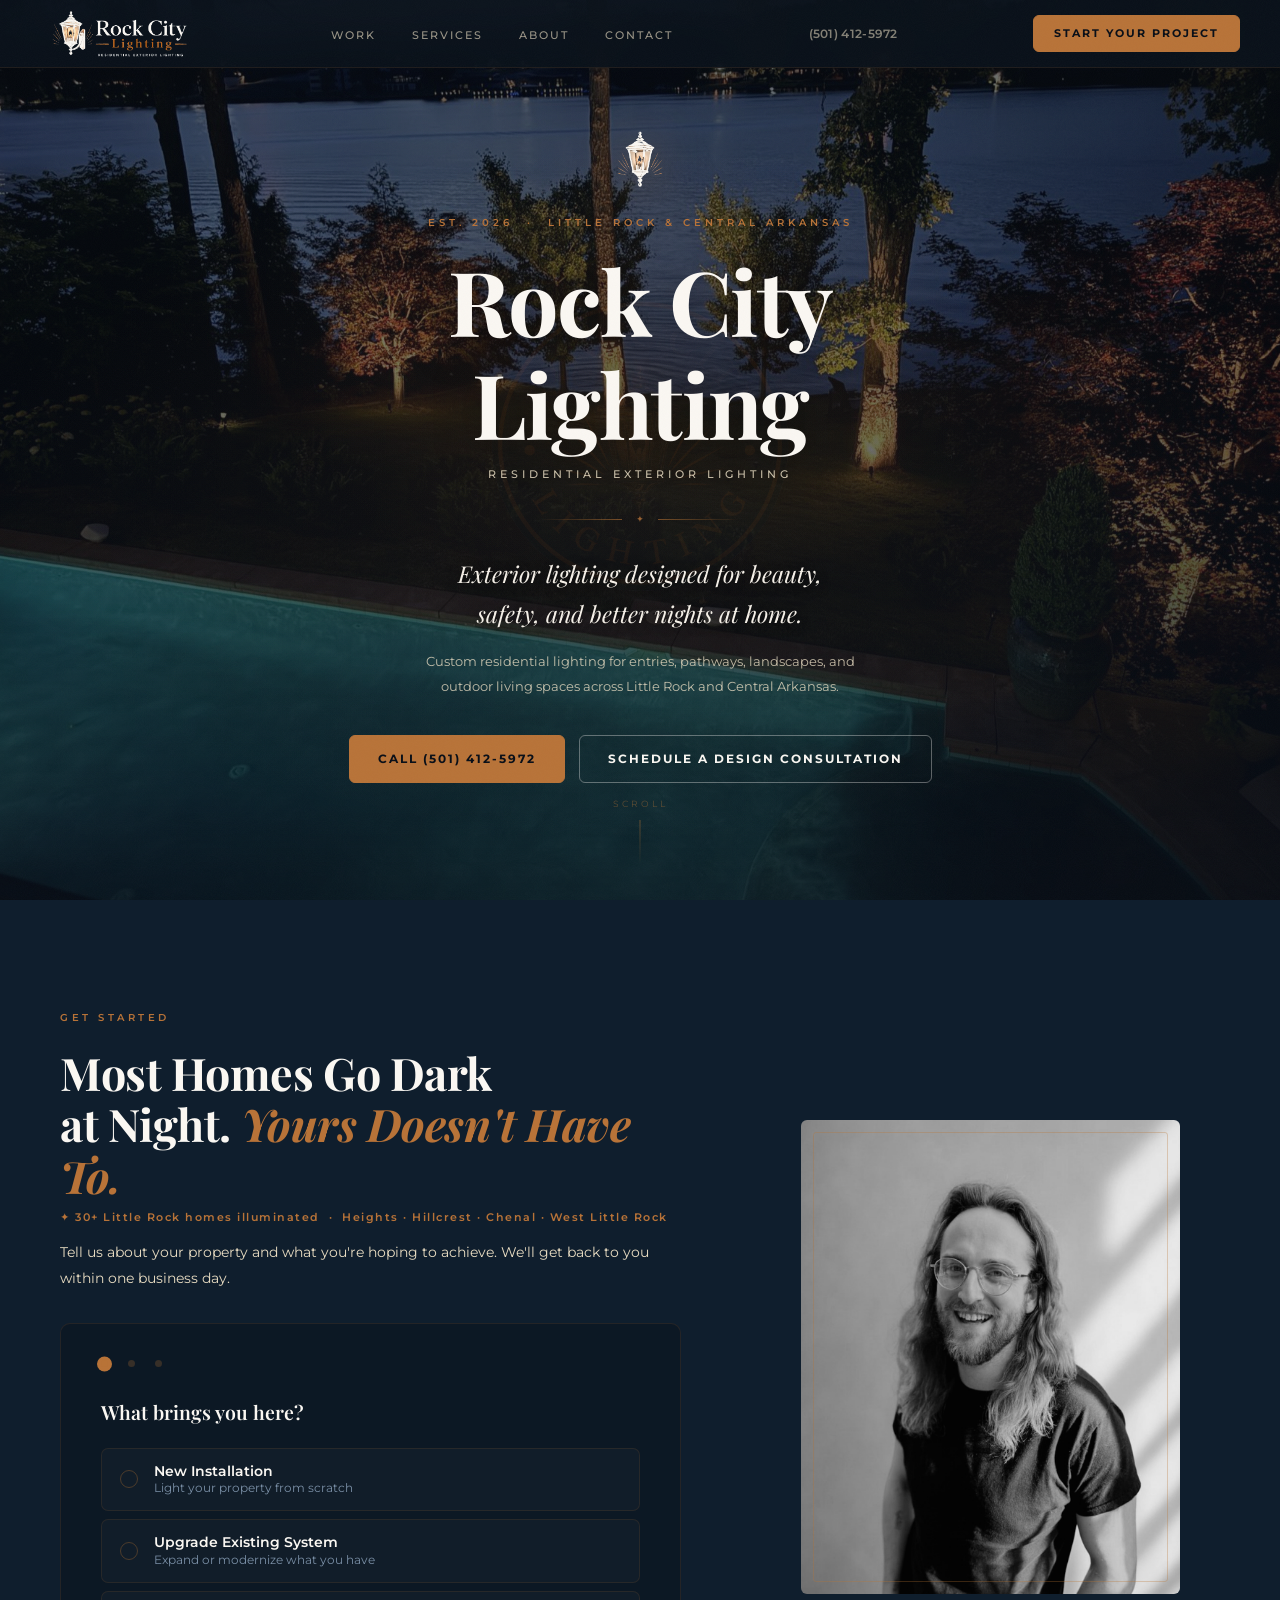
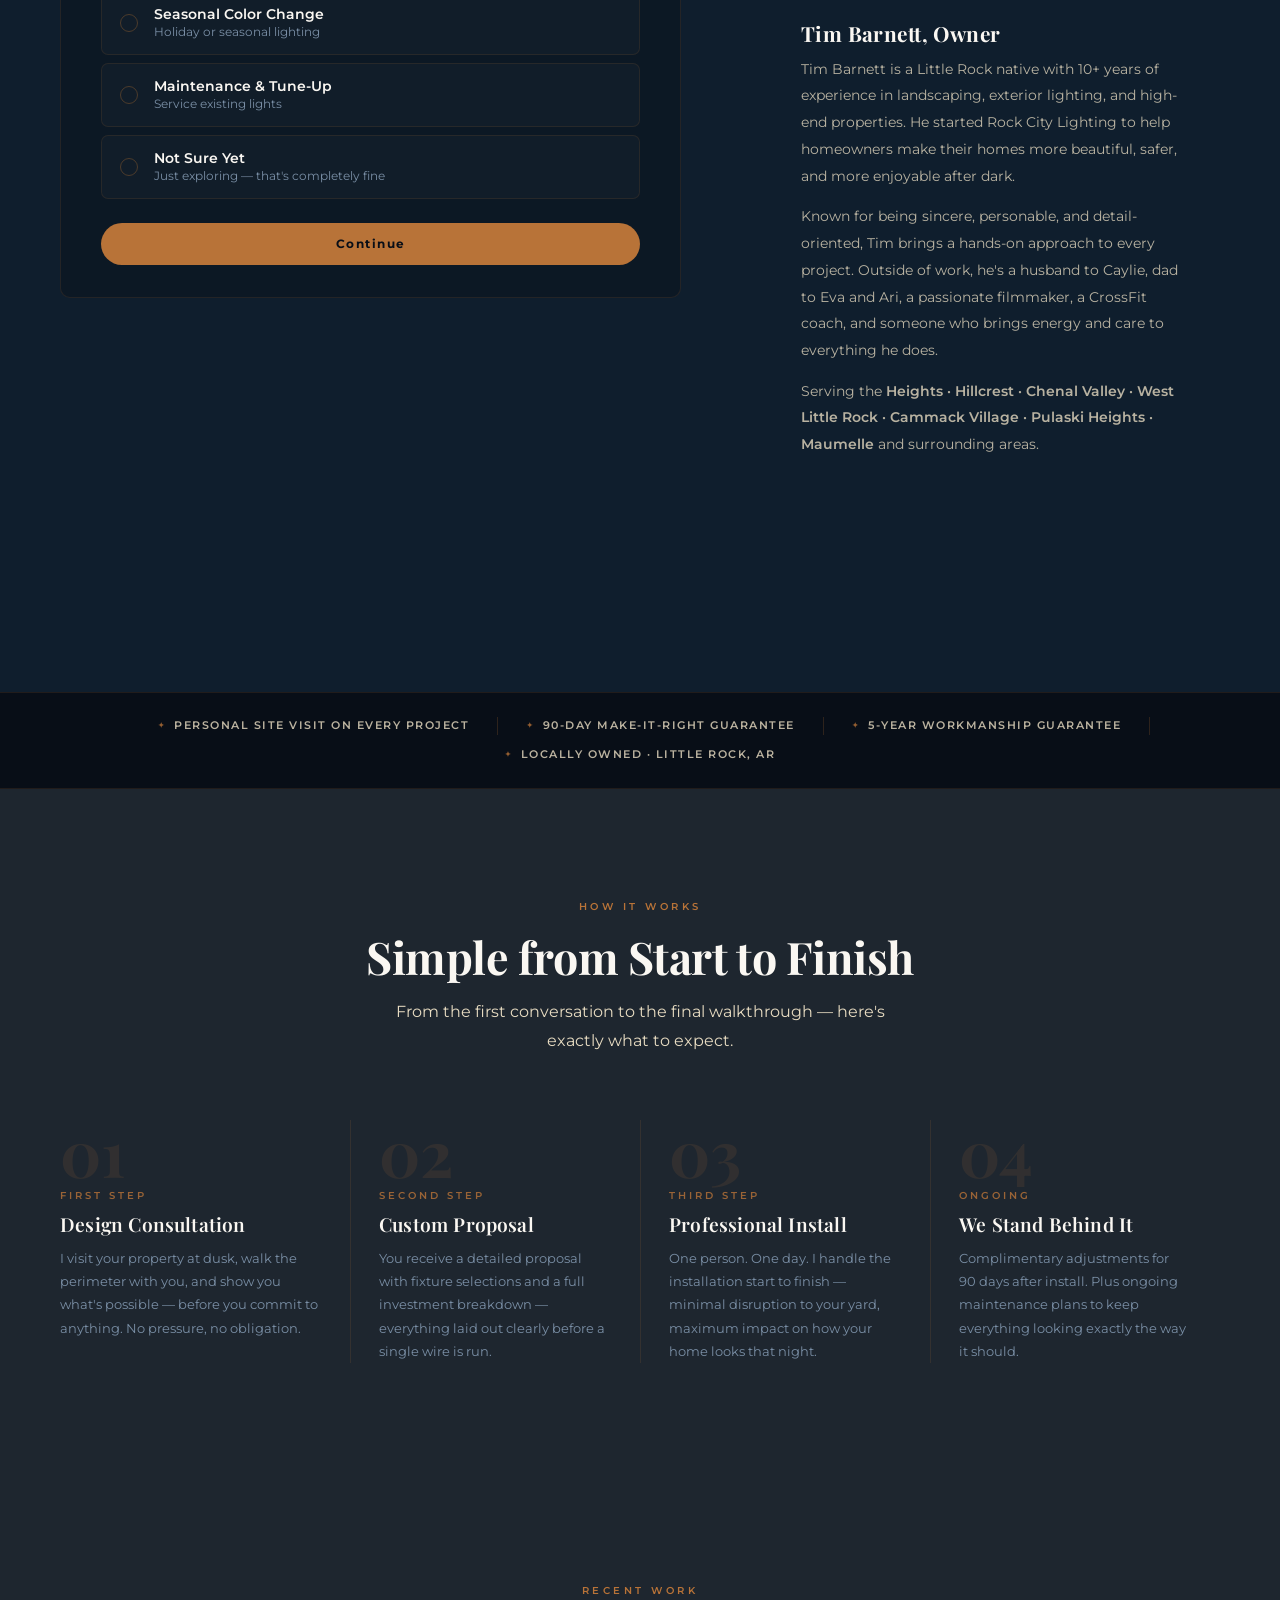
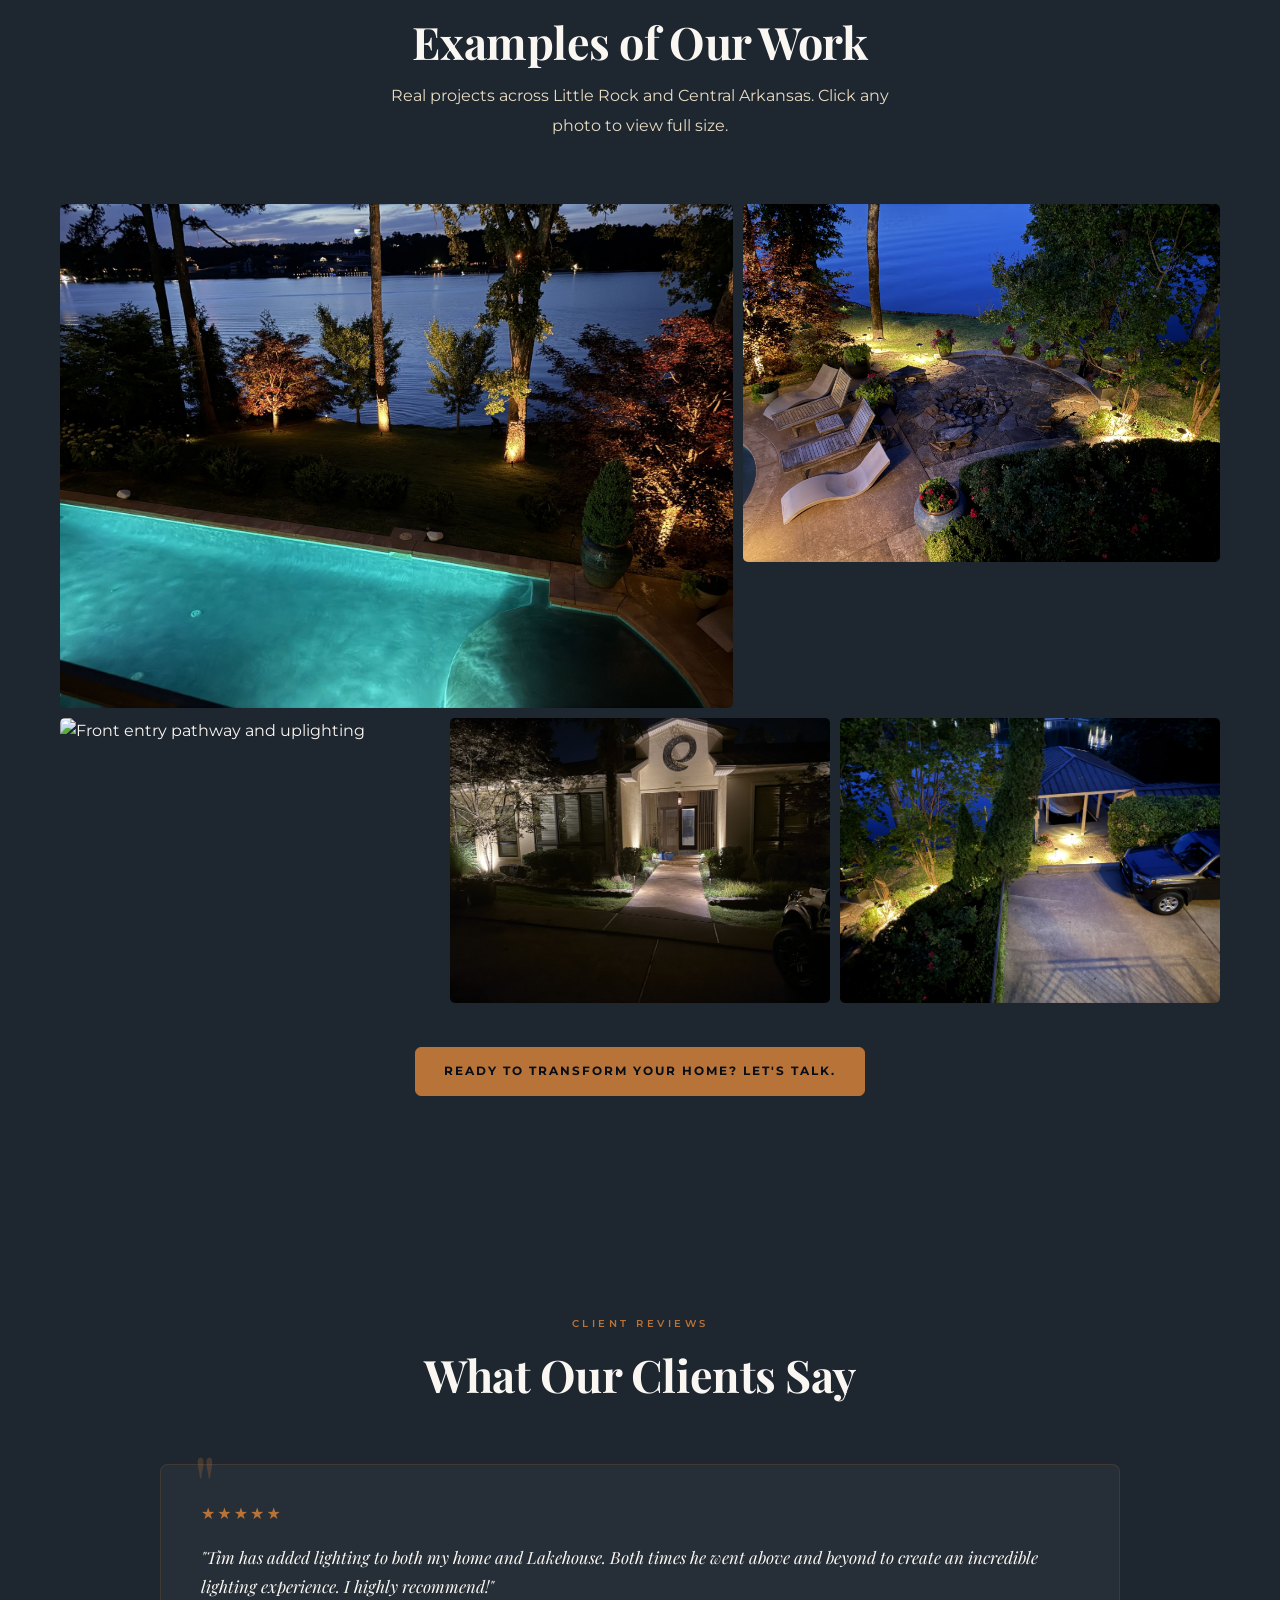
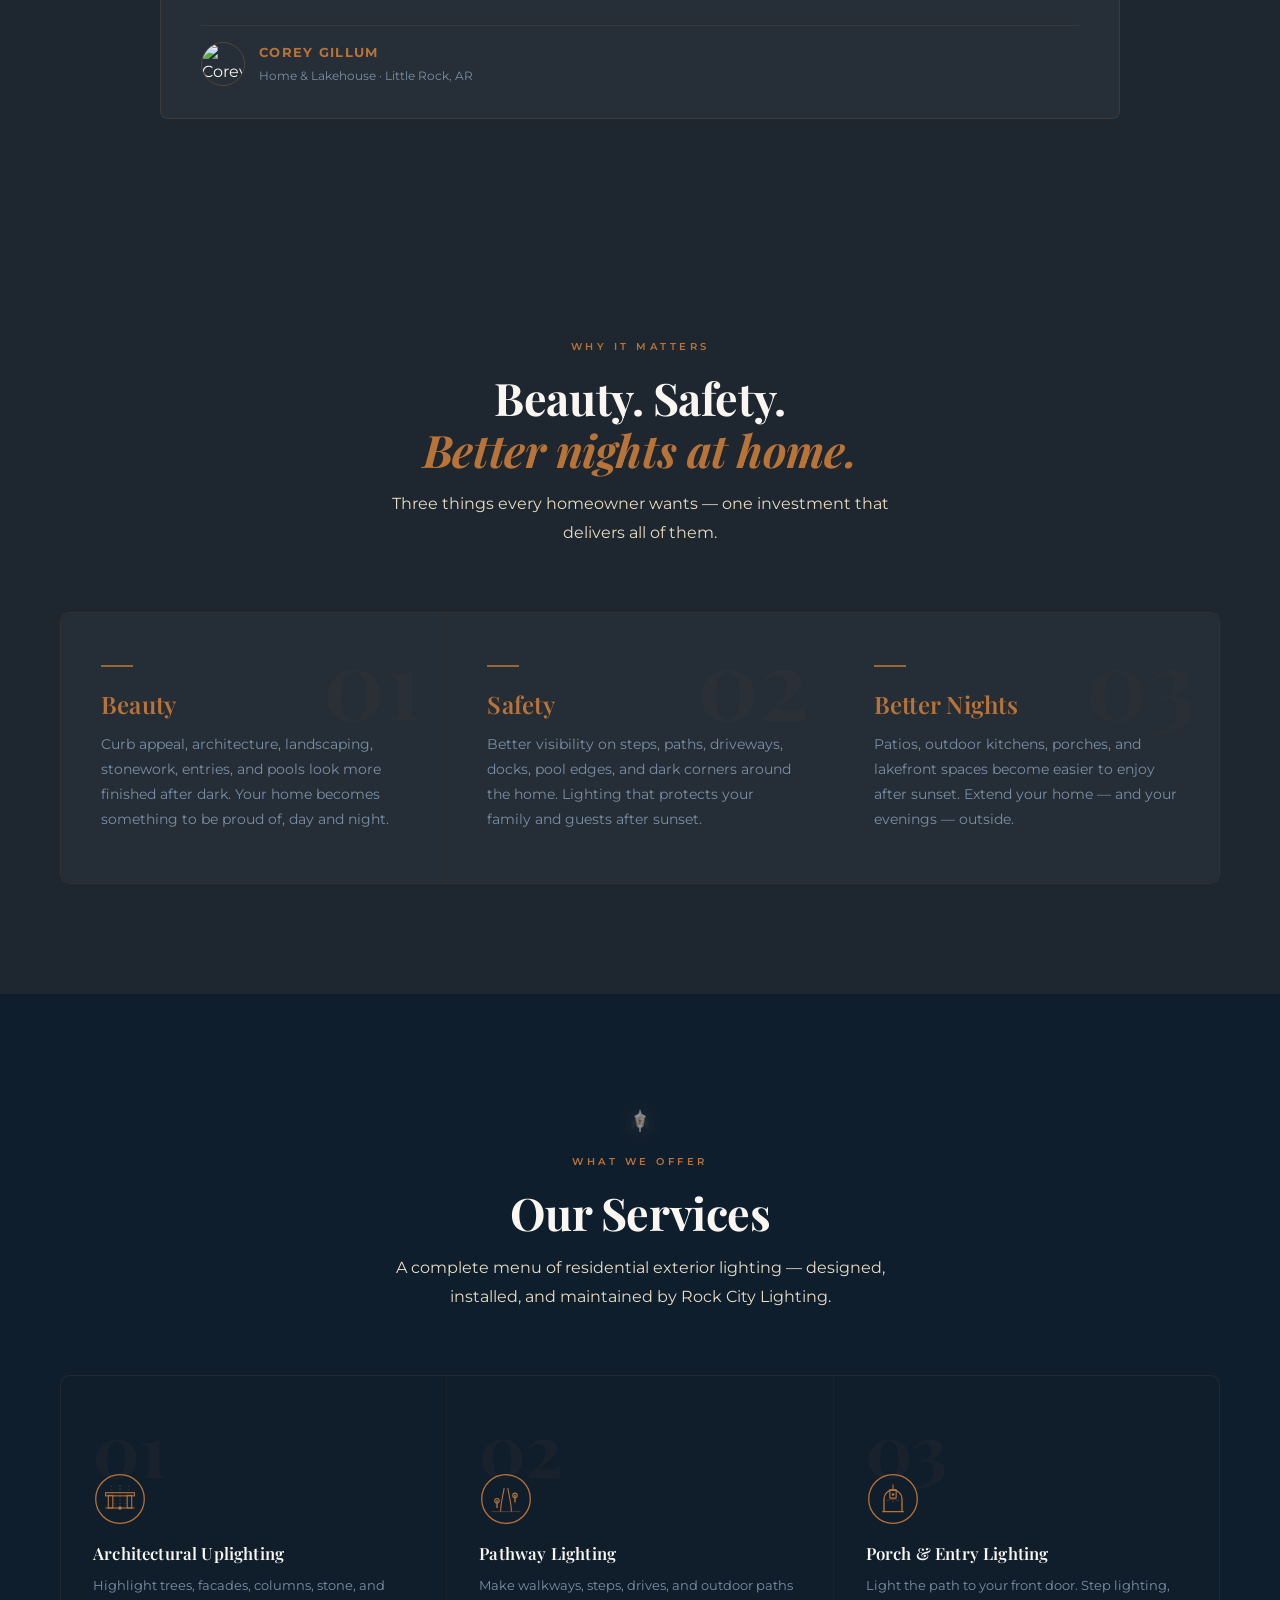
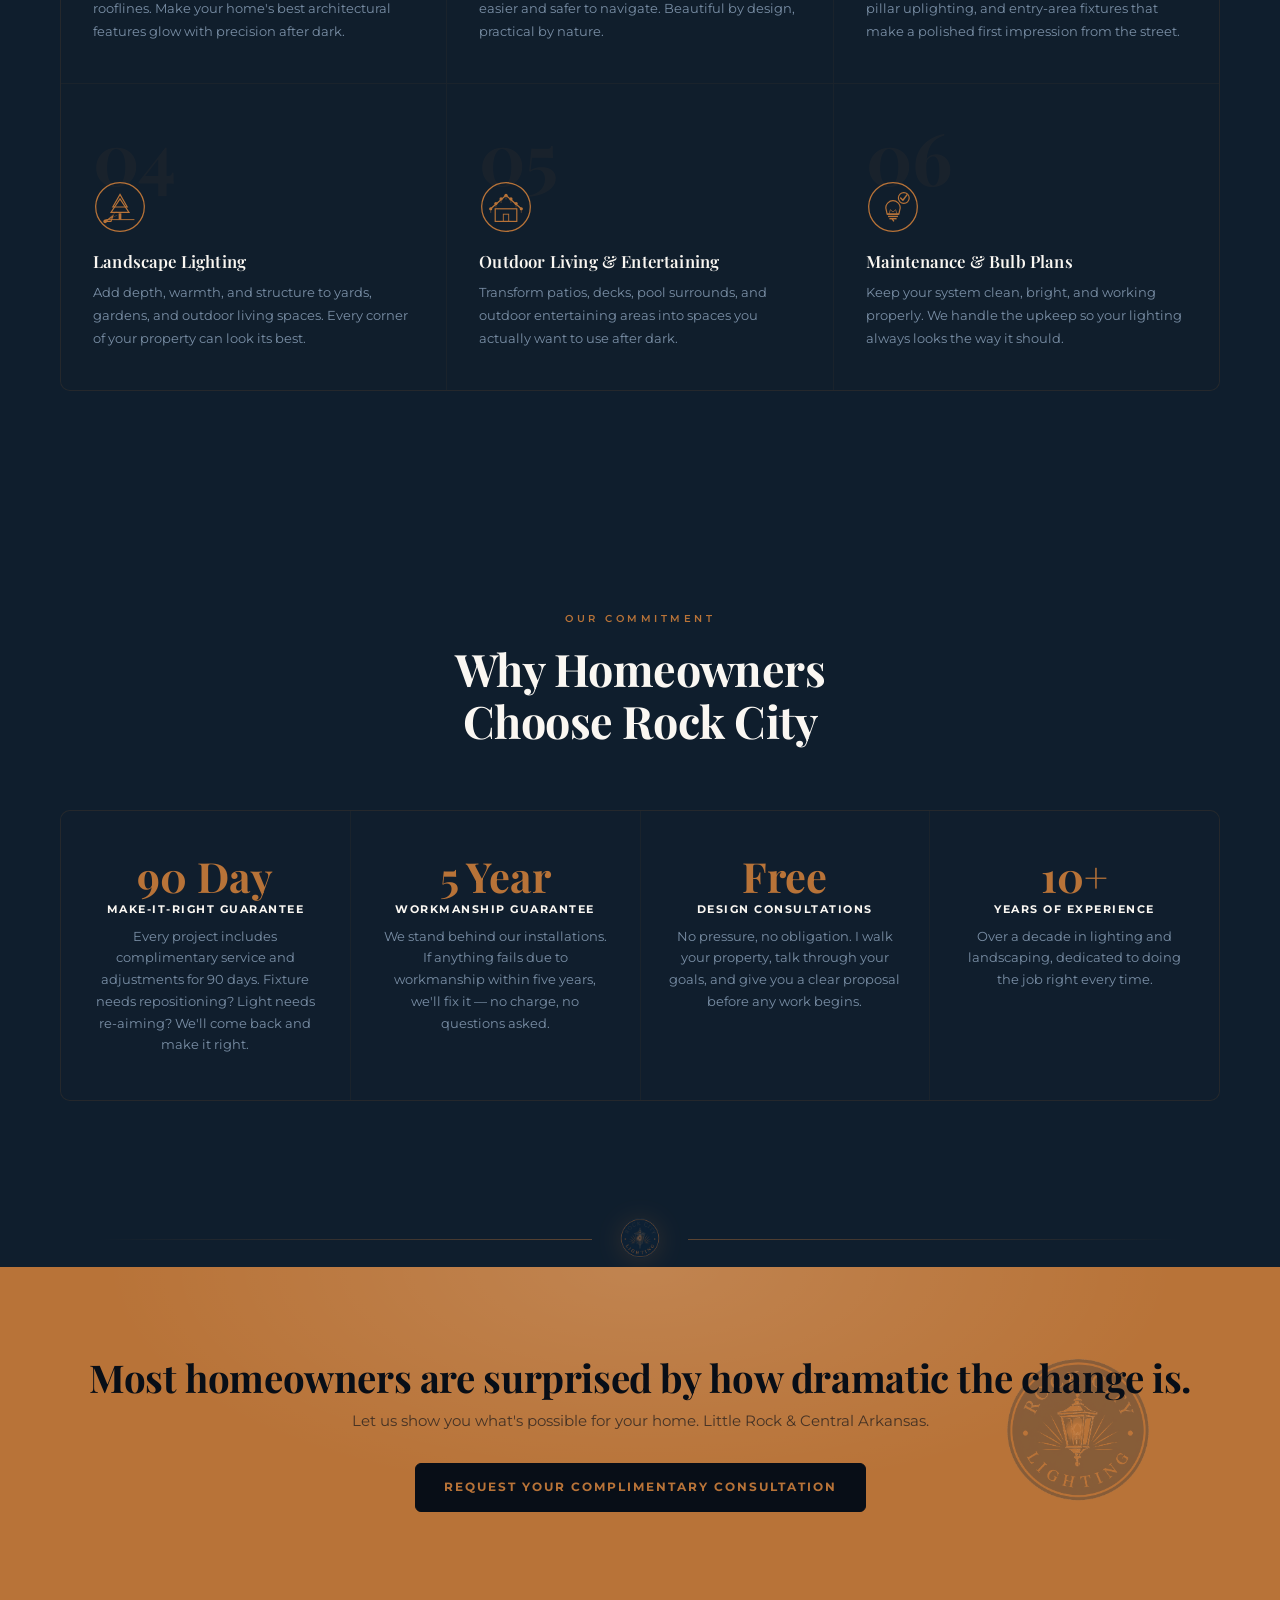
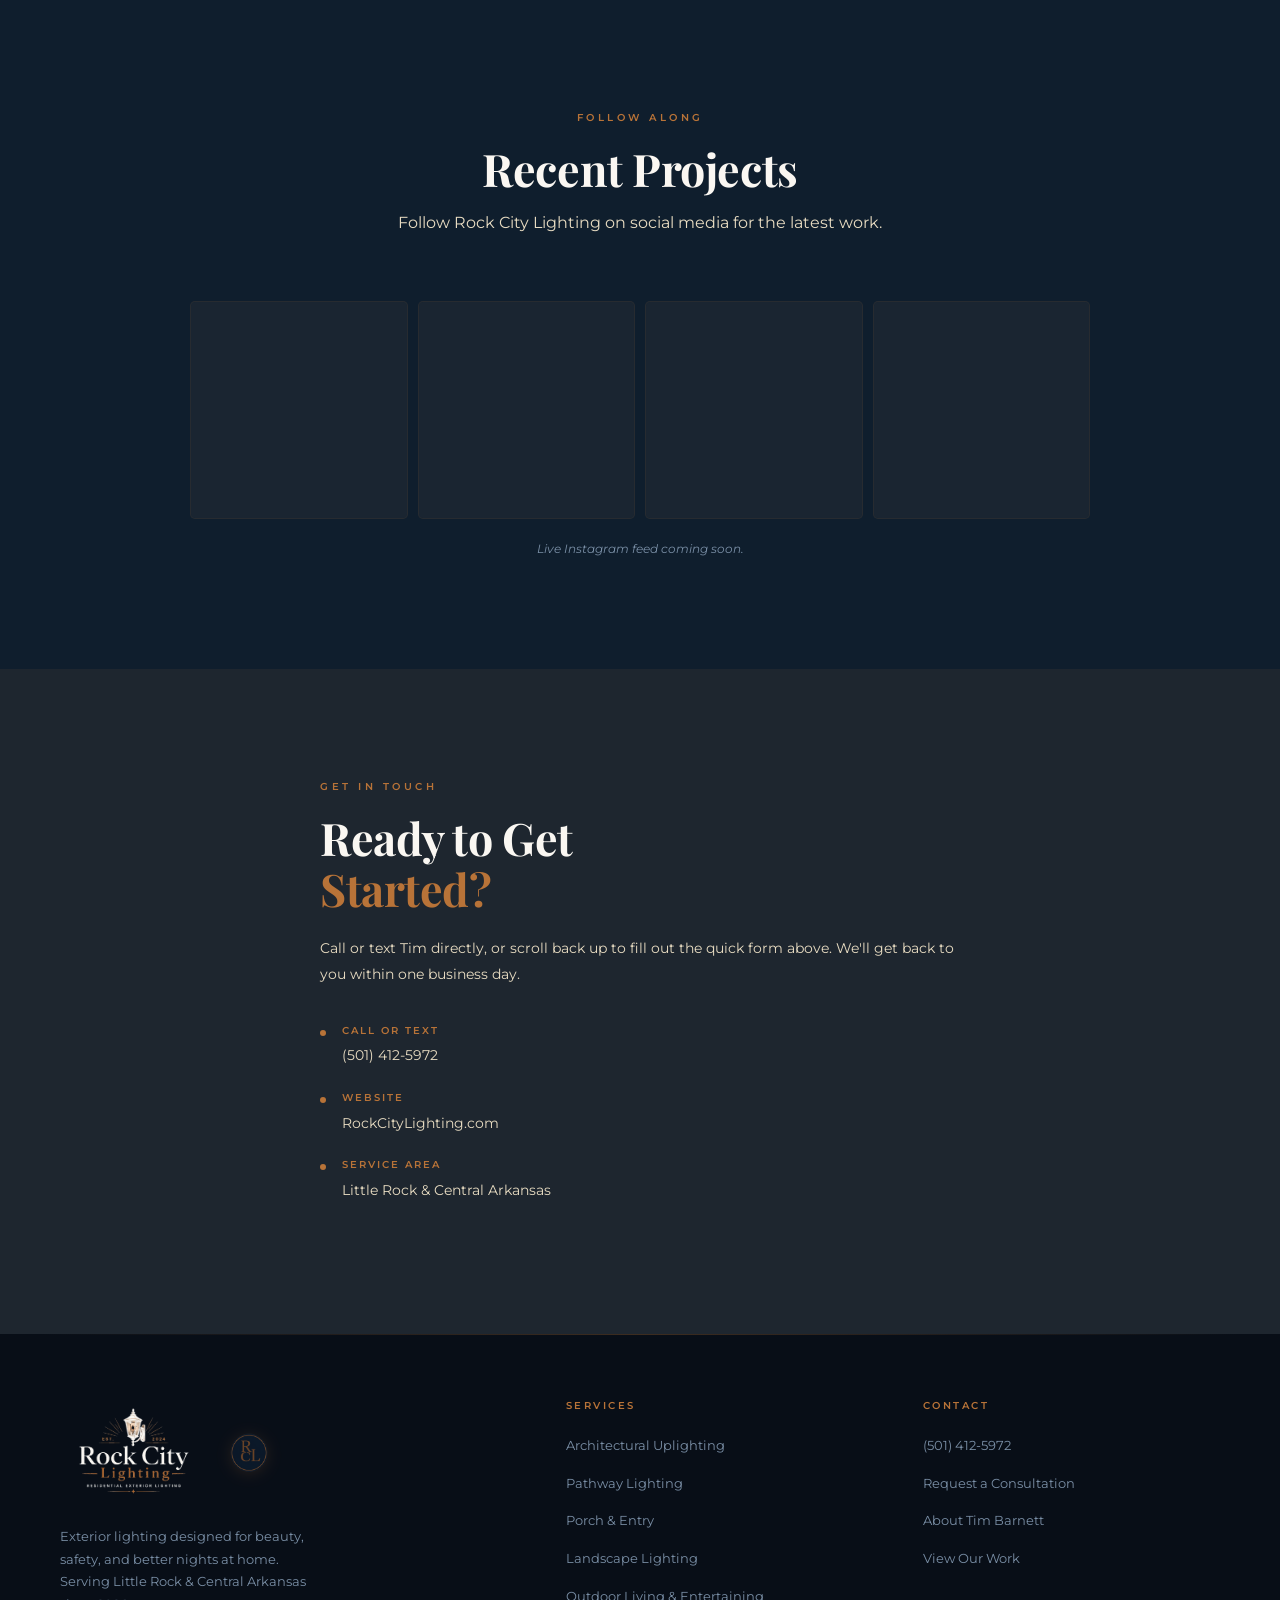
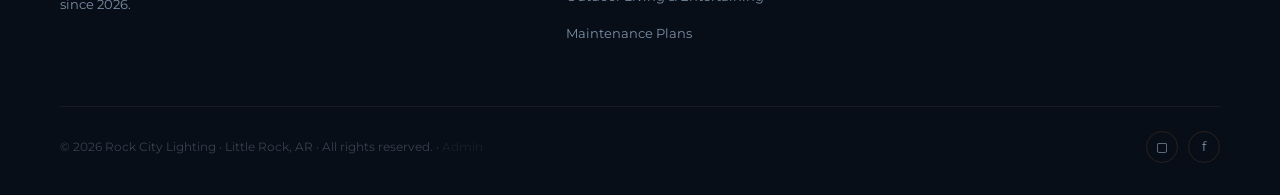
==== index.html @ 1ec51881 "Update Tim's bio with real personal details Co-Authored-By: Claude Sonnet 4.6 <noreply@anthropic.com" ====
<!DOCTYPE html>
<html lang="en">
<head>
  <meta charset="UTF-8" />
  <meta name="viewport" content="width=device-width, initial-scale=1.0" />
  <title>Rock City Lighting — Residential Exterior Lighting · Little Rock, AR</title>
  <meta name="description" content="Exterior lighting designed for beauty, safety, and better nights at home. Rock City Lighting serves Little Rock and Central Arkansas with custom residential landscape and architectural lighting." />
  <link rel="preconnect" href="https://fonts.googleapis.com" />
  <link rel="preconnect" href="https://fonts.gstatic.com" crossorigin />
  <link href="https://fonts.googleapis.com/css2?family=Playfair+Display:ital,wght@0,400;0,600;0,700;1,400;1,600&family=Montserrat:wght@400;500;600;700&display=swap" rel="stylesheet" />
  <link rel="stylesheet" href="css/style.css" />
  <link rel="icon" href="assets/brand/favicon.png" type="image/png" />
  <!-- Open Graph / iMessage preview -->
  <meta property="og:type" content="website" />
  <meta property="og:url" content="https://rockcitylighting.com" />
  <meta property="og:title" content="Rock City Lighting — Residential Exterior Lighting" />
  <meta property="og:description" content="Custom exterior lighting for your home. Serving Little Rock & Central Arkansas." />
  <meta property="og:image" content="https://rockcitylighting.com/assets/brand/og-image.png" />
  <meta name="twitter:card" content="summary_large_image" />
  <meta name="twitter:image" content="https://rockcitylighting.com/assets/brand/og-image.png" />
</head>
<body>

<!-- ===== LIGHTBOX ===== -->
<div class="lightbox" id="lightbox">
  <span class="lightbox-close" id="lightbox-close">&times;</span>
  <img id="lightbox-img" src="" alt="Project photo" />
</div>

<!-- ===== MOBILE NAV ===== -->
<nav class="nav-mobile-menu" aria-label="Mobile navigation">
  <span class="nav-mobile-close">&times;</span>
  <a href="#portfolio">Work</a>
  <a href="#services">Services</a>
  <a href="#about">About</a>
  <a href="#contact">Contact</a>
  <a href="tel:5014125972" style="color:var(--copper);font-family:var(--font-sans);font-size:1.1rem;">(501) 412-5972</a>
</nav>

<!-- ===== NAV ===== -->
<header id="nav" role="banner">
  <a class="nav-logo" href="#" aria-label="Rock City Lighting — back to top">
    <img src="assets/brand/logo-primary.png" alt="Rock City Lighting" />
  </a>

  <ul class="nav-links" role="list">
    <li><a href="#portfolio">Work</a></li>
    <li><a href="#services">Services</a></li>
    <li><a href="#about">About</a></li>
    <li><a href="#contact">Contact</a></li>
  </ul>
  <a href="tel:5014125972" class="nav-phone">(501) 412-5972</a>
  <a href="#hero-intro" class="btn btn-primary nav-cta">Start Your Project</a>
  <button class="nav-hamburger" aria-label="Open menu">
    <span></span><span></span><span></span>
  </button>
</header>

<!-- ===== HERO ===== -->
<section id="hero" aria-label="Hero">
  <div class="hero-bg"></div>
  <div class="hero-overlay"></div>
  <div class="hero-glow"></div>
  <img src="assets/brand/logo-badge.png" alt="" aria-hidden="true" class="hero-badge-watermark" />
  <div class="hero-content">
    <img src="assets/brand/logo-lantern.png" alt="" aria-hidden="true" class="hero-lantern reveal" />
    <p class="hero-est reveal reveal-delay-1">Est. 2026 &nbsp;·&nbsp; Little Rock &amp; Central Arkansas</p>
    <h1 class="reveal reveal-delay-2">Rock City<br>Lighting</h1>
    <p class="hero-subtitle-line reveal reveal-delay-2">Residential Exterior Lighting</p>
    <div class="hero-rule reveal reveal-delay-3"><span>✦</span></div>
    <p class="hero-tagline reveal reveal-delay-3">Exterior lighting designed for beauty,<br>safety, and better nights at home.</p>
    <p class="hero-body reveal reveal-delay-4">Custom residential lighting for entries, pathways, landscapes, and outdoor living spaces across Little Rock and Central Arkansas.</p>
    <div class="hero-ctas reveal reveal-delay-5">
      <a href="tel:5014125972" class="btn btn-primary">Call (501) 412-5972</a>
      <a href="#hero-intro" class="btn btn-outline">Schedule a Design Consultation</a>
    </div>
  </div>
  <div class="hero-scroll">
    <span>Scroll</span>
    <div class="hero-scroll-line"></div>
  </div>
</section>

<!-- ===== HERO INTRO ===== -->
<section id="hero-intro">
  <div class="hero-intro-inner">

    <div class="hero-intro-form reveal">
      <div class="section-label" style="justify-content:flex-start;margin-bottom:20px;"><span>Get started</span></div>
      <h2 class="reveal reveal-delay-1">Most Homes Go Dark<br>at Night. <em class="quote-word">Yours Doesn't Have To.</em></h2>
      <p class="hero-intro-trust reveal reveal-delay-2">
        ✦ 30+ Little Rock homes illuminated &nbsp;·&nbsp; Heights · Hillcrest · Chenal · West Little Rock
      </p>
      <p class="hero-intro-sub reveal reveal-delay-2">Tell us about your property and what you're hoping to achieve. We'll get back to you within one business day.</p>

      <div class="lf-wrap" style="margin-top:32px;">
        <form id="lead-form" novalidate>

          <!-- Step dot progress indicator -->
          <div class="lf-dots" aria-hidden="true" id="lf-dots">
            <div class="lf-dot-pip"></div>
            <div class="lf-dot-pip"></div>
            <div class="lf-dot-pip"></div>
            <div class="lf-dot-pill" id="lf-dot-pill"></div>
          </div>

          <!-- Step 1: Project type -->
          <div class="lf-panel active" id="step-1">
            <p class="lf-question">What brings you here?</p>
            <div class="lf-options" id="project-type-grid">
              <label class="lf-option">
                <input type="radio" name="project" value="New Install" />
                <span class="lf-option-inner">
                  <span class="lf-option-check"></span>
                  <span class="lf-option-body">
                    <span class="lf-option-title">New Installation</span>
                    <span class="lf-option-sub">Light your property from scratch</span>
                  </span>
                </span>
              </label>
              <label class="lf-option">
                <input type="radio" name="project" value="Upgrade Existing System" />
                <span class="lf-option-inner">
                  <span class="lf-option-check"></span>
                  <span class="lf-option-body">
                    <span class="lf-option-title">Upgrade Existing System</span>
                    <span class="lf-option-sub">Expand or modernize what you have</span>
                  </span>
                </span>
              </label>
              <label class="lf-option">
                <input type="radio" name="project" value="Seasonal Color Change" />
                <span class="lf-option-inner">
                  <span class="lf-option-check"></span>
                  <span class="lf-option-body">
                    <span class="lf-option-title">Seasonal Color Change</span>
                    <span class="lf-option-sub">Holiday or seasonal lighting</span>
                  </span>
                </span>
              </label>
              <label class="lf-option">
                <input type="radio" name="project" value="Maintenance / Tune-Up" />
                <span class="lf-option-inner">
                  <span class="lf-option-check"></span>
                  <span class="lf-option-body">
                    <span class="lf-option-title">Maintenance &amp; Tune-Up</span>
                    <span class="lf-option-sub">Service existing lights</span>
                  </span>
                </span>
              </label>
              <label class="lf-option">
                <input type="radio" name="project" value="Not Sure Yet" />
                <span class="lf-option-inner">
                  <span class="lf-option-check"></span>
                  <span class="lf-option-body">
                    <span class="lf-option-title">Not Sure Yet</span>
                    <span class="lf-option-sub">Just exploring — that's completely fine</span>
                  </span>
                </span>
              </label>
            </div>
            <div class="lf-btn-row" id="lf-btn-row-1">
              <button type="button" class="lf-continue" onclick="formNext(1)">Continue</button>
            </div>
          </div>

          <!-- Step 2: Optional description -->
          <div class="lf-panel" id="step-2">
            <p class="lf-question">Tell us about the property <span class="lf-optional">— optional</span></p>
            <div class="form-group">
              <textarea id="hi-desc" name="description" placeholder="Front entry, backyard, pool, trees, driveway — whatever you're thinking..."></textarea>
            </div>
            <div class="lf-btn-row lf-btn-row--split" id="lf-btn-row-2">
              <button type="button" class="lf-back" onclick="formBack(2)">Back</button>
              <button type="button" class="lf-continue" onclick="formNext(2)">Continue</button>
            </div>
          </div>

          <!-- Step 3: Contact info -->
          <div class="lf-panel" id="step-3">
            <p class="lf-question">How do we reach you?</p>
            <div class="form-group">
              <label for="hi-name">Name</label>
              <input type="text" id="hi-name" name="name" autocomplete="name" autocorrect="off" autocapitalize="words" placeholder="Your name" required />
            </div>
            <div class="form-group">
              <label for="hi-phone">Phone</label>
              <input type="text" inputmode="tel" id="hi-phone" name="phone" autocomplete="tel" placeholder="(501) 555-0000" required oninput="formatPhone(this)" />
            </div>
            <div class="form-group">
              <label for="hi-email">Email</label>
              <input type="email" id="hi-email" name="email" autocomplete="email" placeholder="you@email.com" required />
            </div>
            <div class="lf-btn-row lf-btn-row--split" id="lf-btn-row-3">
              <button type="button" class="lf-back" onclick="formBack(3)">Back</button>
              <button type="submit" class="lf-continue form-submit">
                <span class="lf-check-icon" aria-hidden="true">
                  <svg width="15" height="15" viewBox="0 0 24 24" fill="none" stroke="currentColor" stroke-width="2.5" stroke-linecap="round" stroke-linejoin="round"><path d="M22 11.08V12a10 10 0 1 1-5.93-9.14"/><polyline points="22 4 12 14.01 9 11.01"/></svg>
                </span>
                Request a Consultation
              </button>
            </div>
            <p class="lf-microcopy">We'll be in touch within one business day. No pressure, no obligation.</p>
          </div>

        </form>
      </div>
    </div>

    <div id="about" class="hero-intro-about reveal reveal-delay-2">
      <div class="about-image">
        <img src="assets/bw pic of tim.png" alt="Tim Barnett — Rock City Lighting" />
      </div>
      <div class="hero-intro-bio">
        <h3>Tim Barnett, Owner</h3>
        <p>Tim Barnett is a Little Rock native with 10+ years of experience in landscaping, exterior lighting, and high-end properties. He started Rock City Lighting to help homeowners make their homes more beautiful, safer, and more enjoyable after dark.</p>
        <p>Known for being sincere, personable, and detail-oriented, Tim brings a hands-on approach to every project. Outside of work, he's a husband to Caylie, dad to Eva and Ari, a passionate filmmaker, a CrossFit coach, and someone who brings energy and care to everything he does.</p>
        <p class="hero-intro-neighborhoods">Serving the <strong>Heights · Hillcrest · Chenal Valley · West Little Rock · Cammack Village · Pulaski Heights · Maumelle</strong> and surrounding areas.</p>
      </div>
    </div>

  </div>
</section>

<!-- ===== TRUST BAR ===== -->
<div class="trust-bar" role="complementary">
  <div class="trust-bar-inner">
    <div class="trust-item">
      <span class="trust-icon">✦</span>
      <span>Personal Site Visit on Every Project</span>
    </div>
    <div class="trust-divider"></div>
    <div class="trust-item">
      <span class="trust-icon">✦</span>
      <span>90-Day Make-It-Right Guarantee</span>
    </div>
    <div class="trust-divider"></div>
    <div class="trust-item">
      <span class="trust-icon">✦</span>
      <span>5-Year Workmanship Guarantee</span>
    </div>
    <div class="trust-divider"></div>
    <div class="trust-item">
      <span class="trust-icon">✦</span>
      <span>Locally Owned · Little Rock, AR</span>
    </div>
  </div>
</div>

<!-- ===== PROCESS ===== -->
<section id="process" aria-labelledby="process-heading">
  <div class="section-header">
    <div class="section-label reveal"><span>How it works</span></div>
    <h2 id="process-heading" class="reveal reveal-delay-1">Simple from Start to Finish</h2>
    <p class="subtitle reveal reveal-delay-2">From the first conversation to the final walkthrough — here's exactly what to expect.</p>
  </div>
  <div class="process-steps">
    <div class="process-step reveal">
      <div class="process-step-num">01</div>
      <div class="process-step-label">First step</div>
      <h3>Design Consultation</h3>
      <p>I visit your property at dusk, walk the perimeter with you, and show you what's possible — before you commit to anything. No pressure, no obligation.</p>
    </div>
    <div class="process-step reveal reveal-delay-1">
      <div class="process-step-num">02</div>
      <div class="process-step-label">Second step</div>
      <h3>Custom Proposal</h3>
      <p>You receive a detailed proposal with fixture selections and a full investment breakdown — everything laid out clearly before a single wire is run.</p>
    </div>
    <div class="process-step reveal reveal-delay-2">
      <div class="process-step-num">03</div>
      <div class="process-step-label">Third step</div>
      <h3>Professional Install</h3>
      <p>One person. One day. I handle the installation start to finish — minimal disruption to your yard, maximum impact on how your home looks that night.</p>
    </div>
    <div class="process-step reveal reveal-delay-3">
      <div class="process-step-num">04</div>
      <div class="process-step-label">Ongoing</div>
      <h3>We Stand Behind It</h3>
      <p>Complimentary adjustments for 90 days after install. Plus ongoing maintenance plans to keep everything looking exactly the way it should.</p>
    </div>
  </div>
</section>

<!-- ===== PORTFOLIO ===== -->
<section id="portfolio" aria-labelledby="portfolio-heading">
  <div class="section-header">
    <div class="section-label reveal"><span>Recent work</span></div>
    <h2 id="portfolio-heading" class="reveal reveal-delay-1">Examples of Our Work</h2>
    <p class="subtitle reveal reveal-delay-2">Real projects across Little Rock and Central Arkansas. Click any photo to view full size.</p>
  </div>
  <div class="portfolio-grid reveal">
    <div class="portfolio-item">
      <img src="pics/IMG_3418.jpeg" alt="Pool and landscape lighting, lakeside property" loading="lazy" />
      <div class="portfolio-overlay"><div class="portfolio-overlay-inner"><span>View Project</span></div></div>
    </div>
    <div class="portfolio-item">
      <img src="pics/IMG_3417.jpeg" alt="Fire pit patio and lakeside landscape lighting" loading="lazy" />
      <div class="portfolio-overlay"><div class="portfolio-overlay-inner"><span>View Project</span></div></div>
    </div>
    <div class="portfolio-item">
      <img src="pics/IMG_3415.jpeg" alt="Front entry pathway and uplighting" loading="lazy" />
      <div class="portfolio-overlay"><div class="portfolio-overlay-inner"><span>View Project</span></div></div>
    </div>
    <div class="portfolio-item">
      <img src="pics/IMG_3420.jpeg" alt="Residential front facade with landscape lighting" loading="lazy" />
      <div class="portfolio-overlay"><div class="portfolio-overlay-inner"><span>View Project</span></div></div>
    </div>
    <div class="portfolio-item">
      <img src="pics/IMG_3416.jpeg" alt="Aerial driveway and tree lighting on lakeside property" loading="lazy" />
      <div class="portfolio-overlay"><div class="portfolio-overlay-inner"><span>View Project</span></div></div>
    </div>
    <div class="portfolio-item">
      <img src="pics/IMG_3422.jpeg" alt="Outdoor fireplace and living area lighting" loading="lazy" />
      <div class="portfolio-overlay"><div class="portfolio-overlay-inner"><span>View Project</span></div></div>
    </div>
  </div>
  <div class="portfolio-cta reveal">
    <a href="#hero-intro" class="btn btn-primary">Ready to Transform Your Home? Let's Talk.</a>
  </div>
</section>

<!-- ===== TESTIMONIALS ===== -->
<section id="testimonials" aria-labelledby="testimonials-heading">
  <div class="section-header">
    <div class="section-label reveal"><span>Client reviews</span></div>
    <h2 id="testimonials-heading" class="reveal reveal-delay-1">What Our Clients Say</h2>
  </div>
  <div class="testimonials-grid">
    <div class="testimonial-card reveal reveal-delay-2">
      <div class="testimonial-stars">★★★★★</div>
      <blockquote class="testimonial-quote">"Tim has added lighting to both my home and Lakehouse. Both times he went above and beyond to create an incredible lighting experience. I highly recommend!"</blockquote>
      <div class="testimonial-author">
        <img src="pics/Corey Gillum.png" alt="Corey Gillum" class="testimonial-avatar" />
        <div>
          <div class="testimonial-name">Corey Gillum</div>
          <div class="testimonial-detail">Home &amp; Lakehouse · Little Rock, AR</div>
        </div>
      </div>
    </div>
  </div>
</section>

<!-- ===== BENEFITS ===== -->
<section id="benefits" aria-labelledby="benefits-heading">
  <div class="section-header">
    <div class="section-label reveal"><span>Why it matters</span></div>
    <h2 id="benefits-heading" class="reveal reveal-delay-1">Beauty. Safety.<br><em style="color:var(--copper);font-style:italic;">Better nights at home.</em></h2>
    <p class="subtitle reveal reveal-delay-2">Three things every homeowner wants — one investment that delivers all of them.</p>
  </div>
  <div class="benefits-grid">
    <div class="benefit-card reveal" data-num="01">
      <div class="benefit-icon-line"></div>
      <h3><span>Beauty</span></h3>
      <p>Curb appeal, architecture, landscaping, stonework, entries, and pools look more finished after dark. Your home becomes something to be proud of, day and night.</p>
    </div>
    <div class="benefit-card reveal reveal-delay-2" data-num="02">
      <div class="benefit-icon-line"></div>
      <h3><span>Safety</span></h3>
      <p>Better visibility on steps, paths, driveways, docks, pool edges, and dark corners around the home. Lighting that protects your family and guests after sunset.</p>
    </div>
    <div class="benefit-card reveal reveal-delay-4" data-num="03">
      <div class="benefit-icon-line"></div>
      <h3><span>Better Nights</span></h3>
      <p>Patios, outdoor kitchens, porches, and lakefront spaces become easier to enjoy after sunset. Extend your home — and your evenings — outside.</p>
    </div>
  </div>
</section>

<!-- ===== SERVICES ===== -->
<section id="services" aria-labelledby="services-heading">
  <div class="section-header">
    <img src="assets/brand/logo-lantern.png" alt="" aria-hidden="true" class="services-lantern" />
    <div class="section-label reveal reveal-delay-1"><span>What we offer</span></div>
    <h2 id="services-heading" class="reveal reveal-delay-2">Our Services</h2>
    <p class="subtitle reveal reveal-delay-2">A complete menu of residential exterior lighting — designed, installed, and maintained by Rock City Lighting.</p>
  </div>
  <div class="services-grid">
    <div class="service-card reveal">
      <span class="service-num">01</span>
      <div class="service-icon">
        <svg viewBox="0 0 60 60" xmlns="http://www.w3.org/2000/svg" aria-hidden="true">
          <circle cx="30" cy="30" r="27" fill="none" stroke="#B87338" stroke-width="1.4"/>
          <rect x="17" y="26" width="5" height="14" fill="none" stroke="#B87338" stroke-width="1.2"/>
          <rect x="38" y="26" width="5" height="14" fill="none" stroke="#B87338" stroke-width="1.2"/>
          <rect x="14" y="23" width="32" height="3.5" fill="none" stroke="#B87338" stroke-width="1.2"/>
          <line x1="14" y1="40" x2="46" y2="40" stroke="#B87338" stroke-width="1.2"/>
          <line x1="30" y1="40" x2="30" y2="13" stroke="#B87338" stroke-width="0.9" opacity="0.65" stroke-dasharray="1.5,2.5"/>
          <line x1="25" y1="40" x2="20" y2="15" stroke="#B87338" stroke-width="0.7" opacity="0.45" stroke-dasharray="1.5,2.5"/>
          <line x1="35" y1="40" x2="40" y2="15" stroke="#B87338" stroke-width="0.7" opacity="0.45" stroke-dasharray="1.5,2.5"/>
          <circle cx="30" cy="40" r="2" fill="#B87338"/>
        </svg>
      </div>
      <h3>Architectural Uplighting</h3>
      <p>Highlight trees, facades, columns, stone, and rooflines. Make your home's best architectural features glow with precision after dark.</p>
    </div>
    <div class="service-card reveal reveal-delay-1">
      <span class="service-num">02</span>
      <div class="service-icon">
        <svg viewBox="0 0 60 60" xmlns="http://www.w3.org/2000/svg" aria-hidden="true">
          <circle cx="30" cy="30" r="27" fill="none" stroke="#B87338" stroke-width="1.4"/>
          <path d="M 24,44 C 24,36 26,29 28,18" fill="none" stroke="#B87338" stroke-width="1.2"/>
          <path d="M 36,44 C 36,36 34,29 32,18" fill="none" stroke="#B87338" stroke-width="1.2"/>
          <line x1="20" y1="40" x2="20" y2="33" stroke="#B87338" stroke-width="1.5"/>
          <circle cx="20" cy="32" r="2.5" fill="none" stroke="#B87338" stroke-width="1.2"/>
          <circle cx="20" cy="32" r="1" fill="#B87338"/>
          <line x1="40" y1="34" x2="40" y2="27" stroke="#B87338" stroke-width="1.5"/>
          <circle cx="40" cy="26" r="2.5" fill="none" stroke="#B87338" stroke-width="1.2"/>
          <circle cx="40" cy="26" r="1" fill="#B87338"/>
          <line x1="14" y1="44" x2="46" y2="44" stroke="#B87338" stroke-width="1" opacity="0.4"/>
        </svg>
      </div>
      <h3>Pathway Lighting</h3>
      <p>Make walkways, steps, drives, and outdoor paths easier and safer to navigate. Beautiful by design, practical by nature.</p>
    </div>
    <div class="service-card reveal reveal-delay-2">
      <span class="service-num">03</span>
      <div class="service-icon">
        <svg viewBox="0 0 60 60" xmlns="http://www.w3.org/2000/svg" aria-hidden="true">
          <circle cx="30" cy="30" r="27" fill="none" stroke="#B87338" stroke-width="1.4"/>
          <path d="M 20,44 L 20,30 A 10,10 0 0,1 40,30 L 40,44" fill="none" stroke="#B87338" stroke-width="1.5"/>
          <line x1="18" y1="44" x2="42" y2="44" stroke="#B87338" stroke-width="1.5"/>
          <line x1="30" y1="14" x2="30" y2="20" stroke="#B87338" stroke-width="1.2"/>
          <rect x="26.5" y="20" width="7" height="9" rx="0.8" fill="none" stroke="#B87338" stroke-width="1.2"/>
          <rect x="26" y="19" width="8" height="2" rx="0.5" fill="#B87338" opacity="0.8"/>
          <circle cx="30" cy="25" r="1.5" fill="#B87338"/>
          <line x1="30" y1="29.5" x2="23" y2="32" stroke="#B87338" stroke-width="0.7" opacity="0.5"/>
          <line x1="30" y1="29.5" x2="37" y2="32" stroke="#B87338" stroke-width="0.7" opacity="0.5"/>
          <line x1="30" y1="29.5" x2="30" y2="34" stroke="#B87338" stroke-width="0.7" opacity="0.5"/>
        </svg>
      </div>
      <h3>Porch &amp; Entry Lighting</h3>
      <p>Light the path to your front door. Step lighting, pillar uplighting, and entry-area fixtures that make a polished first impression from the street.</p>
    </div>
    <div class="service-card reveal reveal-delay-3">
      <span class="service-num">04</span>
      <div class="service-icon">
        <svg viewBox="0 0 60 60" xmlns="http://www.w3.org/2000/svg" aria-hidden="true">
          <circle cx="30" cy="30" r="27" fill="none" stroke="#B87338" stroke-width="1.4"/>
          <rect x="28.5" y="37" width="3" height="7" fill="#B87338"/>
          <polygon points="30,16 38,30 22,30" fill="none" stroke="#B87338" stroke-width="1.3"/>
          <polygon points="30,21 40,36 20,36" fill="none" stroke="#B87338" stroke-width="1.3"/>
          <line x1="14" y1="44" x2="46" y2="44" stroke="#B87338" stroke-width="1"/>
          <path d="M 14,46 L 22,40 L 20,46 Z" fill="none" stroke="#B87338" stroke-width="1.2"/>
          <circle cx="13.5" cy="46" r="2" fill="#B87338"/>
          <line x1="15" y1="45" x2="26" y2="35" stroke="#B87338" stroke-width="0.6" opacity="0.55"/>
          <line x1="15" y1="45" x2="27" y2="39" stroke="#B87338" stroke-width="0.6" opacity="0.55"/>
        </svg>
      </div>
      <h3>Landscape Lighting</h3>
      <p>Add depth, warmth, and structure to yards, gardens, and outdoor living spaces. Every corner of your property can look its best.</p>
    </div>
    <div class="service-card reveal reveal-delay-4">
      <span class="service-num">05</span>
      <div class="service-icon">
        <svg viewBox="0 0 60 60" xmlns="http://www.w3.org/2000/svg" aria-hidden="true">
          <circle cx="30" cy="30" r="27" fill="none" stroke="#B87338" stroke-width="1.4"/>
          <polyline points="13,32 30,17 47,32" fill="none" stroke="#B87338" stroke-width="1.5"/>
          <rect x="18" y="32" width="24" height="14" fill="none" stroke="#B87338" stroke-width="1.3"/>
          <rect x="27" y="38" width="6" height="8" fill="none" stroke="#B87338" stroke-width="1"/>
          <circle cx="13" cy="32" r="1.8" fill="#B87338"/>
          <circle cx="18.8" cy="26.2" r="1.8" fill="#B87338"/>
          <circle cx="24.5" cy="21" r="1.8" fill="#B87338"/>
          <circle cx="30" cy="17" r="1.8" fill="#B87338"/>
          <circle cx="35.5" cy="21" r="1.8" fill="#B87338"/>
          <circle cx="41.2" cy="26.2" r="1.8" fill="#B87338"/>
          <circle cx="47" cy="32" r="1.8" fill="#B87338"/>
          <line x1="13" y1="33.8" x2="13" y2="36.5" stroke="#B87338" stroke-width="0.8" opacity="0.6"/>
          <line x1="18.8" y1="28" x2="18.8" y2="30.5" stroke="#B87338" stroke-width="0.8" opacity="0.6"/>
          <line x1="24.5" y1="22.8" x2="24.5" y2="25.5" stroke="#B87338" stroke-width="0.8" opacity="0.6"/>
          <line x1="30" y1="18.8" x2="30" y2="21.5" stroke="#B87338" stroke-width="0.8" opacity="0.6"/>
          <line x1="35.5" y1="22.8" x2="35.5" y2="25.5" stroke="#B87338" stroke-width="0.8" opacity="0.6"/>
          <line x1="41.2" y1="28" x2="41.2" y2="30.5" stroke="#B87338" stroke-width="0.8" opacity="0.6"/>
          <line x1="47" y1="33.8" x2="47" y2="36.5" stroke="#B87338" stroke-width="0.8" opacity="0.6"/>
        </svg>
      </div>
      <h3>Outdoor Living &amp; Entertaining</h3>
      <p>Transform patios, decks, pool surrounds, and outdoor entertaining areas into spaces you actually want to use after dark.</p>
    </div>
    <div class="service-card reveal reveal-delay-5">
      <span class="service-num">06</span>
      <div class="service-icon">
        <svg viewBox="0 0 60 60" xmlns="http://www.w3.org/2000/svg" aria-hidden="true">
          <circle cx="30" cy="30" r="27" fill="none" stroke="#B87338" stroke-width="1.4"/>
          <path d="M 22,31 A 8,8 0 1,1 38,31 L 36.5,38 L 23.5,38 Z" fill="none" stroke="#B87338" stroke-width="1.3"/>
          <polyline points="25.5,38 27,33 30,35.5 33,33 34.5,38" fill="none" stroke="#B87338" stroke-width="1" opacity="0.7"/>
          <line x1="23.5" y1="38" x2="36.5" y2="38" stroke="#B87338" stroke-width="1.5"/>
          <line x1="24.5" y1="40.5" x2="35.5" y2="40.5" stroke="#B87338" stroke-width="1.5"/>
          <line x1="26" y1="43" x2="34" y2="43" stroke="#B87338" stroke-width="1.5"/>
          <line x1="29" y1="43" x2="31" y2="46" stroke="#B87338" stroke-width="1.5"/>
          <circle cx="42" cy="20" r="6" fill="#0F1E2D" stroke="#B87338" stroke-width="1.3"/>
          <polyline points="38.5,20 41,22.5 45.5,16.5" fill="none" stroke="#B87338" stroke-width="1.6" stroke-linecap="round" stroke-linejoin="round"/>
        </svg>
      </div>
      <h3>Maintenance &amp; Bulb Plans</h3>
      <p>Keep your system clean, bright, and working properly. We handle the upkeep so your lighting always looks the way it should.</p>
    </div>
  </div>
</section>

<!-- ===== GUARANTEES ===== -->
<section id="guarantees" aria-labelledby="guarantees-heading">
  <div class="section-header">
    <div class="section-label reveal"><span>Our commitment</span></div>
    <h2 id="guarantees-heading" class="reveal reveal-delay-1">Why Homeowners<br>Choose Rock City</h2>
  </div>
  <div class="guarantees-grid">
    <div class="guarantee-card reveal">
      <div class="guarantee-stat">90 Day</div>
      <h3>Make-It-Right Guarantee</h3>
      <p>Every project includes complimentary service and adjustments for 90 days. Fixture needs repositioning? Light needs re-aiming? We'll come back and make it right.</p>
    </div>
    <div class="guarantee-card reveal reveal-delay-1">
      <div class="guarantee-stat">5 Year</div>
      <h3>Workmanship Guarantee</h3>
      <p>We stand behind our installations. If anything fails due to workmanship within five years, we'll fix it — no charge, no questions asked.</p>
    </div>
    <div class="guarantee-card reveal reveal-delay-2">
      <div class="guarantee-stat">Free</div>
      <h3>Design Consultations</h3>
      <p>No pressure, no obligation. I walk your property, talk through your goals, and give you a clear proposal before any work begins.</p>
    </div>
    <div class="guarantee-card reveal reveal-delay-3">
      <div class="guarantee-stat">10+</div>
      <h3>Years of Experience</h3>
      <p>Over a decade in lighting and landscaping, dedicated to doing the job right every time.</p>
    </div>
  </div>
</section>

<!-- Brand divider -->
<div class="brand-divider">
  <img src="assets/brand/logo-badge.png" alt="" aria-hidden="true" />
</div>

<!-- ===== CTA BANNER ===== -->
<div class="cta-banner" role="complementary">
  <img src="assets/brand/logo-badge.png" alt="" aria-hidden="true" class="cta-badge-watermark" />
  <h2 class="reveal">Most homeowners are surprised by how dramatic the change is.</h2>
  <p class="reveal reveal-delay-1">Let us show you what's possible for your home. Little Rock &amp; Central Arkansas.</p>
  <a href="#hero-intro" class="btn btn-dark reveal reveal-delay-2">Request Your Complimentary Consultation</a>
</div>

<!-- ===== SOCIAL ===== -->
<section id="social" aria-labelledby="social-heading">
  <div class="section-header">
    <div class="section-label reveal"><span>Follow along</span></div>
    <h2 id="social-heading" class="reveal reveal-delay-1">Recent Projects</h2>
    <p class="subtitle reveal reveal-delay-2">Follow Rock City Lighting on social media for the latest work.</p>
  </div>
  <div class="reveal reveal-delay-3">
    <div class="social-grid">
      <div class="social-tile"></div>
      <div class="social-tile"></div>
      <div class="social-tile"></div>
      <div class="social-tile"></div>
    </div>
    <p class="social-note" style="margin-top:18px;">Live Instagram feed coming soon.</p>
  </div>
</section>

<!-- ===== CONTACT ===== -->
<section id="contact" aria-labelledby="contact-heading">
  <div class="contact-inner">
    <div class="contact-info">
      <div class="section-label reveal" style="justify-content:flex-start;"><span>Get in touch</span></div>
      <h2 id="contact-heading" class="reveal reveal-delay-1">Ready to Get<br><span class="quote-word">Started?</span></h2>
      <p class="reveal reveal-delay-2" style="margin-top:16px;">Call or text Tim directly, or scroll back up to fill out the quick form above. We'll get back to you within one business day.</p>
      <div class="contact-detail reveal reveal-delay-3">
        <div class="contact-detail-dot"></div>
        <div class="contact-detail-text">
          <strong>Call or Text</strong>
          <span><a href="tel:5014125972">(501) 412-5972</a></span>
        </div>
      </div>
      <div class="contact-detail reveal reveal-delay-4">
        <div class="contact-detail-dot"></div>
        <div class="contact-detail-text">
          <strong>Website</strong>
          <span>RockCityLighting.com</span>
        </div>
      </div>
      <div class="contact-detail reveal reveal-delay-5">
        <div class="contact-detail-dot"></div>
        <div class="contact-detail-text">
          <strong>Service Area</strong>
          <span>Little Rock &amp; Central Arkansas</span>
        </div>
      </div>
    </div>
  </div>
</section>

<!-- ===== FOOTER ===== -->
<footer role="contentinfo">
  <div class="footer-inner">
    <div>
      <div class="footer-logo">
        <img src="assets/brand/logo-stacked.png" alt="Rock City Lighting" class="footer-logo-img" />
        <img src="assets/brand/logo-monogram.png" alt="" aria-hidden="true" class="footer-monogram" />
      </div>
      <p class="footer-tagline">Exterior lighting designed for beauty, safety, and better nights at home. Serving Little Rock &amp; Central Arkansas since 2026.</p>
    </div>
    <div class="footer-col">
      <h4>Services</h4>
      <ul>
        <li><a href="#services">Architectural Uplighting</a></li>
        <li><a href="#services">Pathway Lighting</a></li>
        <li><a href="#services">Porch &amp; Entry</a></li>
        <li><a href="#services">Landscape Lighting</a></li>
        <li><a href="#services">Outdoor Living &amp; Entertaining</a></li>
        <li><a href="#services">Maintenance Plans</a></li>
      </ul>
    </div>
    <div class="footer-col">
      <h4>Contact</h4>
      <ul>
        <li><a href="tel:5014125972">(501) 412-5972</a></li>
        <li><a href="#hero-intro">Request a Consultation</a></li>
        <li><a href="#about">About Tim Barnett</a></li>
        <li><a href="#portfolio">View Our Work</a></li>
      </ul>
    </div>
  </div>
  <div class="footer-bottom">
    <p>© 2026 Rock City Lighting · Little Rock, AR · All rights reserved. · <a href="/admin" style="color:inherit;opacity:0.35;text-decoration:none;" onmouseover="this.style.opacity='0.7'" onmouseout="this.style.opacity='0.35'">Admin</a></p>
    <div class="footer-social">
      <a href="#" aria-label="Instagram">&#x25A2;</a>
      <a href="#" aria-label="Facebook">f</a>
    </div>
  </div>
</footer>

<script src="js/main.js"></script>
</body>
</html>
---- css/style.css ----
/* ===== TOKENS ===== */
:root {
  --navy:        #0F1E2D;
  --navy-deep:   #080e17;
  --charcoal:    #1e262f;
  --charcoal-mid:#252d36;
  --copper:      #B87338;
  --copper-light:#d4a45a;
  --copper-dim:  rgba(184,115,51,0.18);
  --sand:        #E8DCC2;
  --cream:       #FAF7F2;
  --muted:       #7a8fa6;
  --font-serif:  'Playfair Display', Georgia, serif;
  --font-sans:   'Montserrat', system-ui, sans-serif;
  --r:           6px;
}

/* ===== RESET ===== */
*, *::before, *::after { box-sizing: border-box; margin: 0; padding: 0; }
html { scroll-behavior: smooth; }
html { background: var(--navy-deep); }
body {
  font-family: var(--font-sans);
  background: var(--navy);
  color: var(--cream);
  line-height: 1.6;
  overflow-x: hidden;
}
img { display: block; max-width: 100%; }
a { color: inherit; text-decoration: none; }

/* Film grain — every surface immediately feels more tactile */
body::after {
  content: '';
  position: fixed;
  inset: 0;
  pointer-events: none;
  z-index: 9000;
  opacity: 0.028;
  background-image: url("data:image/svg+xml,%3Csvg viewBox='0 0 256 256' xmlns='http://www.w3.org/2000/svg'%3E%3Cfilter id='n'%3E%3CfeTurbulence type='fractalNoise' baseFrequency='0.8' numOctaves='4' stitchTiles='stitch'/%3E%3C/filter%3E%3Crect width='100%25' height='100%25' filter='url(%23n)'/%3E%3C/svg%3E");
  background-size: 200px 200px;
}

/* ===== SCROLL ANIMATION ===== */
.reveal {
  opacity: 0;
  transform: translateY(28px);
  transition: opacity 0.75s cubic-bezier(.16,1,.3,1), transform 0.75s cubic-bezier(.16,1,.3,1);
}
.reveal.visible { opacity: 1; transform: translateY(0); }
.reveal-delay-1 { transition-delay: 0.08s; }
.reveal-delay-2 { transition-delay: 0.16s; }
.reveal-delay-3 { transition-delay: 0.24s; }
.reveal-delay-4 { transition-delay: 0.32s; }
.reveal-delay-5 { transition-delay: 0.40s; }
.reveal-delay-6 { transition-delay: 0.48s; }

/* ===== TYPOGRAPHY ===== */
h1, h2, h3 { font-family: var(--font-serif); line-height: 1.15; }
h1 { font-size: clamp(3rem, 7vw, 6.5rem); letter-spacing: -0.02em; }
h2 { font-size: clamp(1.9rem, 3.5vw, 3rem); letter-spacing: -0.01em; }
h3 { font-size: 1.1rem; letter-spacing: 0.01em; }

/* Section label — the copper ornament treatment from the brand identity */
.section-label {
  display: flex;
  align-items: center;
  justify-content: center;
  gap: 14px;
  margin-bottom: 16px;
}
.section-label::before,
.section-label::after {
  display: none;
}
.section-label span {
  font-family: var(--font-sans);
  font-size: 0.65rem;
  letter-spacing: 3.5px;
  text-transform: uppercase;
  color: var(--copper);
  font-weight: 600;
}

/* Copper rule ornament — used as section separator */
.copper-rule {
  display: flex;
  align-items: center;
  justify-content: center;
  gap: 12px;
  margin: 22px 0;
}
.copper-rule::before { content: ''; flex: 0 0 48px; height: 1px; background: linear-gradient(to right, transparent, var(--copper)); opacity: 0.55; }
.copper-rule::after  { content: ''; flex: 0 0 48px; height: 1px; background: linear-gradient(to left, transparent, var(--copper)); opacity: 0.55; }
.copper-rule-glyph { color: var(--copper); font-size: 0.6rem; opacity: 0.8; }

.section-header { text-align: center; margin-bottom: 64px; }
.section-header h2 { margin-bottom: 14px; }
.section-header .subtitle { margin: 0 auto; }

.subtitle {
  font-size: 1.02rem;
  color: var(--sand);
  opacity: 0.75;
  max-width: 540px;
  line-height: 1.8;
  font-weight: 400;
}

/* ===== BUTTONS ===== */
.btn {
  display: inline-block;
  font-family: var(--font-sans);
  font-size: 0.72rem;
  font-weight: 700;
  letter-spacing: 2px;
  text-transform: uppercase;
  padding: 14px 28px;
  border-radius: var(--r);
  cursor: pointer;
  border: 1.5px solid transparent;
  transition: background 0.25s, color 0.25s, border-color 0.25s, transform 0.15s, box-shadow 0.25s;
}
.btn:hover { transform: translateY(-2px); }
.btn-primary {
  background: var(--copper);
  color: var(--navy-deep);
  border-color: var(--copper);
}
.btn-primary:hover {
  background: var(--copper-light);
  border-color: var(--copper-light);
  box-shadow: 0 8px 24px rgba(184,115,51,0.3);
}
.btn-outline {
  background: transparent;
  color: var(--cream);
  border-color: rgba(250,247,242,0.35);
}
.btn-outline:hover { border-color: var(--copper); color: var(--copper); }
.btn-dark {
  background: var(--navy-deep);
  color: var(--copper);
  border-color: var(--navy-deep);
}
.btn-dark:hover { background: var(--charcoal); box-shadow: 0 6px 20px rgba(0,0,0,0.4); }

/* ===== NAV ===== */
#nav {
  position: fixed;
  top: 0; left: 0; right: 0;
  z-index: 1000;
  background: rgba(10, 18, 27, 0.92);
  backdrop-filter: blur(16px);
  -webkit-backdrop-filter: blur(16px);
  border-bottom: 1px solid rgba(184,115,51,0.12);
  padding: 0 40px;
  height: 68px;
  display: flex;
  align-items: center;
  justify-content: space-between;
  transition: box-shadow 0.3s;
}
#nav.scrolled { box-shadow: 0 4px 32px rgba(0,0,0,0.45); border-bottom-color: rgba(184,115,51,0.2); }

.nav-logo { display: flex; align-items: center; line-height: 1; text-decoration: none; cursor: pointer; }
.nav-logo img { height: 52px; width: auto; display: block; }

.nav-links { display: flex; align-items: center; gap: 36px; list-style: none; }
.nav-links a {
  font-size: 0.68rem;
  letter-spacing: 2px;
  text-transform: uppercase;
  color: rgba(232,220,194,0.65);
  font-weight: 500;
  transition: color 0.2s;
  position: relative;
}
.nav-links a::after {
  content: '';
  position: absolute;
  bottom: -4px;
  left: 0; right: 0;
  height: 1px;
  background: var(--copper);
  transform: scaleX(0);
  transition: transform 0.25s;
  transform-origin: left;
}
.nav-links a:hover { color: var(--cream); }
.nav-links a:hover::after { transform: scaleX(1); }

.nav-phone { font-size: 0.75rem; font-weight: 600; color: rgba(232,220,194,0.55); letter-spacing: 0.3px; white-space: nowrap; transition: color 0.2s; }
.nav-phone:hover { color: var(--copper); }
.nav-cta { padding: 9px 20px; font-size: 0.67rem; }

.nav-hamburger { display: none; flex-direction: column; gap: 5px; cursor: pointer; padding: 4px; background: none; border: none; }
.nav-hamburger span { width: 24px; height: 1.5px; background: var(--cream); border-radius: 2px; transition: 0.3s; display: block; }

/* ===== HERO ===== */
#hero {
  position: relative;
  height: 100vh;
  height: 100dvh;
  min-height: 680px;
  display: flex;
  align-items: center;
  justify-content: center;
  text-align: center;
  overflow: hidden;
}
.hero-bg {
  position: absolute;
  inset: 0;
  background-image: url('../pics/IMG_3418.jpeg');
  background-size: cover;
  background-position: center 40%;
  transform: scale(1.06);
  transition: transform 10s ease;
  will-change: transform;
}
#hero.loaded .hero-bg { transform: scale(1); }

.hero-overlay {
  position: absolute;
  inset: 0;
  background:
    radial-gradient(ellipse 80% 60% at 50% 55%, rgba(184,115,51,0.07) 0%, transparent 65%),
    linear-gradient(to bottom, rgba(8,14,23,0.62) 0%, rgba(8,14,23,0.55) 35%, rgba(8,14,23,0.88) 100%);
}

/* The warm lantern glow — makes the headline feel lit from below */
.hero-glow {
  position: absolute;
  top: 42%;
  left: 50%;
  transform: translate(-50%, -50%);
  width: 700px;
  height: 480px;
  background: radial-gradient(ellipse, rgba(184,115,51,0.10) 0%, rgba(184,115,51,0.04) 35%, transparent 70%);
  pointer-events: none;
}

.hero-content {
  position: relative;
  z-index: 2;
  padding: 0 24px;
  max-width: 920px;
}

.hero-est {
  font-size: 0.62rem;
  letter-spacing: 4px;
  text-transform: uppercase;
  color: var(--copper);
  margin-bottom: 18px;
  font-family: var(--font-sans);
  font-weight: 600;
  opacity: 0.9;
}

.hero-content h1 {
  color: var(--cream);
  font-weight: 700;
  text-shadow: 0 4px 40px rgba(0,0,0,0.5);
  margin-bottom: 0;
}

.hero-subtitle-line {
  font-size: 0.7rem;
  letter-spacing: 4px;
  text-transform: uppercase;
  color: rgba(232,220,194,0.85);
  font-family: var(--font-sans);
  font-weight: 500;
  margin-top: 12px;
}

/* The copper rule between title and tagline — the brand's signature ornament */
.hero-rule {
  display: flex;
  align-items: center;
  justify-content: center;
  gap: 14px;
  margin: 28px auto;
  width: 200px;
}
.hero-rule::before,
.hero-rule::after {
  content: '';
  flex: 1;
  height: 1px;
  background: linear-gradient(to right, transparent, rgba(184,115,51,0.6));
}
.hero-rule::after { background: linear-gradient(to left, transparent, rgba(184,115,51,0.6)); }
.hero-rule span { color: var(--copper); font-size: 0.55rem; opacity: 0.8; }

.hero-tagline {
  font-family: var(--font-serif);
  font-size: clamp(1.05rem, 2.3vw, 1.45rem);
  font-style: italic;
  color: #f5f0e8;
  max-width: 580px;
  margin: 0 auto 16px;
  line-height: 1.7;
  font-weight: 400;
  text-shadow: 0 2px 12px rgba(0,0,0,0.5);
}

.hero-body {
  font-size: 0.84rem;
  color: rgba(232,220,194,0.82);
  max-width: 480px;
  margin: 0 auto 36px;
  line-height: 1.85;
  font-weight: 400;
}

.hero-ctas { display: flex; gap: 14px; justify-content: center; flex-wrap: wrap; }

/* Large badge watermark centered behind hero content */
.hero-badge-watermark {
  position: absolute;
  top: 50%;
  left: 50%;
  transform: translate(-50%, -50%);
  width: 420px;
  height: auto;
  opacity: 0.06;
  pointer-events: none;
  user-select: none;
  z-index: 1;
}

/* Lantern brand mark above hero headline */
.hero-lantern {
  width: 90px;
  height: auto;
  display: block;
  margin: 0 auto 8px;
  filter: drop-shadow(0 4px 24px rgba(184,115,56,0.45));
}

.hero-scroll {
  position: absolute;
  bottom: 36px;
  left: 50%;
  transform: translateX(-50%);
  display: flex;
  flex-direction: column;
  align-items: center;
  gap: 8px;
  color: rgba(184,115,51,0.45);
  font-size: 0.58rem;
  letter-spacing: 3px;
  text-transform: uppercase;
  font-family: var(--font-sans);
}
.hero-scroll-line {
  width: 1px;
  height: 44px;
  background: linear-gradient(to bottom, rgba(184,115,51,0.5), transparent);
  animation: scrollpulse 2.2s ease infinite;
}
@keyframes scrollpulse {
  0%, 100% { opacity: 0.5; transform: scaleY(1); }
  50% { opacity: 1; transform: scaleY(1.15); }
}

/* ===== HERO SHOWCASE ===== */
#hero-intro {
  padding: 110px 40px;
  background: var(--navy);
}
.hero-intro-inner {
  max-width: 1160px;
  margin: 0 auto;
  display: grid;
  grid-template-columns: 1.15fr 0.85fr;
  gap: 80px;
  align-items: start;
}
.hero-intro-form h2 { margin-bottom: 6px; }
.hero-intro-form h2 em { color: var(--copper); font-style: italic; }
.hero-intro-sub {
  font-size: 0.88rem;
  color: var(--sand);
  opacity: 0.7;
  line-height: 1.85;
}
.hero-intro-about .about-image {
  border-radius: 6px;
  overflow: hidden;
  aspect-ratio: 4/5;
  position: relative;
}
.hero-intro-about .about-image img { width: 100%; height: 100%; object-fit: cover; }
.hero-intro-about .about-image::after {
  content: '';
  position: absolute;
  inset: 12px;
  border: 1px solid rgba(184,115,51,0.3);
  border-radius: 3px;
  pointer-events: none;
}
.hero-intro-bio {
  margin-top: 28px;
}
.hero-intro-bio h3 {
  font-family: var(--font-serif);
  font-size: 1.3rem;
  color: var(--cream);
  margin-bottom: 10px;
  letter-spacing: 0.02em;
}
.hero-intro-bio p {
  font-size: 0.88rem;
  color: var(--sand);
  opacity: 0.78;
  line-height: 1.9;
  margin-bottom: 14px;
}

#hero-showcase {
  margin: 0;
  padding: 0;
  background: var(--dark);
}

.showcase-img-wrap {
  position: relative;
  width: 100%;
  height: 90vw;
  max-height: 620px;
  min-height: 320px;
  overflow: hidden;
}

.showcase-img-wrap img {
  width: 100%;
  height: 100%;
  object-fit: cover;
  object-position: center 30%;
  display: block;
}

.showcase-caption {
  position: absolute;
  bottom: 0; left: 0; right: 0;
  padding: 48px 20px 18px;
  background: linear-gradient(to top, rgba(8,15,28,0.92) 0%, rgba(8,15,28,0.4) 60%, transparent 100%);
  display: flex;
  flex-direction: column;
  gap: 8px;
}

.showcase-tag {
  display: inline-block;
  background: var(--copper);
  color: #fff;
  font-size: 0.62rem;
  font-weight: 700;
  letter-spacing: 0.16em;
  text-transform: uppercase;
  padding: 4px 10px;
  border-radius: 2px;
  width: fit-content;
}

.showcase-caption p {
  color: #fff;
  font-size: 0.88rem;
  letter-spacing: 0.02em;
  line-height: 1.4;
  text-shadow: 0 1px 4px rgba(0,0,0,0.6);
}

/* ===== BENEFITS ===== */
#benefits {
  padding: 110px 40px;
  background: var(--charcoal);
  position: relative;
}

.benefits-grid {
  display: grid;
  grid-template-columns: repeat(3, 1fr);
  gap: 1px;
  max-width: 1160px;
  margin: 0 auto;
  background: rgba(184,115,51,0.08);
  border: 1px solid rgba(184,115,51,0.08);
  border-radius: 10px;
  overflow: hidden;
}

.benefit-card {
  padding: 52px 40px;
  background: var(--charcoal-mid);
  text-align: left;
  position: relative;
  transition: background 0.3s;
}
.benefit-card:hover { background: #2a333d; }

/* Decorative large number behind each benefit */
.benefit-card::before {
  content: attr(data-num);
  position: absolute;
  top: 20px;
  right: 24px;
  font-family: var(--font-serif);
  font-size: 6rem;
  font-weight: 700;
  color: var(--copper);
  opacity: 0.04;
  line-height: 1;
  pointer-events: none;
  user-select: none;
}

.benefit-icon-line {
  width: 32px;
  height: 2px;
  background: var(--copper);
  margin-bottom: 24px;
  opacity: 0.8;
}

.benefit-card h3 {
  font-family: var(--font-serif);
  font-size: 1.5rem;
  color: var(--cream);
  margin-bottom: 14px;
  font-weight: 600;
}
.benefit-card h3 span { color: var(--copper); }

.benefit-card p {
  font-size: 0.86rem;
  color: var(--muted);
  line-height: 1.8;
}

/* ===== SERVICES ===== */
#services {
  padding: 110px 40px;
  background: var(--navy);
}

.services-grid {
  display: grid;
  grid-template-columns: repeat(3, 1fr);
  gap: 1px;
  max-width: 1160px;
  margin: 0 auto;
  background: rgba(184,115,51,0.07);
  border: 1px solid rgba(184,115,51,0.07);
  border-radius: 10px;
  overflow: hidden;
}

.service-card {
  padding: 36px 32px 40px;
  background: rgba(15,30,45,0.9);
  position: relative;
  overflow: hidden;
  transition: background 0.3s;
}
.service-card:hover { background: rgba(22,38,54,1); }

/* Large faded service number — editorial style */
.service-num {
  font-family: var(--font-serif);
  font-size: 4.5rem;
  font-weight: 700;
  color: var(--copper);
  opacity: 0.055;
  line-height: 1;
  margin-bottom: -12px;
  display: block;
  transition: opacity 0.3s;
}
.service-card:hover .service-num { opacity: 0.1; }

/* Thin copper accent on hover */
.service-card::after {
  content: '';
  position: absolute;
  left: 0;
  top: 0;
  bottom: 0;
  width: 2px;
  background: var(--copper);
  transform: scaleY(0);
  transform-origin: bottom;
  transition: transform 0.35s cubic-bezier(.16,1,.3,1);
}
.service-card:hover::after { transform: scaleY(1); }

/* Brand service icons */
.service-icon {
  width: 54px;
  height: 54px;
  margin-bottom: 18px;
  flex-shrink: 0;
}
.service-icon svg {
  width: 100%;
  height: 100%;
  transition: opacity 0.3s;
}
.service-card:hover .service-icon svg { opacity: 0.9; }

.service-card h3 {
  font-family: var(--font-serif);
  font-size: 1.05rem;
  color: var(--cream);
  margin-bottom: 10px;
  font-weight: 600;
}
.service-card p {
  font-size: 0.82rem;
  color: var(--muted);
  line-height: 1.75;
}

/* ===== PORTFOLIO ===== */
#portfolio {
  padding: 110px 40px;
  background: var(--charcoal);
}

.portfolio-grid {
  max-width: 1160px;
  margin: 0 auto 44px;
  display: grid;
  grid-template-columns: repeat(12, 1fr);
  grid-template-rows: auto auto;
  gap: 10px;
}

/* First two photos are "hero" — wider and taller */
.portfolio-item:nth-child(1) { grid-column: span 7; }
.portfolio-item:nth-child(2) { grid-column: span 5; }
.portfolio-item:nth-child(3) { grid-column: span 4; }
.portfolio-item:nth-child(4) { grid-column: span 4; }
.portfolio-item:nth-child(5) { grid-column: span 4; }
.portfolio-item:nth-child(6) { display: none; } /* only 5 in grid */

.portfolio-item {
  position: relative;
  overflow: hidden;
  border-radius: 5px;
  cursor: pointer;
  background: var(--charcoal);
  aspect-ratio: 4/3;
}

.portfolio-item img {
  width: 100%;
  height: 100%;
  object-fit: cover;
  transition: transform 0.7s cubic-bezier(.16,1,.3,1);
}
.portfolio-item:hover img { transform: scale(1.05); }

.portfolio-overlay {
  position: absolute;
  inset: 0;
  background: linear-gradient(to top, rgba(8,14,23,0.75) 0%, rgba(8,14,23,0.1) 50%, transparent 100%);
  opacity: 0;
  transition: opacity 0.35s;
  display: flex;
  align-items: flex-end;
  padding: 20px 22px;
}
.portfolio-item:hover .portfolio-overlay { opacity: 1; }

.portfolio-overlay-inner {
  display: flex;
  align-items: center;
  gap: 10px;
}
.portfolio-overlay-inner span {
  font-size: 0.68rem;
  letter-spacing: 2px;
  text-transform: uppercase;
  color: var(--copper);
  font-weight: 600;
}
.portfolio-overlay-inner::before {
  content: '';
  width: 20px;
  height: 1px;
  background: var(--copper);
}

.portfolio-cta { text-align: center; }

/* Lightbox */
.lightbox {
  display: none;
  position: fixed;
  inset: 0;
  z-index: 2000;
  background: rgba(5, 10, 16, 0.97);
  align-items: center;
  justify-content: center;
  padding: 24px;
}
.lightbox.open { display: flex; }
.lightbox img {
  max-width: 90vw;
  max-height: 88vh;
  object-fit: contain;
  border-radius: 4px;
  box-shadow: 0 30px 80px rgba(0,0,0,0.7);
}
.lightbox-close {
  position: absolute;
  top: 22px; right: 30px;
  font-size: 1.8rem;
  color: rgba(232,220,194,0.5);
  cursor: pointer;
  line-height: 1;
  transition: color 0.2s;
  font-weight: 300;
}
.lightbox-close:hover { color: var(--copper); }

/* ===== CTA BANNER ===== */
.cta-banner {
  padding: 88px 40px;
  background: var(--copper);
  text-align: center;
  position: relative;
  overflow: hidden;
}
/* Subtle texture in the copper band */
.cta-banner::before {
  content: '';
  position: absolute;
  inset: 0;
  background: radial-gradient(ellipse 60% 100% at 50% 0%, rgba(255,255,255,0.12) 0%, transparent 70%);
  pointer-events: none;
}
.cta-banner h2 { color: var(--navy-deep); font-size: clamp(1.6rem, 3vw, 2.4rem); margin-bottom: 10px; position: relative; }
.cta-banner p { font-size: 0.95rem; color: rgba(8,14,23,0.65); margin-bottom: 30px; position: relative; }
.cta-banner .btn { position: relative; }

/* Badge watermark in CTA copper band */
.cta-badge-watermark {
  position: absolute;
  right: 8%;
  top: 50%;
  transform: translateY(-50%);
  width: 200px;
  height: auto;
  opacity: 0.28;
  pointer-events: none;
  user-select: none;
}

/* ===== GUARANTEES ===== */
#guarantees {
  padding: 110px 40px;
  background: var(--navy);
}

.guarantees-grid {
  display: grid;
  grid-template-columns: repeat(4, 1fr);
  gap: 1px;
  max-width: 1160px;
  margin: 0 auto;
  background: rgba(184,115,51,0.07);
  border: 1px solid rgba(184,115,51,0.07);
  border-radius: 10px;
  overflow: hidden;
}

.guarantee-card {
  padding: 44px 28px;
  background: rgba(15,30,45,0.85);
  text-align: center;
  position: relative;
  transition: background 0.3s;
}
.guarantee-card:hover { background: rgba(22,38,54,0.95); }

.guarantee-stat {
  font-family: var(--font-serif);
  font-size: 2.6rem;
  color: var(--copper);
  margin-bottom: 6px;
  line-height: 1;
  font-weight: 700;
}
.guarantee-card h3 {
  font-size: 0.82rem;
  font-family: var(--font-sans);
  font-weight: 700;
  color: var(--cream);
  letter-spacing: 0.5px;
  margin-bottom: 10px;
  text-transform: uppercase;
  letter-spacing: 1.5px;
  font-size: 0.68rem;
}
.guarantee-card p { font-size: 0.8rem; color: var(--muted); line-height: 1.7; }

/* Thin copper top border on hover */
.guarantee-card::before {
  content: '';
  position: absolute;
  top: 0; left: 0; right: 0;
  height: 2px;
  background: var(--copper);
  transform: scaleX(0);
  transition: transform 0.35s cubic-bezier(.16,1,.3,1);
}
.guarantee-card:hover::before { transform: scaleX(1); }

/* ===== PROCESS ===== */
#process {
  padding: 110px 40px;
  background: var(--charcoal);
}

.process-steps {
  display: grid;
  grid-template-columns: repeat(4, 1fr);
  gap: 0;
  max-width: 1160px;
  margin: 0 auto;
}

.process-step {
  padding: 0 32px 0 28px;
  border-left: 1px solid rgba(184,115,51,0.15);
  position: relative;
}
.process-step:first-child { border-left: none; padding-left: 0; }

.process-step-num {
  font-family: var(--font-serif);
  font-size: 4rem;
  font-weight: 700;
  color: var(--copper);
  opacity: 0.12;
  line-height: 1;
  margin-bottom: 4px;
}

.process-step-label {
  font-size: 0.6rem;
  letter-spacing: 3px;
  text-transform: uppercase;
  color: var(--copper);
  font-weight: 600;
  margin-bottom: 10px;
  opacity: 0.8;
}

.process-step h3 {
  font-family: var(--font-serif);
  font-size: 1.2rem;
  color: var(--cream);
  margin-bottom: 12px;
  font-weight: 600;
}
.process-step p { font-size: 0.83rem; color: var(--muted); line-height: 1.75; }

/* ===== ABOUT ===== */
#about {
  padding: 110px 40px;
  background: var(--navy);
}
.about-inner {
  max-width: 1160px;
  margin: 0 auto;
  display: grid;
  grid-template-columns: 1fr 1.05fr;
  gap: 88px;
  align-items: start;
}

.about-image-wrap {
  position: relative;
}
.about-image {
  border-radius: 6px;
  overflow: hidden;
  aspect-ratio: 4/5;
  position: relative;
}
.about-image img { width: 100%; height: 100%; object-fit: cover; }

/* Thin copper inset frame — feels like a luxury photo print */
.about-image::after {
  content: '';
  position: absolute;
  inset: 12px;
  border: 1px solid rgba(184,115,51,0.3);
  border-radius: 3px;
  pointer-events: none;
}

.about-badge {
  position: absolute;
  bottom: -36px;
  right: -36px;
  width: 180px;
  height: 180px;
}
.about-badge img {
  width: 100%;
  height: 100%;
  object-fit: contain;
  filter: drop-shadow(0 0 18px rgba(184,115,56,0.55)) drop-shadow(0 8px 28px rgba(0,0,0,0.65));
}

.about-content { }
.about-content h2 { margin-bottom: 6px; }
.about-content h2 em { color: var(--copper); font-style: italic; }

.about-content p {
  font-size: 0.9rem;
  color: var(--sand);
  opacity: 0.78;
  line-height: 1.9;
  margin-bottom: 18px;
}

/* Pull quote — the "signature moment" of this section */
.about-quote {
  border-left: 2px solid var(--copper);
  padding: 14px 0 14px 24px;
  margin: 28px 0;
}
.about-quote p {
  font-family: var(--font-serif);
  font-size: 1.08rem;
  font-style: italic;
  color: var(--sand);
  opacity: 0.9;
  line-height: 1.65;
  margin: 0;
}

.about-stats {
  display: flex;
  gap: 36px;
  padding-top: 32px;
  border-top: 1px solid rgba(184,115,51,0.15);
  margin-top: 4px;
}
.about-stat-num {
  font-family: var(--font-serif);
  font-size: 2rem;
  color: var(--copper);
  line-height: 1;
  margin-bottom: 4px;
  font-weight: 700;
}
.about-stat-label {
  font-size: 0.65rem;
  letter-spacing: 1.5px;
  color: var(--muted);
  text-transform: uppercase;
}

/* ===== TESTIMONIALS ===== */
#testimonials {
  padding: 110px 40px;
  background: var(--charcoal);
}
.testimonials-grid {
  max-width: 960px;
  margin: 0 auto;
  display: grid;
  grid-template-columns: repeat(auto-fit, minmax(280px, 1fr));
  gap: 24px;
}
.testimonial-card {
  background: rgba(255,255,255,0.04);
  border: 1px solid rgba(184,115,51,0.18);
  border-radius: 8px;
  padding: 36px 40px 32px;
  position: relative;
}
.testimonial-card::before {
  content: '"';
  position: absolute;
  top: -22px;
  left: 32px;
  font-family: var(--font-serif);
  font-size: 5rem;
  color: var(--copper);
  opacity: 0.25;
  line-height: 1;
}
.testimonial-stars {
  color: var(--copper);
  font-size: 1rem;
  letter-spacing: 2px;
  margin-bottom: 16px;
}
.testimonial-quote {
  font-family: var(--font-serif);
  font-size: 1.05rem;
  font-style: italic;
  color: var(--cream);
  line-height: 1.75;
  margin: 0 0 24px;
  border: none;
  padding: 0;
}
.testimonial-author {
  border-top: 1px solid rgba(184,115,51,0.15);
  padding-top: 16px;
  display: flex;
  align-items: center;
  gap: 14px;
}
.testimonial-avatar {
  width: 44px;
  height: 44px;
  border-radius: 50%;
  object-fit: cover;
  object-position: center top;
  border: 1.5px solid rgba(184,115,51,0.3);
  flex-shrink: 0;
}
.testimonial-name {
  font-family: var(--font-sans);
  font-size: 0.82rem;
  font-weight: 700;
  text-transform: uppercase;
  letter-spacing: 0.1em;
  color: var(--copper);
}
.testimonial-detail {
  font-size: 0.78rem;
  color: var(--muted);
  margin-top: 3px;
}

.testimonials-placeholder {
  max-width: 680px;
  margin: 0 auto;
  text-align: center;
  padding: 60px 48px;
  border: 1px solid rgba(184,115,51,0.15);
  border-radius: 8px;
  position: relative;
}
.testimonials-placeholder::before {
  content: '"';
  position: absolute;
  top: -28px;
  left: 50%;
  transform: translateX(-50%);
  font-family: var(--font-serif);
  font-size: 6rem;
  color: var(--copper);
  opacity: 0.15;
  line-height: 1;
}
.testimonials-placeholder p {
  font-family: var(--font-serif);
  font-size: 1.05rem;
  font-style: italic;
  color: var(--muted);
  line-height: 1.75;
}

/* ===== SOCIAL ===== */
#social {
  padding: 110px 40px;
  background: var(--navy);
}
.social-grid {
  display: grid;
  grid-template-columns: repeat(4, 1fr);
  gap: 10px;
  max-width: 900px;
  margin: 0 auto 20px;
}
.social-tile {
  aspect-ratio: 1;
  background: rgba(44,49,56,0.4);
  border: 1px solid rgba(184,115,51,0.08);
  border-radius: 5px;
}
.social-note { text-align: center; font-size: 0.78rem; color: var(--muted); font-style: italic; }

/* ===== CONTACT ===== */
#contact {
  padding: 110px 40px;
  background: var(--charcoal);
}
.contact-inner {
  max-width: 640px;
  margin: 0 auto;
}
.contact-info h2 { margin-bottom: 20px; }
.contact-info h2 em { color: var(--copper); font-style: italic; }
.quote-word { color: var(--copper); font-style: normal; font-family: var(--font-serif); }
.contact-info p {
  font-size: 0.88rem;
  color: var(--sand);
  opacity: 0.7;
  line-height: 1.85;
  margin-bottom: 36px;
}
.contact-detail {
  display: flex;
  align-items: flex-start;
  gap: 16px;
  margin-bottom: 22px;
}
.contact-detail-dot {
  width: 6px; height: 6px;
  border-radius: 50%;
  background: var(--copper);
  margin-top: 7px;
  flex-shrink: 0;
}
.contact-detail-text strong {
  display: block;
  font-size: 0.65rem;
  letter-spacing: 2px;
  text-transform: uppercase;
  color: var(--copper);
  margin-bottom: 3px;
  font-weight: 600;
}
.contact-detail-text span { font-size: 0.9rem; color: var(--sand); }

.contact-form {
  background: rgba(15,30,45,0.55);
  border: 1px solid rgba(184,115,51,0.12);
  border-radius: 8px;
  padding: 44px;
}
.form-row { display: grid; grid-template-columns: 1fr 1fr; gap: 16px; margin-bottom: 16px; }
.form-group { display: flex; flex-direction: column; gap: 7px; margin-bottom: 16px; }
.form-group label {
  font-size: 0.62rem;
  letter-spacing: 2px;
  text-transform: uppercase;
  color: var(--copper);
  font-weight: 600;
}
.form-group input,
.form-group select,
.form-group textarea {
  background: rgba(30,40,50,0.7);
  border: 1px solid rgba(184,115,51,0.15);
  border-radius: var(--r);
  padding: 13px 16px;
  color: var(--cream);
  font-family: var(--font-sans);
  font-size: 0.87rem;
  transition: border-color 0.25s, background 0.25s;
  outline: none;
  width: 100%;
}
.form-group input:focus,
.form-group select:focus,
.form-group textarea:focus {
  border-color: rgba(184,115,51,0.5);
  background: rgba(30,40,50,0.95);
}
.form-group input::placeholder,
.form-group textarea::placeholder { color: rgba(122,143,166,0.4); }
.form-group textarea { resize: vertical; min-height: 110px; }
.form-group select option { background: var(--charcoal); }
.form-submit { width: 100%; padding: 16px; font-size: 0.73rem; letter-spacing: 2.5px; }

/* ===== FOOTER ===== */
footer {
  background: var(--navy-deep);
  padding: 64px 40px 32px;
  position: relative;
}
footer::before {
  content: '';
  position: absolute;
  top: 0; left: 40px; right: 40px;
  height: 1px;
  background: linear-gradient(to right, transparent, rgba(184,115,51,0.3), transparent);
}
.footer-inner {
  max-width: 1160px;
  margin: 0 auto 48px;
  display: grid;
  grid-template-columns: 1.5fr 1fr 1fr;
  gap: 60px;
}
.footer-logo { margin-bottom: 18px; display: flex; align-items: center; gap: 16px; }
.footer-logo-img { height: 110px; width: auto; display: block; }
.footer-monogram {
  height: 52px;
  width: auto;
  display: block;
  opacity: 0.55;
  filter: drop-shadow(0 2px 8px rgba(184,115,56,0.3));
}

/* Branded section divider — copper rule with centered badge */
.brand-divider {
  display: flex;
  align-items: center;
  justify-content: center;
  gap: 20px;
  padding: 0 40px;
  margin: 0 auto;
  max-width: 1160px;
}
.brand-divider::before,
.brand-divider::after {
  content: '';
  flex: 1;
  height: 1px;
  background: linear-gradient(to right, transparent, rgba(184,115,56,0.45));
}
.brand-divider::after {
  background: linear-gradient(to left, transparent, rgba(184,115,56,0.45));
}
.brand-divider img {
  width: 56px;
  height: 56px;
  object-fit: contain;
  opacity: 0.55;
  filter: drop-shadow(0 2px 12px rgba(184,115,56,0.35));
  flex-shrink: 0;
}

/* Services section lantern ornament */
.services-lantern {
  display: block;
  width: 36px;
  height: auto;
  margin: 0 auto 14px;
  opacity: 0.55;
  filter: drop-shadow(0 2px 10px rgba(184,115,56,0.5));
  animation: lanternpulse 3.5s ease-in-out infinite;
}
@keyframes lanternpulse {
  0%, 100% { filter: drop-shadow(0 2px 10px rgba(184,115,56,0.5)); }
  50%       { filter: drop-shadow(0 2px 18px rgba(184,115,56,0.85)); }
}
.footer-tagline { font-size: 0.8rem; color: var(--muted); line-height: 1.75; max-width: 270px; }
.footer-col h4 {
  font-size: 0.62rem;
  letter-spacing: 2.5px;
  text-transform: uppercase;
  color: var(--copper);
  font-weight: 600;
  margin-bottom: 18px;
}
.footer-col ul { list-style: none; }
.footer-col ul li { margin-bottom: 12px; }
.footer-col ul li a { font-size: 0.82rem; color: var(--muted); transition: color 0.2s; }
.footer-col ul li a:hover { color: var(--cream); }
.footer-bottom {
  max-width: 1160px;
  margin: 0 auto;
  display: flex;
  align-items: center;
  justify-content: space-between;
  padding-top: 24px;
  border-top: 1px solid rgba(255,255,255,0.05);
}
.footer-bottom p { font-size: 0.72rem; color: rgba(122,143,166,0.4); }
.footer-social { display: flex; gap: 10px; }
.footer-social a {
  width: 32px; height: 32px;
  border-radius: 50%;
  border: 1px solid rgba(184,115,51,0.18);
  display: flex; align-items: center; justify-content: center;
  font-size: 0.8rem;
  color: var(--muted);
  transition: border-color 0.2s, color 0.2s;
}
.footer-social a:hover { border-color: var(--copper); color: var(--copper); }

/* ===== MOBILE NAV ===== */
.nav-mobile-menu {
  display: none;
  position: fixed;
  inset: 0;
  z-index: 999;
  background: rgba(8,14,23,0.98);
  flex-direction: column;
  align-items: center;
  justify-content: center;
  gap: 36px;
}
.nav-mobile-menu.open { display: flex; }
.nav-mobile-menu a { font-family: var(--font-serif); font-size: 2rem; color: var(--cream); transition: color 0.2s; }
.nav-mobile-menu a:hover { color: var(--copper); }
.nav-mobile-close { position: absolute; top: 26px; right: 30px; font-size: 1.8rem; color: var(--muted); cursor: pointer; }

/* ===== RESPONSIVE ===== */
@media (max-width: 1024px) {
  .guarantees-grid { grid-template-columns: repeat(2, 1fr); }
  .process-steps { grid-template-columns: repeat(2, 1fr); gap: 48px 0; }
  .process-step:nth-child(3) { border-left: none; padding-left: 0; }
  .about-inner { grid-template-columns: 1fr; gap: 56px; }
  .about-image { aspect-ratio: 16/9; }
  .about-badge { right: 0; bottom: -20px; width: 140px; height: 140px; }
  .hero-intro-inner { grid-template-columns: 1fr 1fr; gap: 40px; }
  .hero-intro-about .about-image { aspect-ratio: 3/4; }
  .portfolio-item:nth-child(1) { grid-column: span 12; }
  .portfolio-item:nth-child(2) { grid-column: span 6; }
  .portfolio-item:nth-child(3) { grid-column: span 6; }
  .portfolio-item:nth-child(4) { grid-column: span 6; }
  .portfolio-item:nth-child(5) { grid-column: span 6; }
}

@media (max-width: 768px) {
  #nav { padding: 0 20px; }
  .nav-links, .nav-phone, .nav-cta { display: none; }
  .nav-hamburger { display: flex; }

  #hero-intro, #benefits, #services, #portfolio, .cta-banner,
  #guarantees, #process, #about, #testimonials,
  #social, #contact, footer { padding-left: 20px; padding-right: 20px; }

  .hero-intro-inner { grid-template-columns: 1fr; gap: 40px; }
  .benefits-grid { grid-template-columns: 1fr; }
  .services-grid { grid-template-columns: 1fr; }
  .portfolio-grid { display: grid; grid-template-columns: 1fr 1fr; }
  .portfolio-item { grid-column: span 1 !important; }
  .guarantees-grid { grid-template-columns: 1fr 1fr; }
  .process-steps { grid-template-columns: 1fr; }
  .process-step { border-left: none; padding-left: 0; border-top: 1px solid rgba(184,115,51,0.12); padding-top: 32px; }
  .process-step:first-child { border-top: none; padding-top: 0; }
  .contact-inner { grid-template-columns: 1fr; gap: 48px; }
  .footer-inner { grid-template-columns: 1fr; gap: 36px; }
  .footer-bottom { flex-direction: column; gap: 16px; }
  .form-row { grid-template-columns: 1fr; }
  .social-grid { grid-template-columns: repeat(2, 1fr); }
  .hero-ctas { flex-direction: column; align-items: center; }
  .about-badge { position: static; margin-top: 16px; display: block; width: 100px; height: 100px; }
}

@media (max-width: 480px) {
  .portfolio-grid { grid-template-columns: 1fr; }
  .guarantees-grid { grid-template-columns: 1fr; }
}

/* ===== LEAD FORM (lf-*) ===== */

.lf-wrap {
  /* sits inside .hero-intro-form; inherits the dark card look from contact-form */
  background: rgba(12,22,34,0.7);
  border: 1px solid rgba(184,115,51,0.14);
  border-radius: 10px;
  padding: 36px 40px 32px;
  overflow: hidden;
}

/* ── Dot progress indicator ── */
.lf-dots {
  position: relative;
  display: flex;
  align-items: center;
  gap: 20px;
  margin-bottom: 32px;
  width: fit-content;
}
/* The three static dots */
.lf-dot-pip {
  width: 7px;
  height: 7px;
  border-radius: 50%;
  background: rgba(184,115,51,0.25);
  position: relative;
  z-index: 1;
  flex-shrink: 0;
}
/* The copper pill that grows over dots */
.lf-dot-pill {
  position: absolute;
  left: -4px;
  top: 50%;
  transform: translateY(-50%);
  height: 15px;
  border-radius: 99px;
  background: var(--copper);
  z-index: 0;
  /* Step 1 default: covers first dot */
  width: 15px;
  transition: width 0.55s cubic-bezier(0.34, 1.56, 0.64, 1);
}
/* Step states set by JS */
.lf-dots[data-step="1"] .lf-dot-pill { width: 15px; }
.lf-dots[data-step="2"] .lf-dot-pill { width: 42px; }
.lf-dots[data-step="3"] .lf-dot-pill { width: 69px; }

/* Step panels — slide in/out */
.lf-panel {
  display: none;
  animation: lfSlideIn 0.38s cubic-bezier(.16,1,.3,1) both;
}
.lf-panel.active { display: block; }
.lf-panel.slide-out {
  display: block;
  animation: lfSlideOut 0.28s cubic-bezier(.4,0,1,1) both;
}
@keyframes lfSlideIn {
  from { opacity: 0; transform: translateX(22px); }
  to   { opacity: 1; transform: translateX(0); }
}
@keyframes lfSlideOut {
  from { opacity: 1; transform: translateX(0); }
  to   { opacity: 0; transform: translateX(-22px); }
}
.lf-panel.slide-in-back {
  animation: lfSlideInBack 0.38s cubic-bezier(.16,1,.3,1) both;
}
@keyframes lfSlideInBack {
  from { opacity: 0; transform: translateX(-22px); }
  to   { opacity: 1; transform: translateX(0); }
}

/* Question heading */
.lf-question {
  font-family: var(--font-serif);
  font-size: 1.22rem;
  color: var(--cream);
  font-weight: 600;
  margin-bottom: 22px;
  line-height: 1.35;
}
.lf-optional {
  font-family: var(--font-sans);
  font-size: 0.72rem;
  color: var(--muted);
  font-weight: 400;
  font-style: italic;
}

/* Option list — vertical, full-width rows */
.lf-options {
  display: flex;
  flex-direction: column;
  gap: 8px;
  margin-bottom: 24px;
}
.lf-option {
  cursor: pointer;
  display: block;
}
.lf-option input[type="radio"] {
  position: absolute;
  opacity: 0;
  width: 0;
  height: 0;
  pointer-events: none;
}
.lf-option-inner {
  display: flex;
  align-items: center;
  gap: 16px;
  padding: 14px 18px;
  border: 1px solid rgba(184,115,51,0.13);
  border-radius: 7px;
  background: rgba(255,255,255,0.025);
  transition: border-color 0.2s, background 0.2s;
  cursor: pointer;
}
.lf-option:hover .lf-option-inner {
  border-color: rgba(184,115,51,0.35);
  background: rgba(184,115,51,0.05);
}
.lf-option input:checked ~ .lf-option-inner {
  border-color: var(--copper);
  background: rgba(184,115,51,0.09);
}

/* Radio check circle */
.lf-option-check {
  width: 18px;
  height: 18px;
  border-radius: 50%;
  border: 1.5px solid rgba(184,115,51,0.35);
  flex-shrink: 0;
  position: relative;
  transition: border-color 0.2s;
}
.lf-option-check::after {
  content: '';
  position: absolute;
  inset: 4px;
  border-radius: 50%;
  background: var(--copper);
  opacity: 0;
  transform: scale(0);
  transition: opacity 0.18s, transform 0.18s cubic-bezier(.16,1,.3,1);
}
.lf-option input:checked ~ .lf-option-inner .lf-option-check {
  border-color: var(--copper);
}
.lf-option input:checked ~ .lf-option-inner .lf-option-check::after {
  opacity: 1;
  transform: scale(1);
}

.lf-option-body { display: flex; flex-direction: column; gap: 2px; }
.lf-option-title {
  font-size: 0.88rem;
  font-weight: 600;
  color: var(--cream);
  line-height: 1.2;
}
.lf-option-sub {
  font-size: 0.72rem;
  color: var(--muted);
  line-height: 1.3;
}

/* Shake when no option selected */
@keyframes lfShake {
  0%, 100% { transform: translateX(0); }
  20%       { transform: translateX(-5px); }
  40%       { transform: translateX(5px); }
  60%       { transform: translateX(-3px); }
  80%       { transform: translateX(3px); }
}
.lf-options.needs-selection {
  animation: lfShake 0.38s ease;
}

/* ── Morphing button row ── */
.lf-btn-row {
  display: flex;
  align-items: center;
  gap: 8px;
  margin-top: 8px;
}

/* Continue / Submit button */
.lf-continue {
  flex: 1;
  display: flex;
  align-items: center;
  justify-content: center;
  gap: 7px;
  padding: 14px 24px;
  border-radius: 99px;
  background: var(--copper);
  color: var(--navy-deep);
  font-family: var(--font-sans);
  font-size: 0.74rem;
  font-weight: 700;
  letter-spacing: 1.5px;
  border: none;
  cursor: pointer;
  transition: background 0.22s, transform 0.15s, box-shadow 0.22s, flex 0.45s cubic-bezier(0.34,1.56,0.64,1);
}
.lf-continue:hover {
  background: var(--copper-light);
  box-shadow: 0 6px 22px rgba(184,115,51,0.3);
  transform: translateY(-1px);
}

/* Back button — slides in from left */
.lf-back {
  flex: 0;
  width: 0;
  overflow: hidden;
  padding: 14px 0;
  border-radius: 99px;
  background: rgba(255,255,255,0.06);
  color: var(--sand);
  font-family: var(--font-sans);
  font-size: 0.74rem;
  font-weight: 600;
  letter-spacing: 0.5px;
  border: 1px solid rgba(184,115,51,0.18);
  cursor: pointer;
  white-space: nowrap;
  opacity: 0;
  transition:
    width 0.45s cubic-bezier(0.34,1.56,0.64,1),
    padding 0.45s cubic-bezier(0.34,1.56,0.64,1),
    opacity 0.22s 0.1s,
    flex 0.45s cubic-bezier(0.34,1.56,0.64,1),
    background 0.2s;
}
.lf-back:hover { background: rgba(255,255,255,0.1); color: var(--cream); }

/* When the split row is active (steps 2 & 3), Back springs in */
.lf-btn-row--split .lf-back {
  width: 80px;
  padding: 14px 20px;
  opacity: 1;
  flex: 0 0 80px;
}

/* Check icon on final step */
.lf-check-icon {
  display: inline-flex;
  align-items: center;
  animation: lfCheckPop 0.45s cubic-bezier(0.34,1.56,0.64,1) both;
}
@keyframes lfCheckPop {
  from { transform: scale(0); opacity: 0; }
  to   { transform: scale(1); opacity: 1; }
}

/* Microcopy */
.lf-microcopy {
  margin-top: 16px;
  font-size: 0.71rem;
  color: var(--muted);
  opacity: 0.7;
  text-align: center;
  line-height: 1.6;
}

/* Form inputs inside lf-wrap */
.lf-wrap .form-group { margin-bottom: 14px; }
.lf-wrap .form-group textarea { min-height: 100px; }

@media (max-width: 480px) {
  .lf-wrap { padding: 28px 22px 24px; }
  .lf-btn-row--split { gap: 8px; }
  .lf-btn-row--split .lf-back { width: 68px; flex: 0 0 68px; padding: 14px 14px; }
}

/* ===== TRUST BAR ===== */
.trust-bar {
  background: var(--navy-deep);
  border-top: 1px solid rgba(184,115,51,0.14);
  border-bottom: 1px solid rgba(184,115,51,0.14);
  padding: 18px 40px;
}
.trust-bar-inner {
  max-width: 1160px;
  margin: 0 auto;
  display: flex;
  align-items: center;
  justify-content: center;
  flex-wrap: wrap;
  gap: 0;
}
.trust-item {
  display: flex;
  align-items: center;
  gap: 8px;
  font-size: 0.68rem;
  font-weight: 600;
  letter-spacing: 1.5px;
  text-transform: uppercase;
  color: var(--sand);
  opacity: 0.8;
  padding: 6px 28px;
  white-space: nowrap;
}
.trust-icon {
  color: var(--copper);
  font-size: 0.52rem;
  flex-shrink: 0;
}
.trust-divider {
  width: 1px;
  height: 18px;
  background: rgba(184,115,51,0.22);
  flex-shrink: 0;
}
@media (max-width: 768px) {
  .trust-bar { padding: 14px 20px; }
  .trust-bar-inner { gap: 4px 0; }
  .trust-item { padding: 4px 14px; font-size: 0.63rem; }
  .trust-divider { display: none; }
}
@media (max-width: 480px) {
  .trust-bar-inner { flex-direction: column; gap: 10px; align-items: flex-start; }
  .trust-item { padding: 2px 0; }
}

/* ===== HERO INTRO TRUST / NEIGHBORHOODS ===== */
.hero-intro-trust {
  font-size: 0.7rem;
  letter-spacing: 1.5px;
  color: var(--copper);
  font-weight: 600;
  margin-bottom: 12px;
  margin-top: 8px;
  opacity: 0.85;
}
.hero-intro-neighborhoods {
  font-size: 0.82rem;
  color: var(--muted);
  line-height: 1.7;
  margin-top: 4px;
}
.hero-intro-neighborhoods strong {
  color: var(--sand);
  font-weight: 600;
}
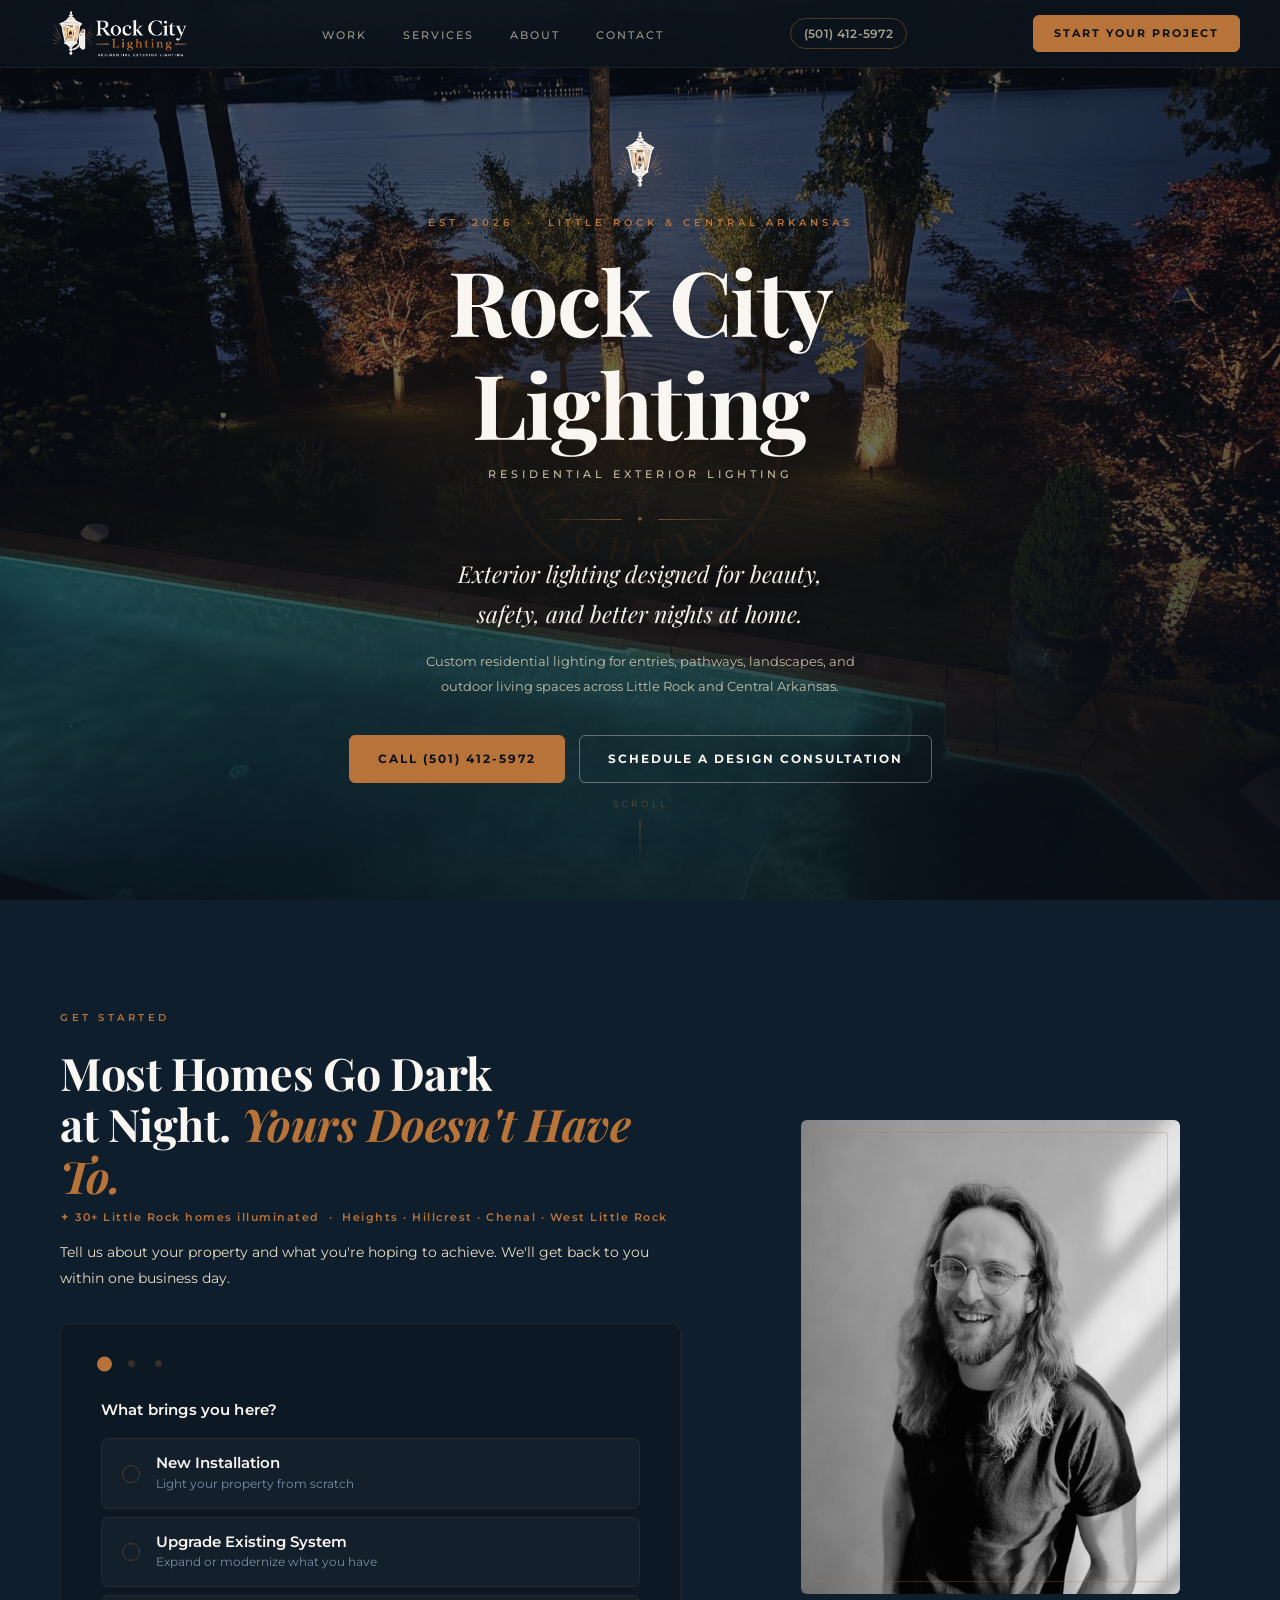
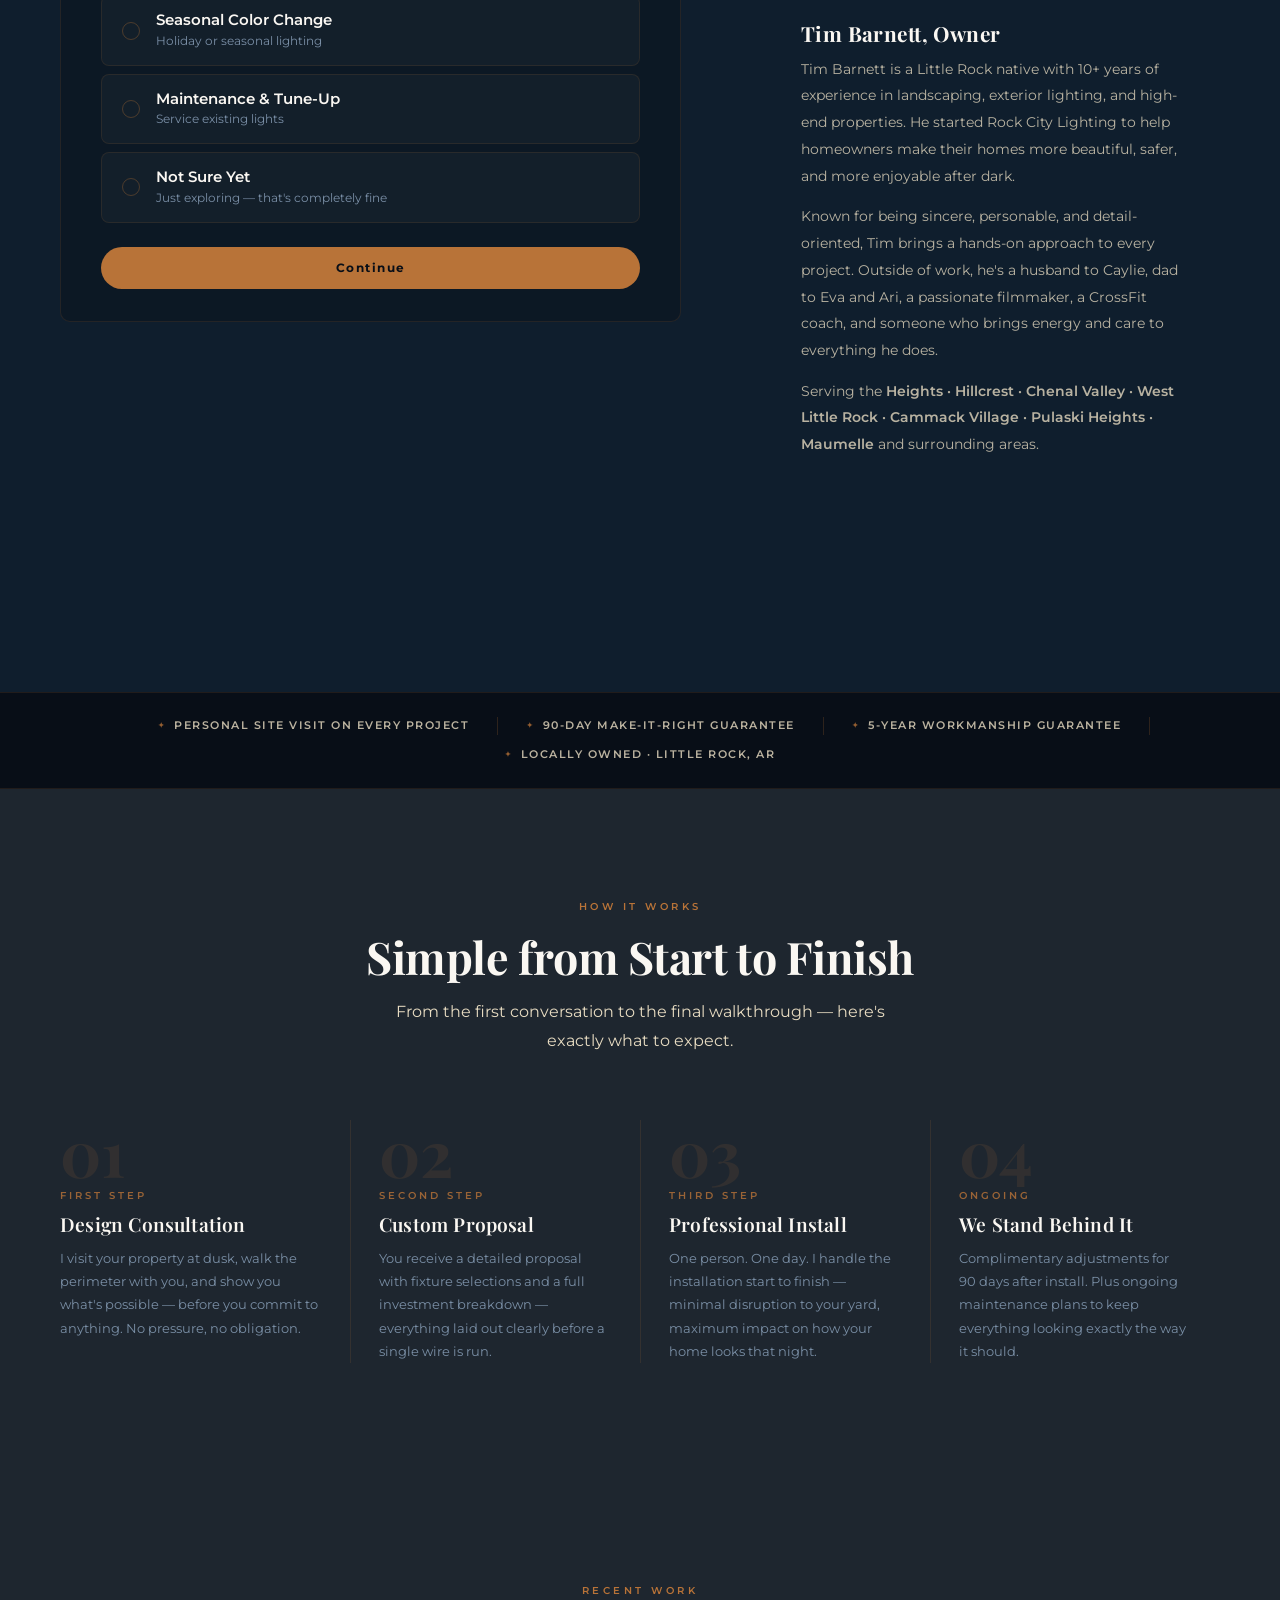
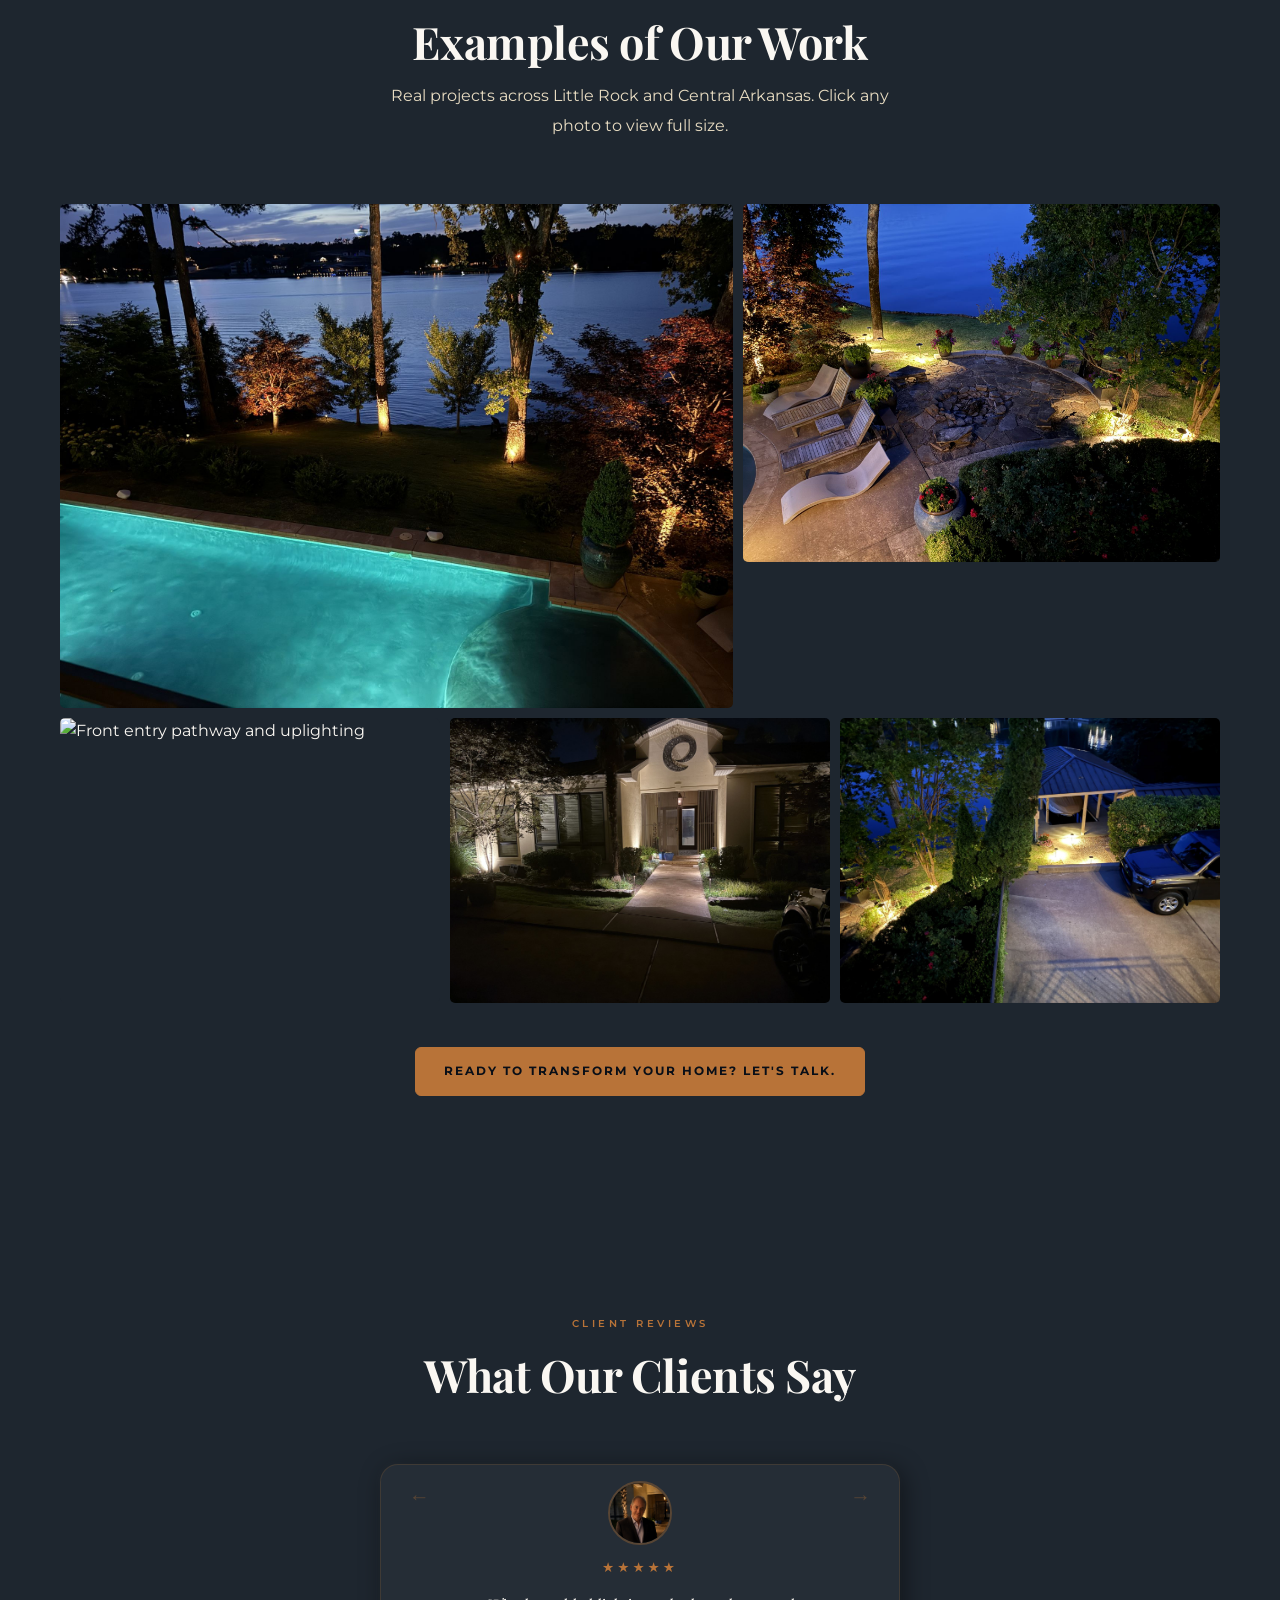
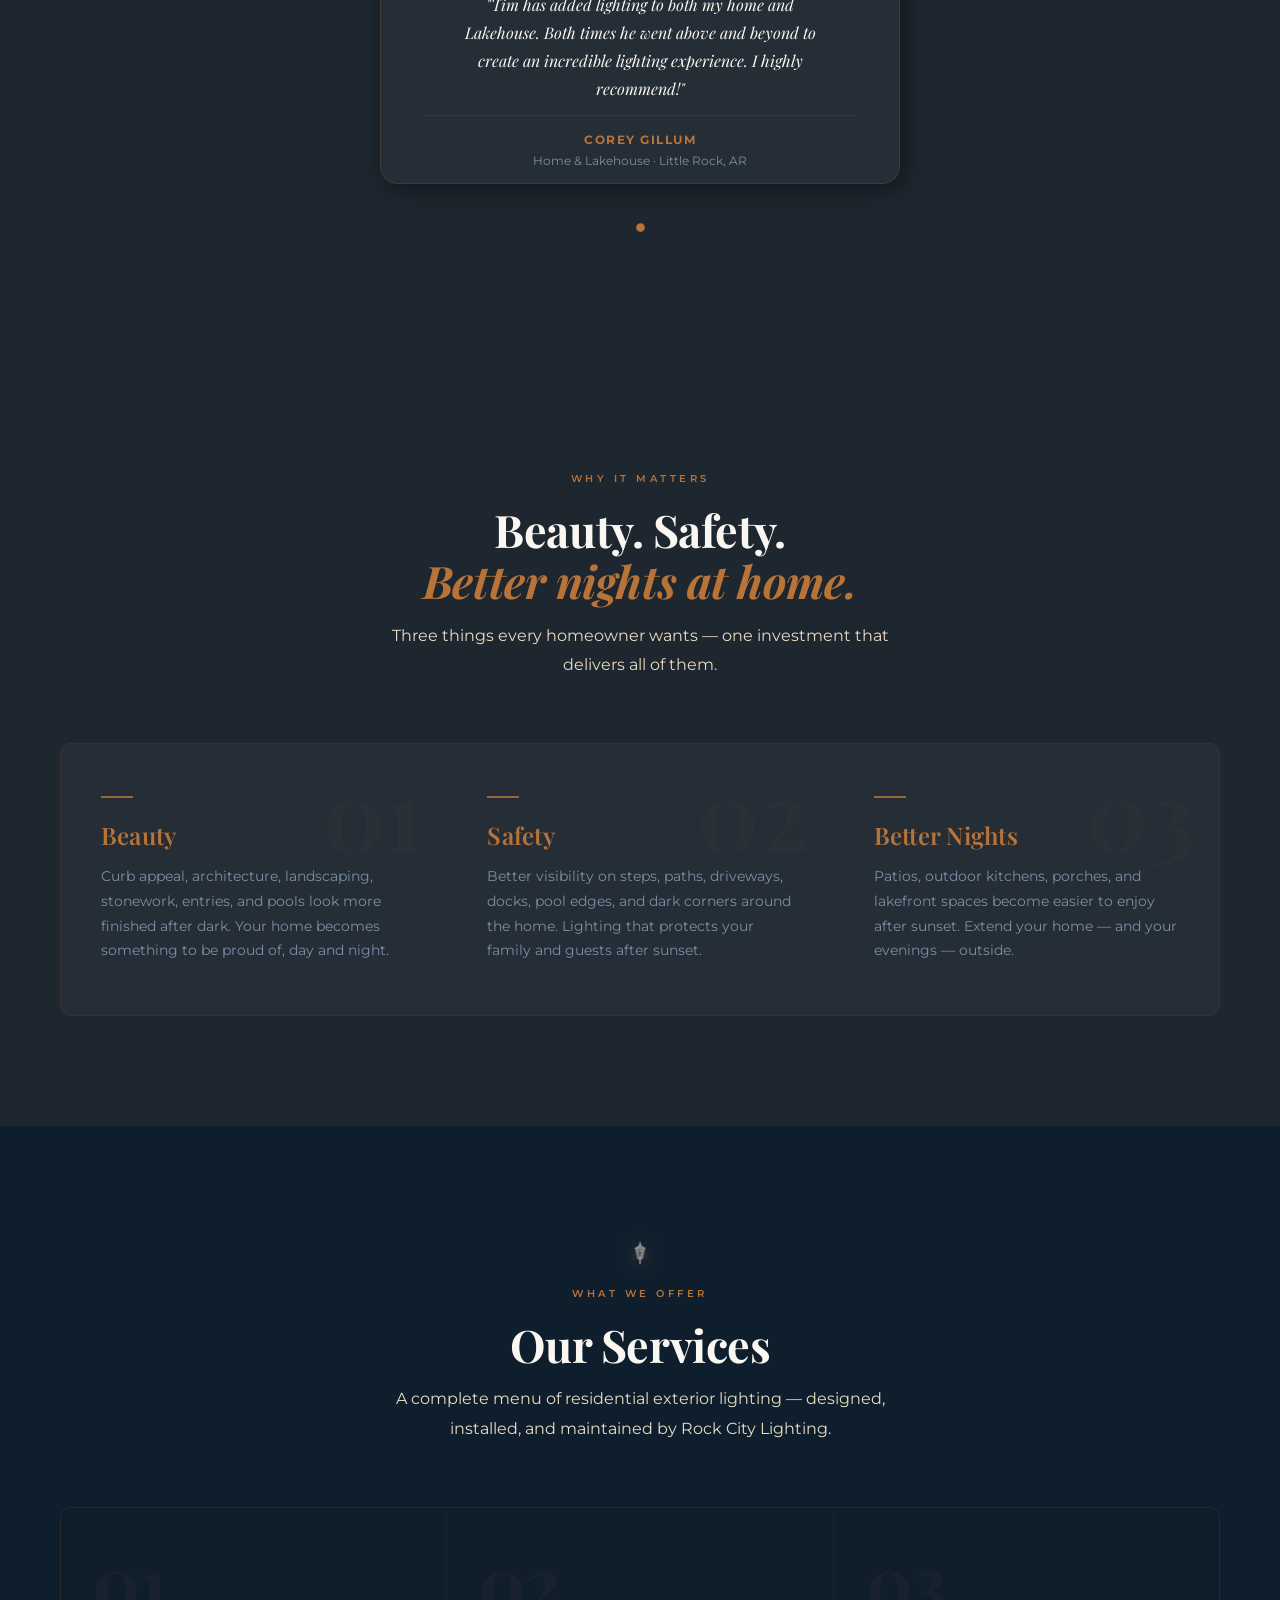
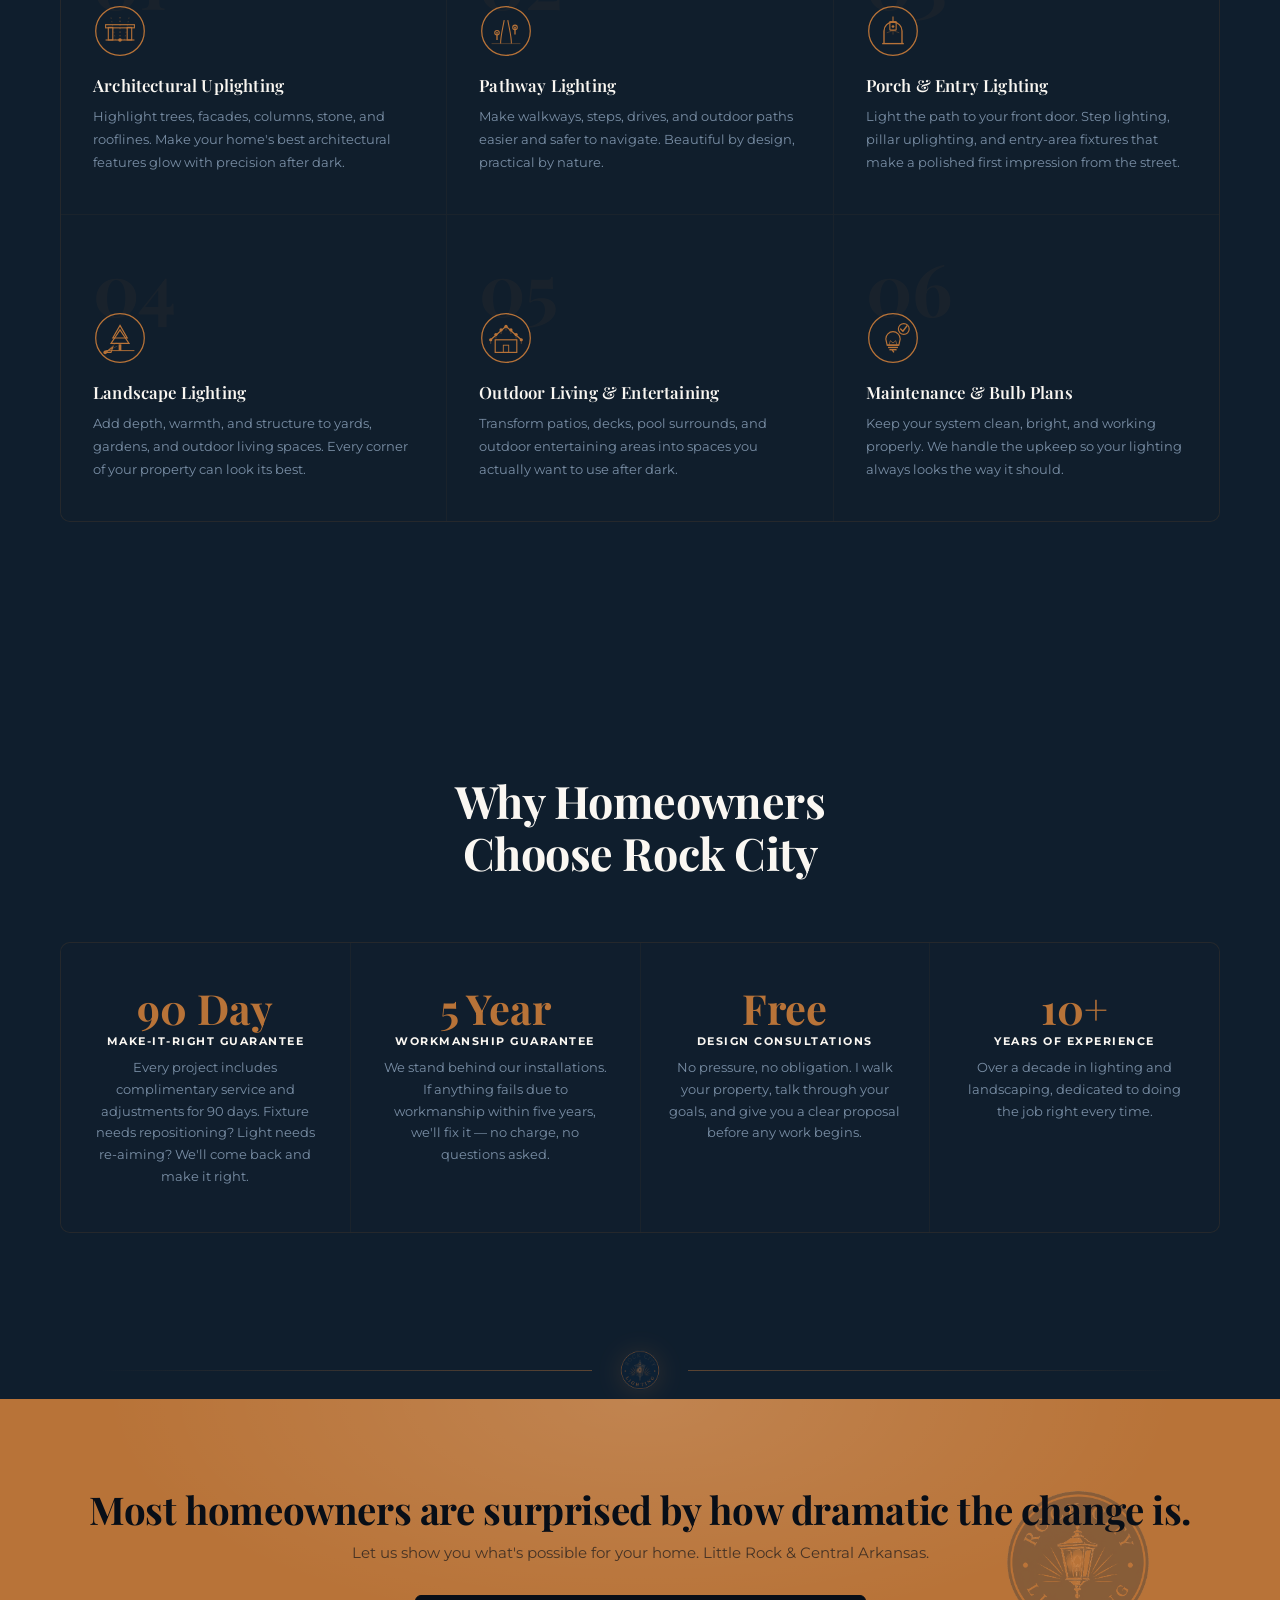
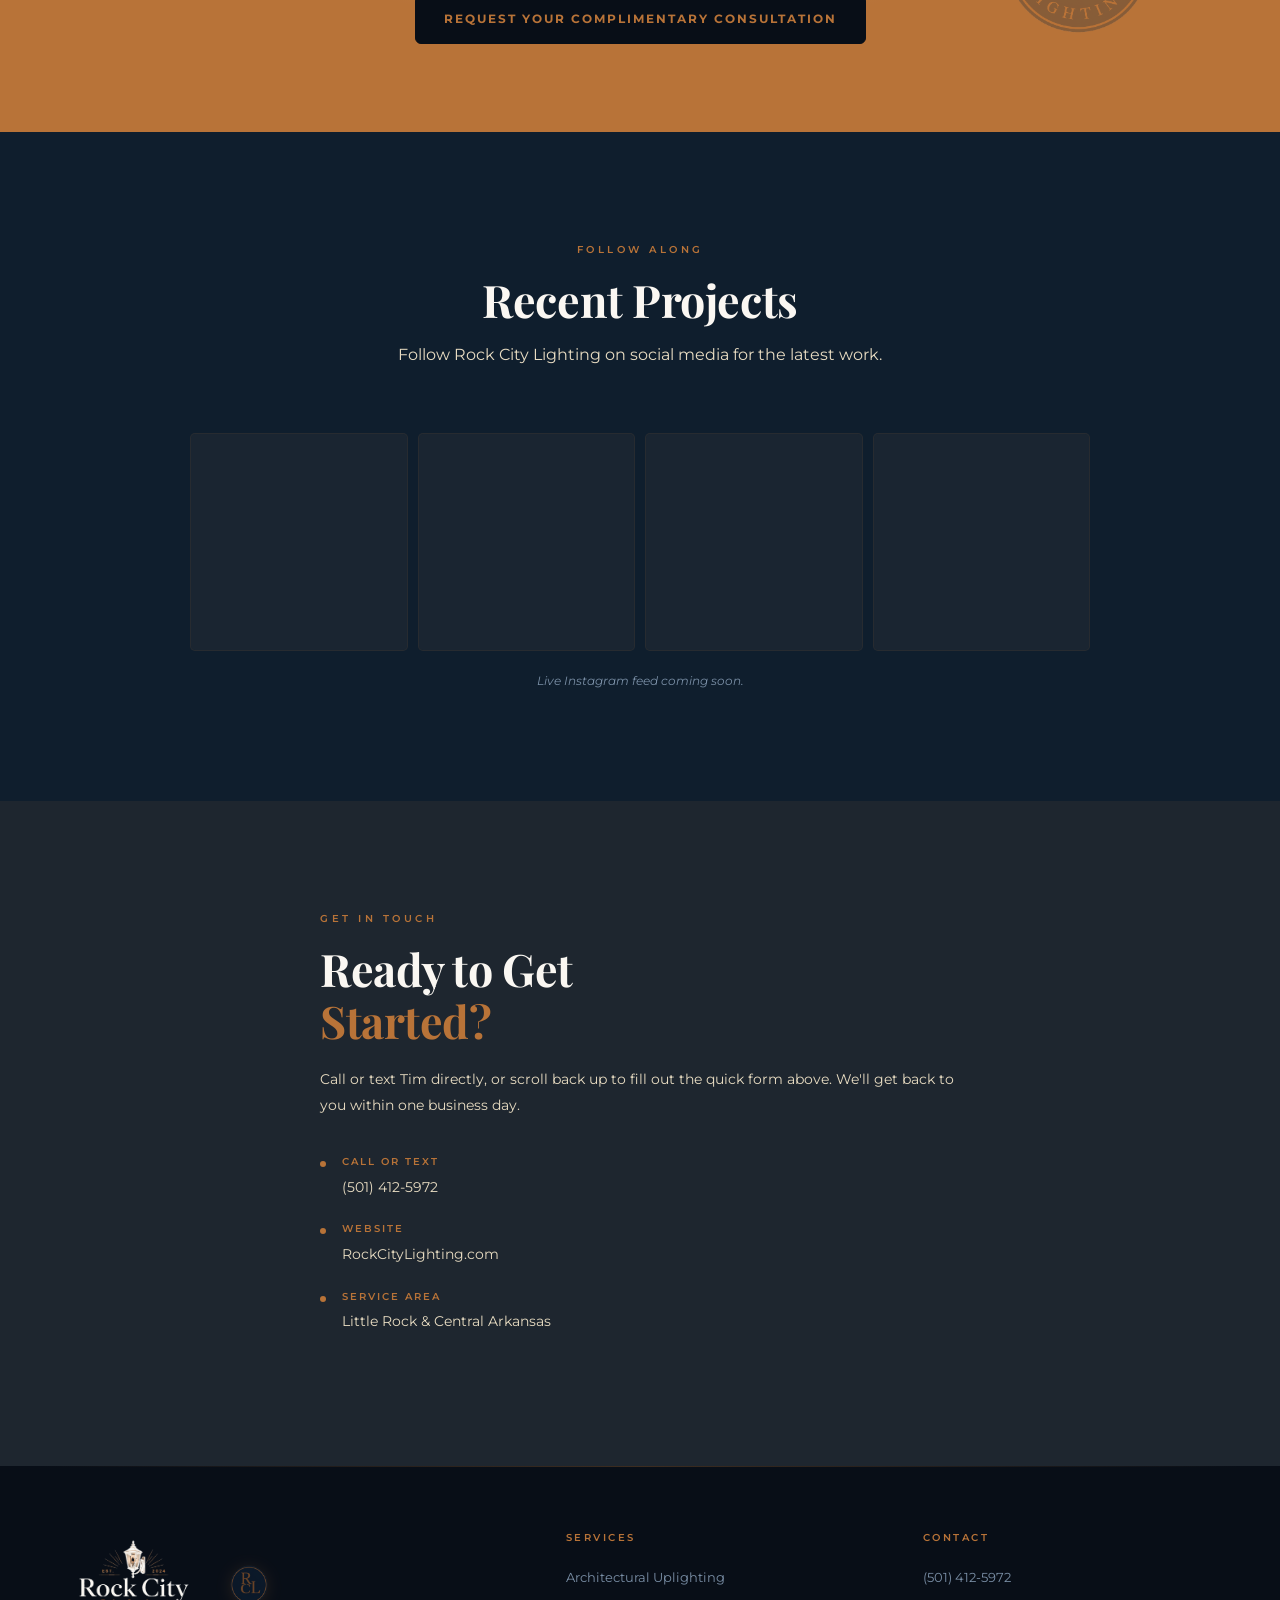
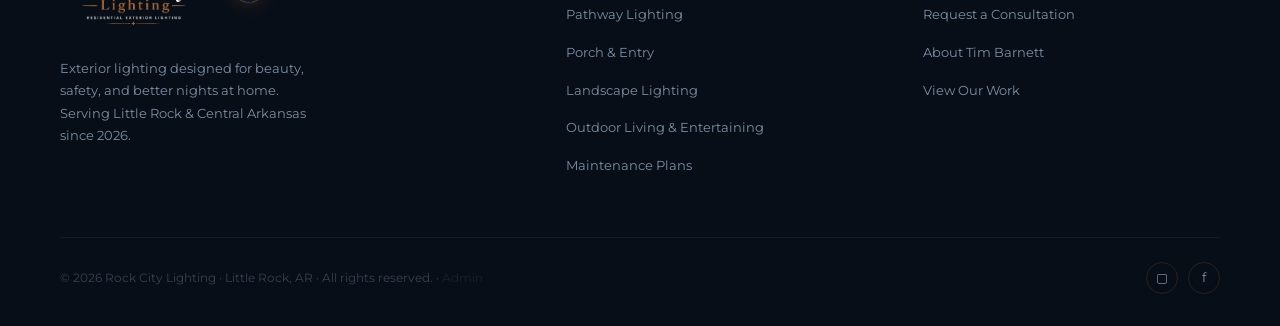
==== commit c6e06396: "Stacked card testimonials, nav phone pill, form readability, fix Corey photo - Testimonials: full st" ====
--- a/index.html
+++ b/index.html
@@ -49,7 +49,7 @@
     <li><a href="#about">About</a></li>
     <li><a href="#contact">Contact</a></li>
   </ul>
-  <a href="tel:5014125972" class="nav-phone">(501) 412-5972</a>
+  <a href="tel:5014125972" class="nav-phone"><span class="nav-phone-pill">(501) 412-5972</span></a>
   <a href="#hero-intro" class="btn btn-primary nav-cta">Start Your Project</a>
   <button class="nav-hamburger" aria-label="Open menu">
     <span></span><span></span><span></span>
@@ -326,17 +326,31 @@
     <div class="section-label reveal"><span>Client reviews</span></div>
     <h2 id="testimonials-heading" class="reveal reveal-delay-1">What Our Clients Say</h2>
   </div>
-  <div class="testimonials-grid">
-    <div class="testimonial-card reveal reveal-delay-2">
-      <div class="testimonial-stars">★★★★★</div>
-      <blockquote class="testimonial-quote">"Tim has added lighting to both my home and Lakehouse. Both times he went above and beyond to create an incredible lighting experience. I highly recommend!"</blockquote>
-      <div class="testimonial-author">
-        <img src="pics/Corey Gillum.png" alt="Corey Gillum" class="testimonial-avatar" />
-        <div>
-          <div class="testimonial-name">Corey Gillum</div>
-          <div class="testimonial-detail">Home &amp; Lakehouse · Little Rock, AR</div>
+
+  <div class="tc-scene reveal">
+    <div class="tc-stack" id="tc-stack">
+
+      <!-- Card: Corey Gillum -->
+      <div class="tc-card" data-index="0">
+        <div class="tc-card-inner">
+          <div class="tc-arrows">
+            <button class="tc-arrow" aria-label="Previous" onclick="tcPrev()">←</button>
+            <button class="tc-arrow" aria-label="Next" onclick="tcNext()">→</button>
+          </div>
+          <img src="pics/corey-gillum.png" alt="Corey Gillum" class="tc-avatar" />
+          <div class="tc-stars">★★★★★</div>
+          <blockquote class="tc-quote">"Tim has added lighting to both my home and Lakehouse. Both times he went above and beyond to create an incredible lighting experience. I highly recommend!"</blockquote>
+          <div class="tc-author">
+            <strong class="tc-name">Corey Gillum</strong>
+            <span class="tc-detail">Home &amp; Lakehouse · Little Rock, AR</span>
+          </div>
         </div>
       </div>
+
+    </div>
+
+    <div class="tc-dots" id="tc-dots">
+      <span class="tc-dot active"></span>
     </div>
   </div>
 </section>
--- a/css/style.css
+++ b/css/style.css
@@ -190,8 +190,20 @@
 .nav-links a:hover { color: var(--cream); }
 .nav-links a:hover::after { transform: scaleX(1); }
 
-.nav-phone { font-size: 0.75rem; font-weight: 600; color: rgba(232,220,194,0.55); letter-spacing: 0.3px; white-space: nowrap; transition: color 0.2s; }
+.nav-phone { font-size: 0.75rem; font-weight: 600; color: rgba(232,220,194,0.7); letter-spacing: 0.3px; white-space: nowrap; transition: color 0.2s; }
 .nav-phone:hover { color: var(--copper); }
+.nav-phone-pill {
+  display: inline-block;
+  padding: 5px 13px;
+  border: 1px solid rgba(184,115,51,0.4);
+  border-radius: 99px;
+  transition: border-color 0.2s, background 0.2s, color 0.2s;
+}
+.nav-phone:hover .nav-phone-pill {
+  border-color: var(--copper);
+  background: rgba(184,115,51,0.07);
+  color: var(--copper);
+}
 .nav-cta { padding: 9px 20px; font-size: 0.67rem; }
 
 .nav-hamburger { display: none; flex-direction: column; gap: 5px; cursor: pointer; padding: 4px; background: none; border: none; }
@@ -971,109 +983,186 @@
   text-transform: uppercase;
 }
 
-/* ===== TESTIMONIALS ===== */
+/* ===== TESTIMONIALS — stacked card carousel ===== */
 #testimonials {
-  padding: 110px 40px;
+  padding: 110px 40px 130px;
   background: var(--charcoal);
 }
-.testimonials-grid {
-  max-width: 960px;
-  margin: 0 auto;
-  display: grid;
-  grid-template-columns: repeat(auto-fit, minmax(280px, 1fr));
-  gap: 24px;
-}
-.testimonial-card {
-  background: rgba(255,255,255,0.04);
+
+/* Scene contains the stack + dots */
+.tc-scene {
+  display: flex;
+  flex-direction: column;
+  align-items: center;
+  gap: 40px;
+}
+
+/* Stack: fixed height to contain peeking cards */
+.tc-stack {
+  position: relative;
+  width: 100%;
+  max-width: 520px;
+  height: 320px;
+}
+
+/* Each card */
+.tc-card {
+  position: absolute;
+  inset: 0;
+  border-radius: 18px;
+  background: var(--charcoal-mid);
   border: 1px solid rgba(184,115,51,0.18);
-  border-radius: 8px;
-  padding: 36px 40px 32px;
-  position: relative;
-}
-.testimonial-card::before {
-  content: '"';
-  position: absolute;
-  top: -22px;
-  left: 32px;
+  box-shadow: 4px 4px 24px rgba(0,0,0,0.45), -1px -1px 8px rgba(255,255,255,0.03);
+  cursor: grab;
+  user-select: none;
+  transition:
+    transform 0.55s cubic-bezier(0.34,1.4,0.64,1),
+    opacity   0.45s ease,
+    box-shadow 0.3s;
+  will-change: transform, opacity;
+}
+.tc-card:active { cursor: grabbing; }
+
+/* Stack depth states driven by JS data-pos attribute */
+.tc-card[data-pos="0"] {
+  transform: scale(1) translateY(0) rotate(0deg);
+  opacity: 1;
+  z-index: 3;
+}
+.tc-card[data-pos="1"] {
+  transform: scale(0.96) translateY(14px) rotate(-1.5deg);
+  opacity: 0.55;
+  z-index: 2;
+  pointer-events: none;
+}
+.tc-card[data-pos="2"] {
+  transform: scale(0.92) translateY(28px) rotate(-3deg);
+  opacity: 0.25;
+  z-index: 1;
+  pointer-events: none;
+}
+.tc-card[data-pos="out-left"] {
+  transform: scale(1) translateX(-120%) rotate(-18deg);
+  opacity: 0;
+  z-index: 4;
+  pointer-events: none;
+}
+.tc-card[data-pos="out-right"] {
+  transform: scale(1) translateX(120%) rotate(18deg);
+  opacity: 0;
+  z-index: 4;
+  pointer-events: none;
+}
+
+/* Card inner layout */
+.tc-card-inner {
+  height: 100%;
+  display: flex;
+  flex-direction: column;
+  align-items: center;
+  justify-content: center;
+  padding: 32px 40px 28px;
+  gap: 12px;
+  position: relative;
+}
+
+/* Arrow buttons */
+.tc-arrows {
+  position: absolute;
+  top: 18px;
+  left: 0; right: 0;
+  display: flex;
+  justify-content: space-between;
+  padding: 0 20px;
+}
+.tc-arrow {
+  background: none;
+  border: none;
+  color: rgba(184,115,51,0.35);
+  font-size: 1.3rem;
+  cursor: pointer;
+  padding: 4px 8px;
+  transition: color 0.2s;
+  line-height: 1;
+}
+.tc-arrow:hover { color: var(--copper); }
+
+/* Avatar */
+.tc-avatar {
+  width: 64px;
+  height: 64px;
+  border-radius: 50%;
+  object-fit: cover;
+  object-position: center top;
+  border: 2px solid rgba(184,115,51,0.35);
+  flex-shrink: 0;
+}
+
+/* Stars */
+.tc-stars {
+  color: var(--copper);
+  font-size: 0.85rem;
+  letter-spacing: 3px;
+}
+
+/* Quote */
+.tc-quote {
   font-family: var(--font-serif);
-  font-size: 5rem;
-  color: var(--copper);
-  opacity: 0.25;
-  line-height: 1;
-}
-.testimonial-stars {
-  color: var(--copper);
   font-size: 1rem;
-  letter-spacing: 2px;
-  margin-bottom: 16px;
-}
-.testimonial-quote {
-  font-family: var(--font-serif);
-  font-size: 1.05rem;
   font-style: italic;
   color: var(--cream);
   line-height: 1.75;
-  margin: 0 0 24px;
+  text-align: center;
+  margin: 0;
+  padding: 0;
   border: none;
-  padding: 0;
-}
-.testimonial-author {
-  border-top: 1px solid rgba(184,115,51,0.15);
-  padding-top: 16px;
-  display: flex;
-  align-items: center;
-  gap: 14px;
-}
-.testimonial-avatar {
-  width: 44px;
-  height: 44px;
-  border-radius: 50%;
-  object-fit: cover;
-  object-position: center top;
-  border: 1.5px solid rgba(184,115,51,0.3);
-  flex-shrink: 0;
-}
-.testimonial-name {
-  font-family: var(--font-sans);
-  font-size: 0.82rem;
+  max-width: 380px;
+}
+
+/* Author */
+.tc-author {
+  display: flex;
+  flex-direction: column;
+  align-items: center;
+  gap: 3px;
+  border-top: 1px solid rgba(184,115,51,0.13);
+  padding-top: 14px;
+  width: 100%;
+}
+.tc-name {
+  font-size: 0.75rem;
   font-weight: 700;
   text-transform: uppercase;
-  letter-spacing: 0.1em;
+  letter-spacing: 1.5px;
   color: var(--copper);
 }
-.testimonial-detail {
-  font-size: 0.78rem;
+.tc-detail {
+  font-size: 0.73rem;
   color: var(--muted);
-  margin-top: 3px;
-}
-
-.testimonials-placeholder {
-  max-width: 680px;
-  margin: 0 auto;
-  text-align: center;
-  padding: 60px 48px;
-  border: 1px solid rgba(184,115,51,0.15);
-  border-radius: 8px;
-  position: relative;
-}
-.testimonials-placeholder::before {
-  content: '"';
-  position: absolute;
-  top: -28px;
-  left: 50%;
-  transform: translateX(-50%);
-  font-family: var(--font-serif);
-  font-size: 6rem;
-  color: var(--copper);
-  opacity: 0.15;
-  line-height: 1;
-}
-.testimonials-placeholder p {
-  font-family: var(--font-serif);
-  font-size: 1.05rem;
-  font-style: italic;
-  color: var(--muted);
-  line-height: 1.75;
+}
+
+/* Dots */
+.tc-dots {
+  display: flex;
+  gap: 8px;
+  align-items: center;
+}
+.tc-dot {
+  width: 7px;
+  height: 7px;
+  border-radius: 50%;
+  background: rgba(184,115,51,0.25);
+  transition: background 0.25s, transform 0.25s;
+}
+.tc-dot.active {
+  background: var(--copper);
+  transform: scale(1.25);
+}
+
+@media (max-width: 600px) {
+  .tc-stack { max-width: 340px; height: 340px; }
+  .tc-card-inner { padding: 28px 26px 24px; }
+  .tc-quote { font-size: 0.93rem; }
 }
 
 /* ===== SOCIAL ===== */
@@ -1431,19 +1520,19 @@
 
 /* Question heading */
 .lf-question {
-  font-family: var(--font-serif);
-  font-size: 1.22rem;
+  font-family: var(--font-sans);
+  font-size: 0.95rem;
+  font-weight: 600;
   color: var(--cream);
-  font-weight: 600;
-  margin-bottom: 22px;
-  line-height: 1.35;
+  margin-bottom: 18px;
+  line-height: 1.4;
+  letter-spacing: 0.01em;
 }
 .lf-optional {
-  font-family: var(--font-sans);
-  font-size: 0.72rem;
+  font-size: 0.78rem;
   color: var(--muted);
   font-weight: 400;
-  font-style: italic;
+  font-style: normal;
 }
 
 /* Option list — vertical, full-width rows */
@@ -1468,10 +1557,10 @@
   display: flex;
   align-items: center;
   gap: 16px;
-  padding: 14px 18px;
+  padding: 15px 20px;
   border: 1px solid rgba(184,115,51,0.13);
-  border-radius: 7px;
-  background: rgba(255,255,255,0.025);
+  border-radius: 8px;
+  background: rgba(255,255,255,0.03);
   transition: border-color 0.2s, background 0.2s;
   cursor: pointer;
 }
@@ -1512,17 +1601,17 @@
   transform: scale(1);
 }
 
-.lf-option-body { display: flex; flex-direction: column; gap: 2px; }
+.lf-option-body { display: flex; flex-direction: column; gap: 3px; }
 .lf-option-title {
-  font-size: 0.88rem;
+  font-size: 0.93rem;
   font-weight: 600;
   color: var(--cream);
-  line-height: 1.2;
+  line-height: 1.25;
 }
 .lf-option-sub {
-  font-size: 0.72rem;
+  font-size: 0.78rem;
   color: var(--muted);
-  line-height: 1.3;
+  line-height: 1.35;
 }
 
 /* Shake when no option selected */
@@ -1626,7 +1715,10 @@
 }
 
 /* Form inputs inside lf-wrap */
-.lf-wrap .form-group { margin-bottom: 14px; }
+.lf-wrap .form-group { margin-bottom: 16px; }
+.lf-wrap .form-group label { font-size: 0.68rem; letter-spacing: 1.5px; }
+.lf-wrap .form-group input,
+.lf-wrap .form-group textarea { font-size: 0.93rem; padding: 14px 16px; }
 .lf-wrap .form-group textarea { min-height: 100px; }
 
 @media (max-width: 480px) {
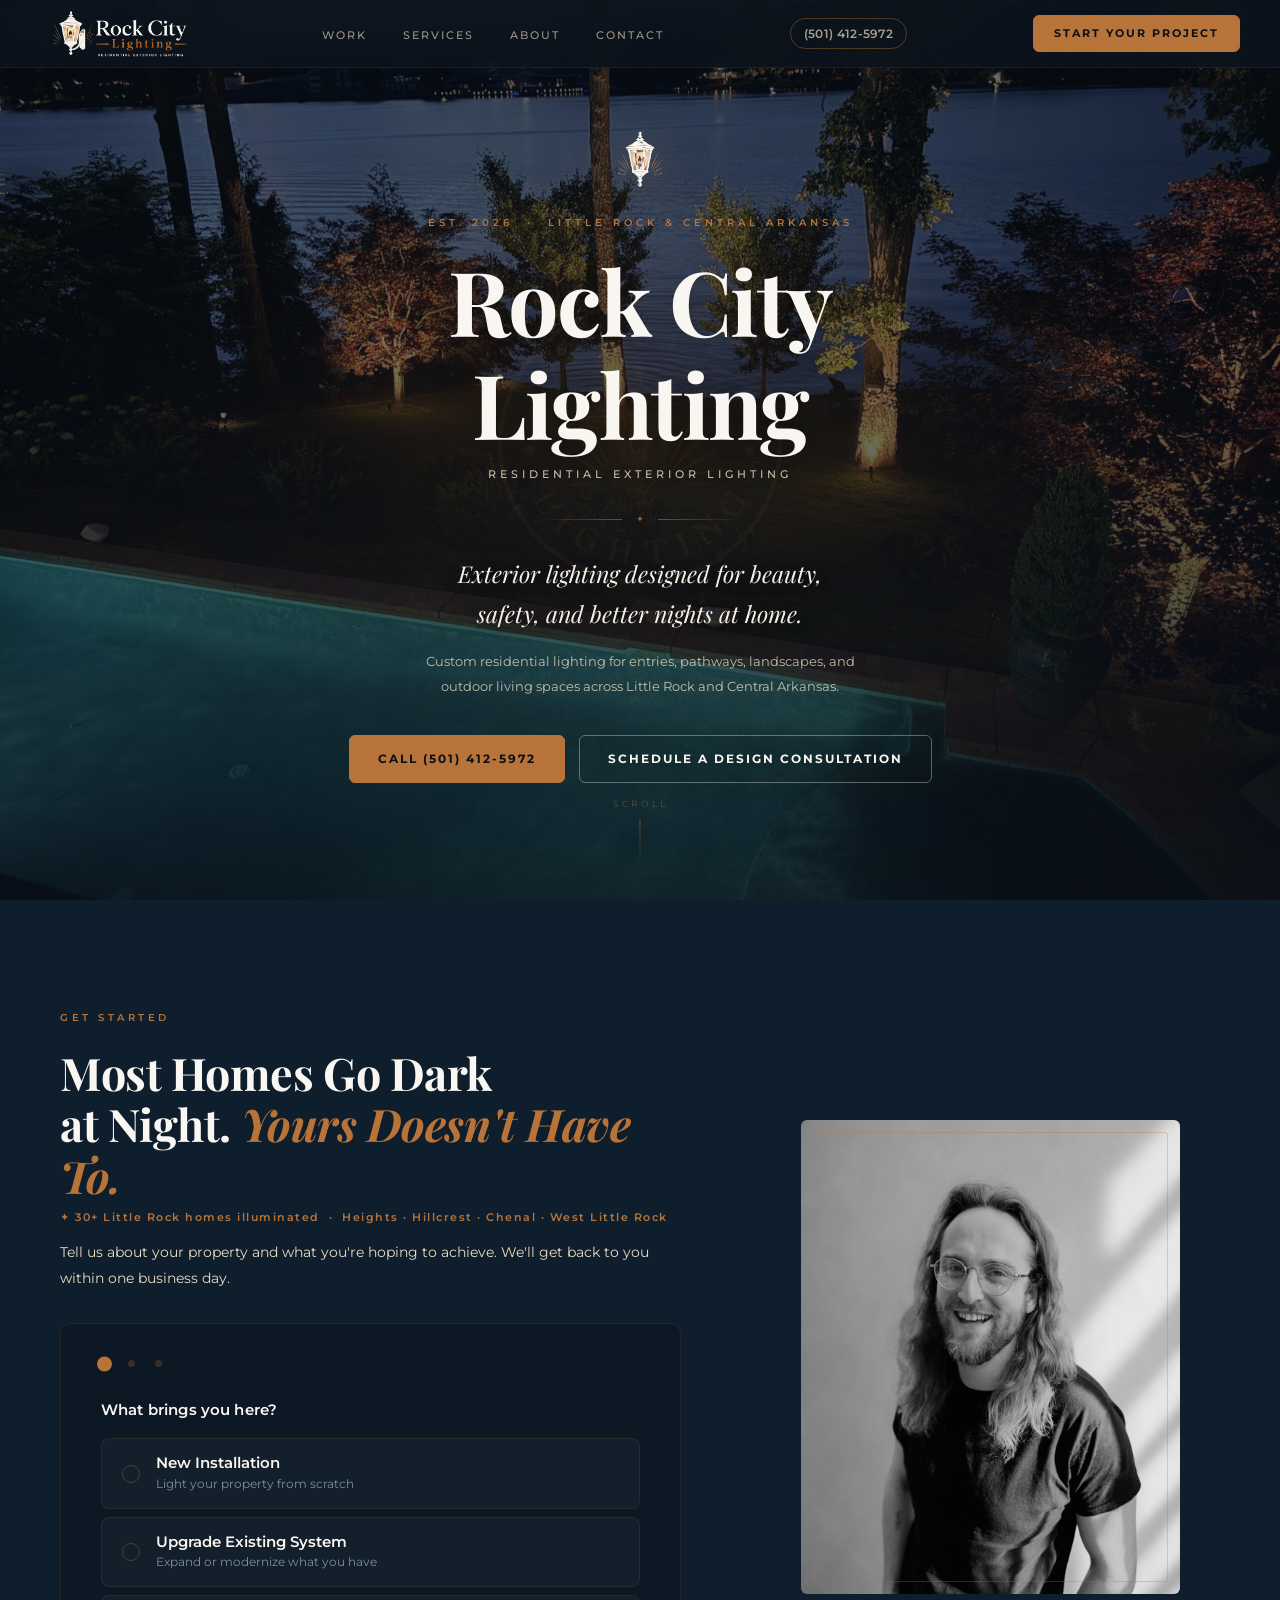
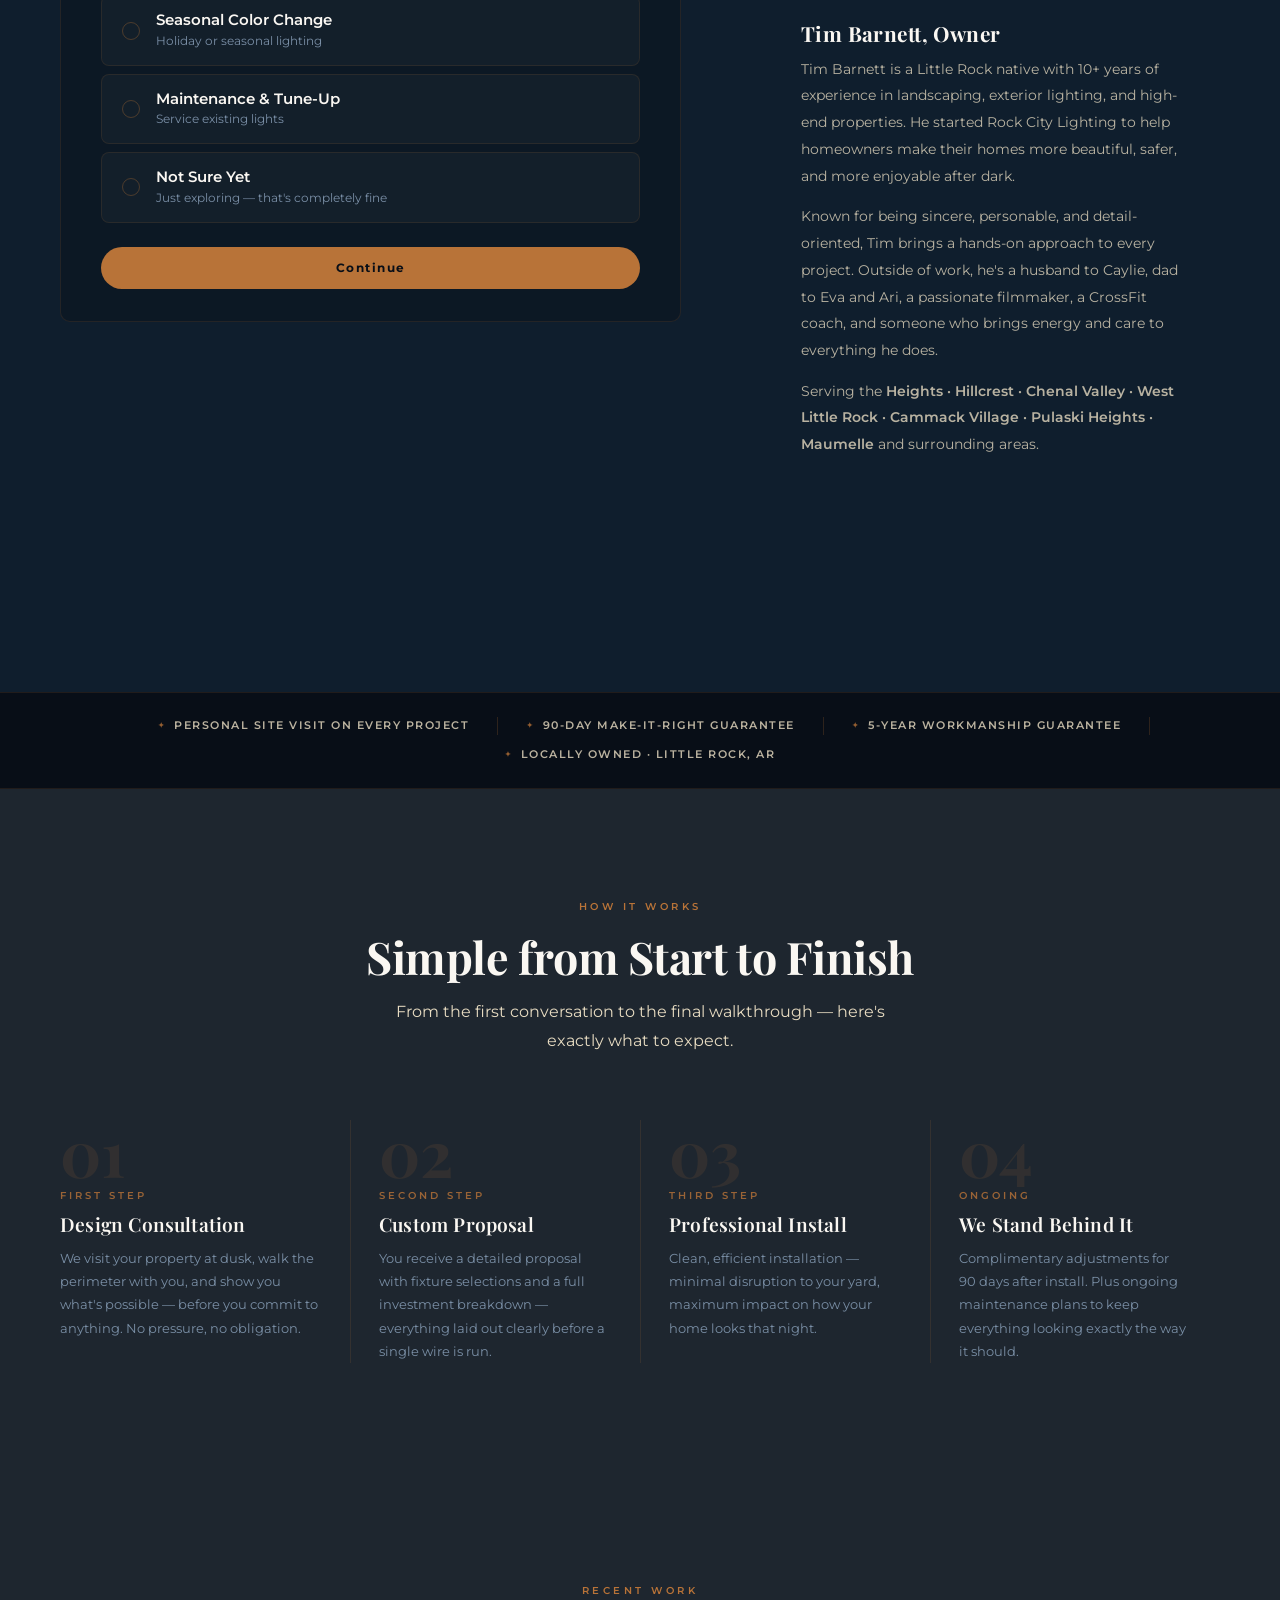
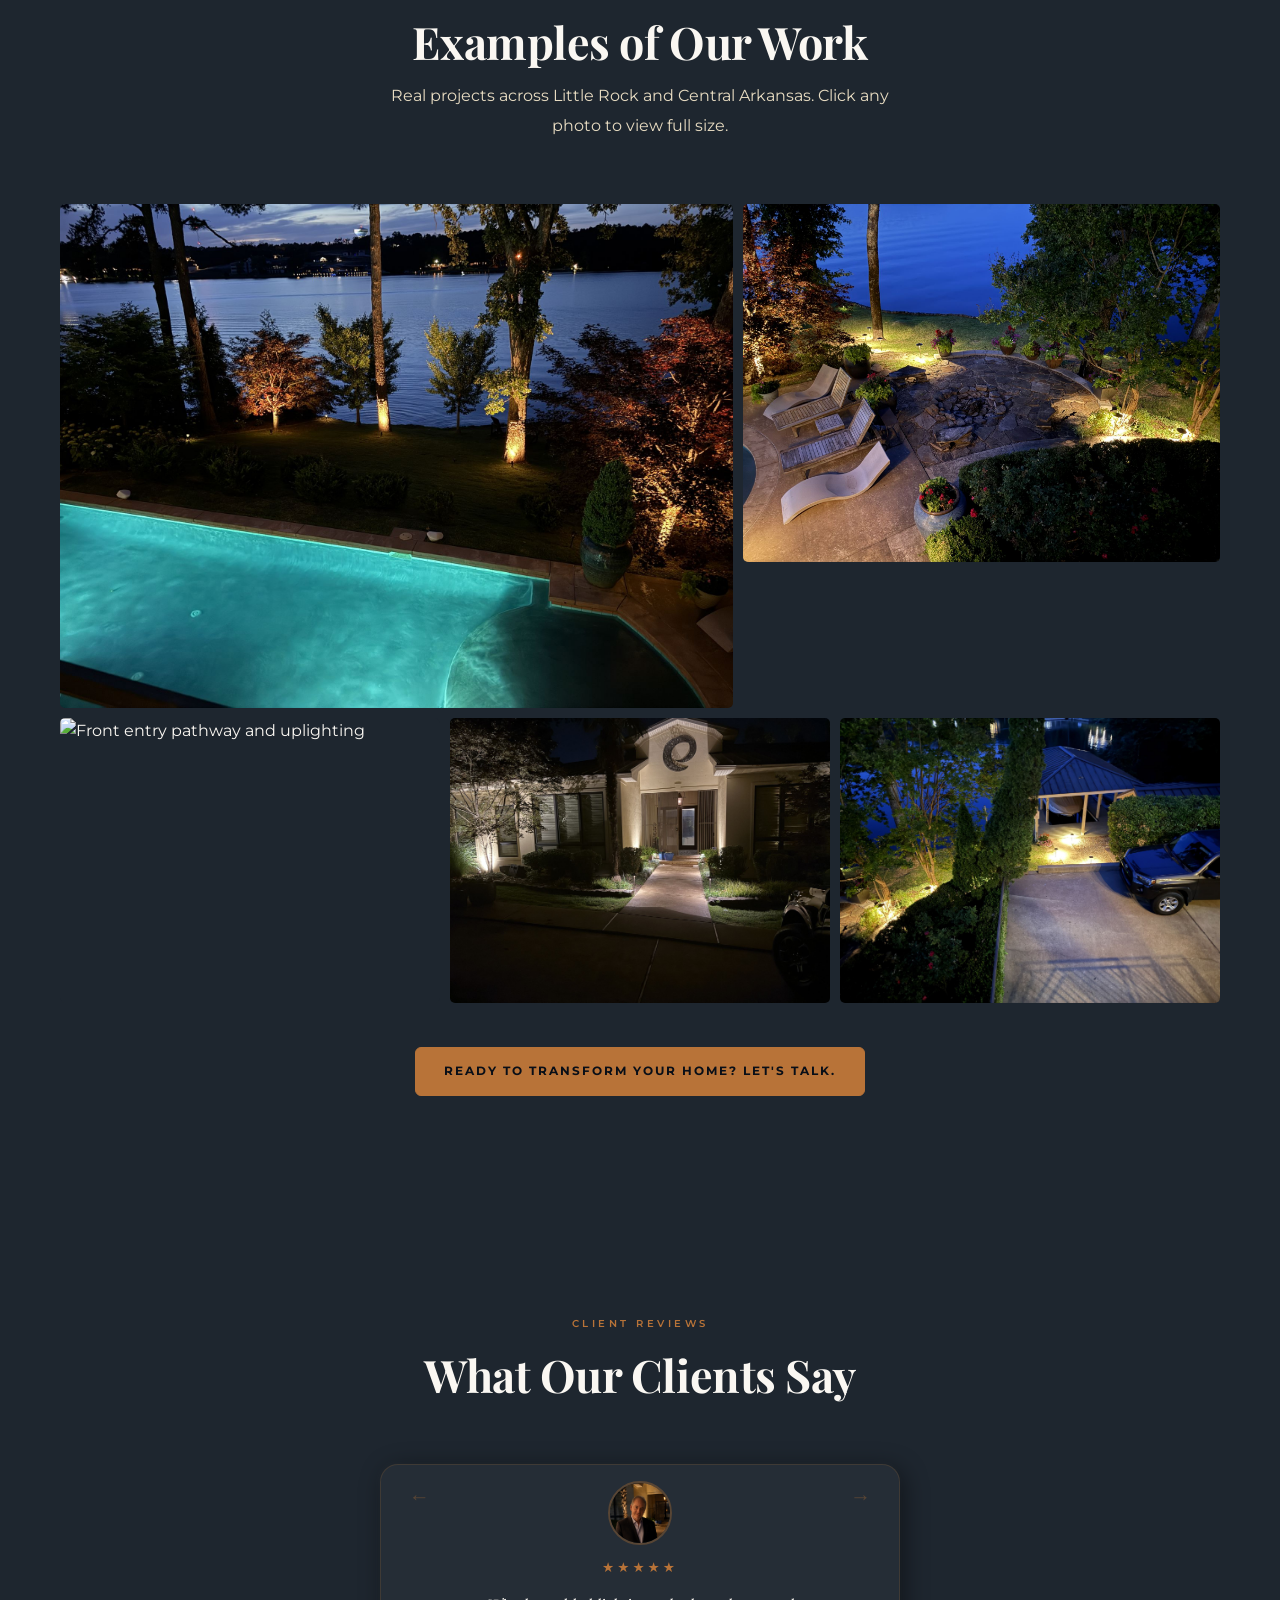
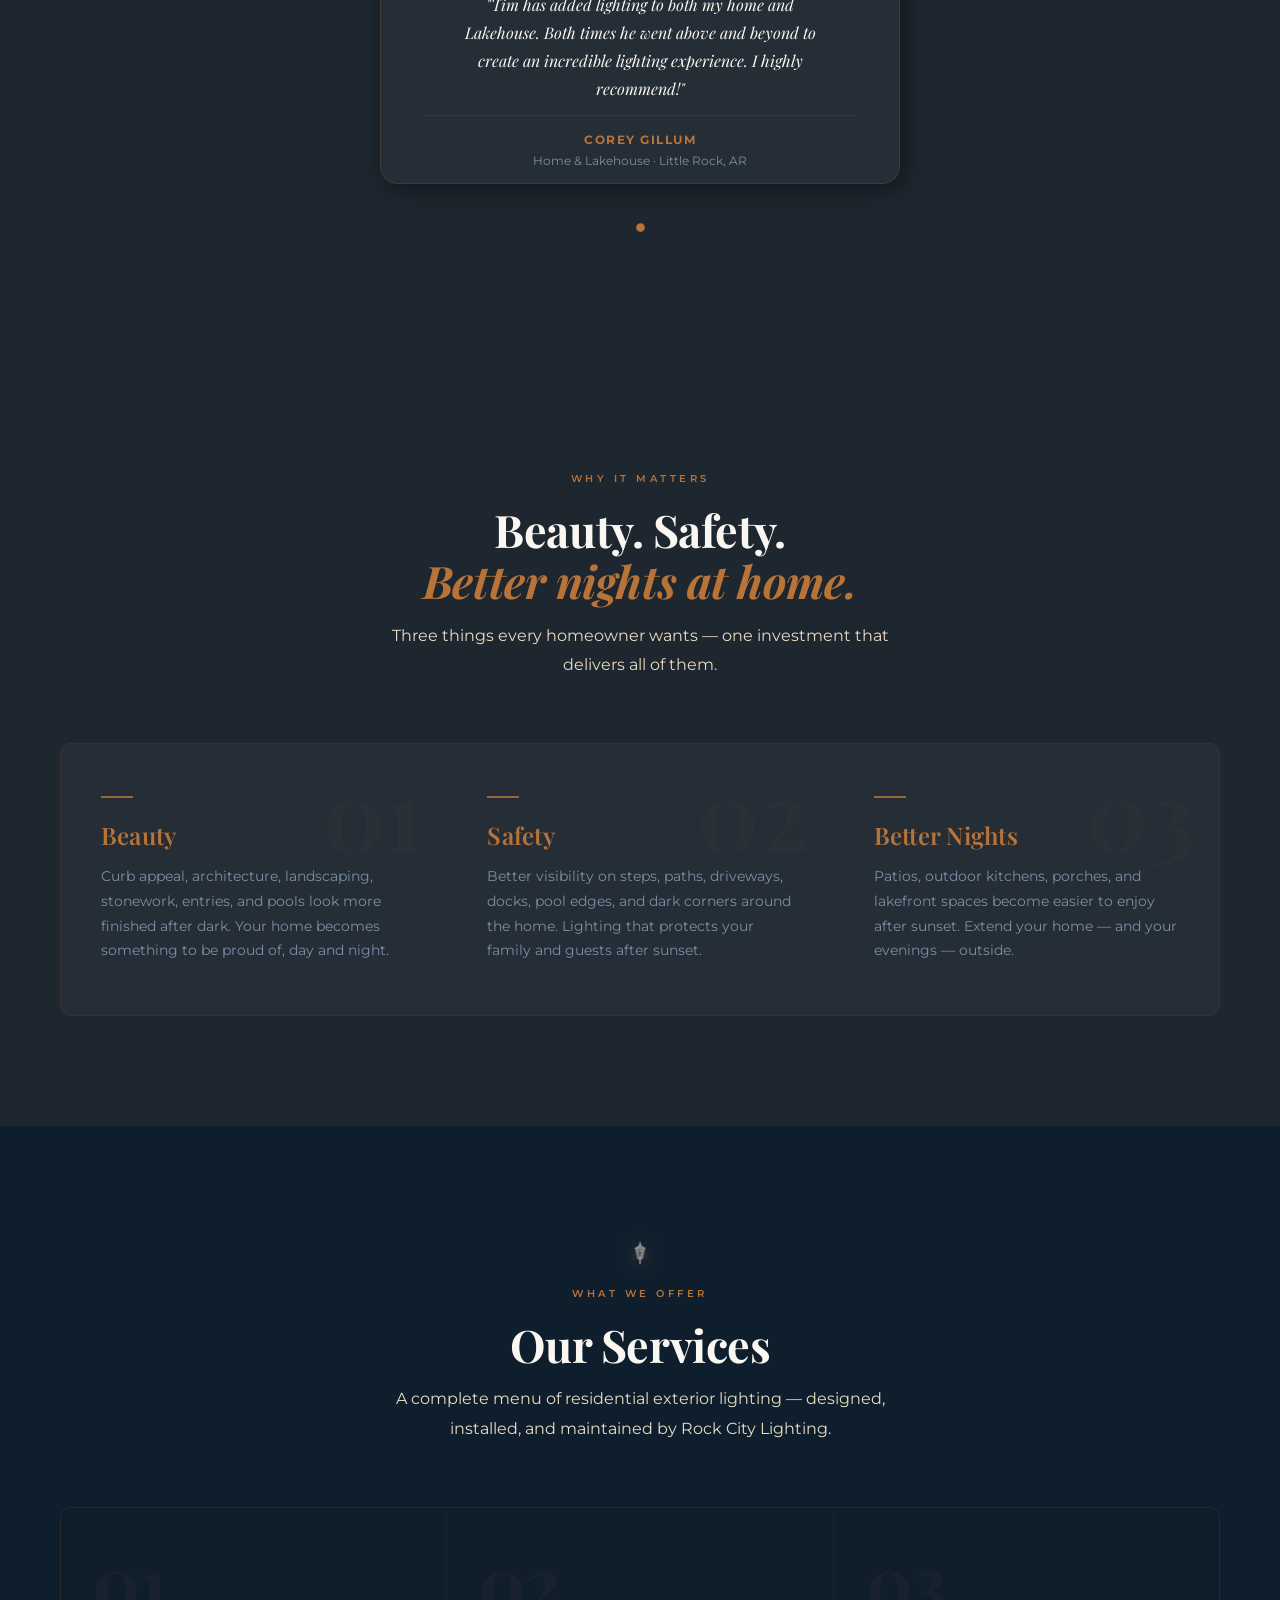
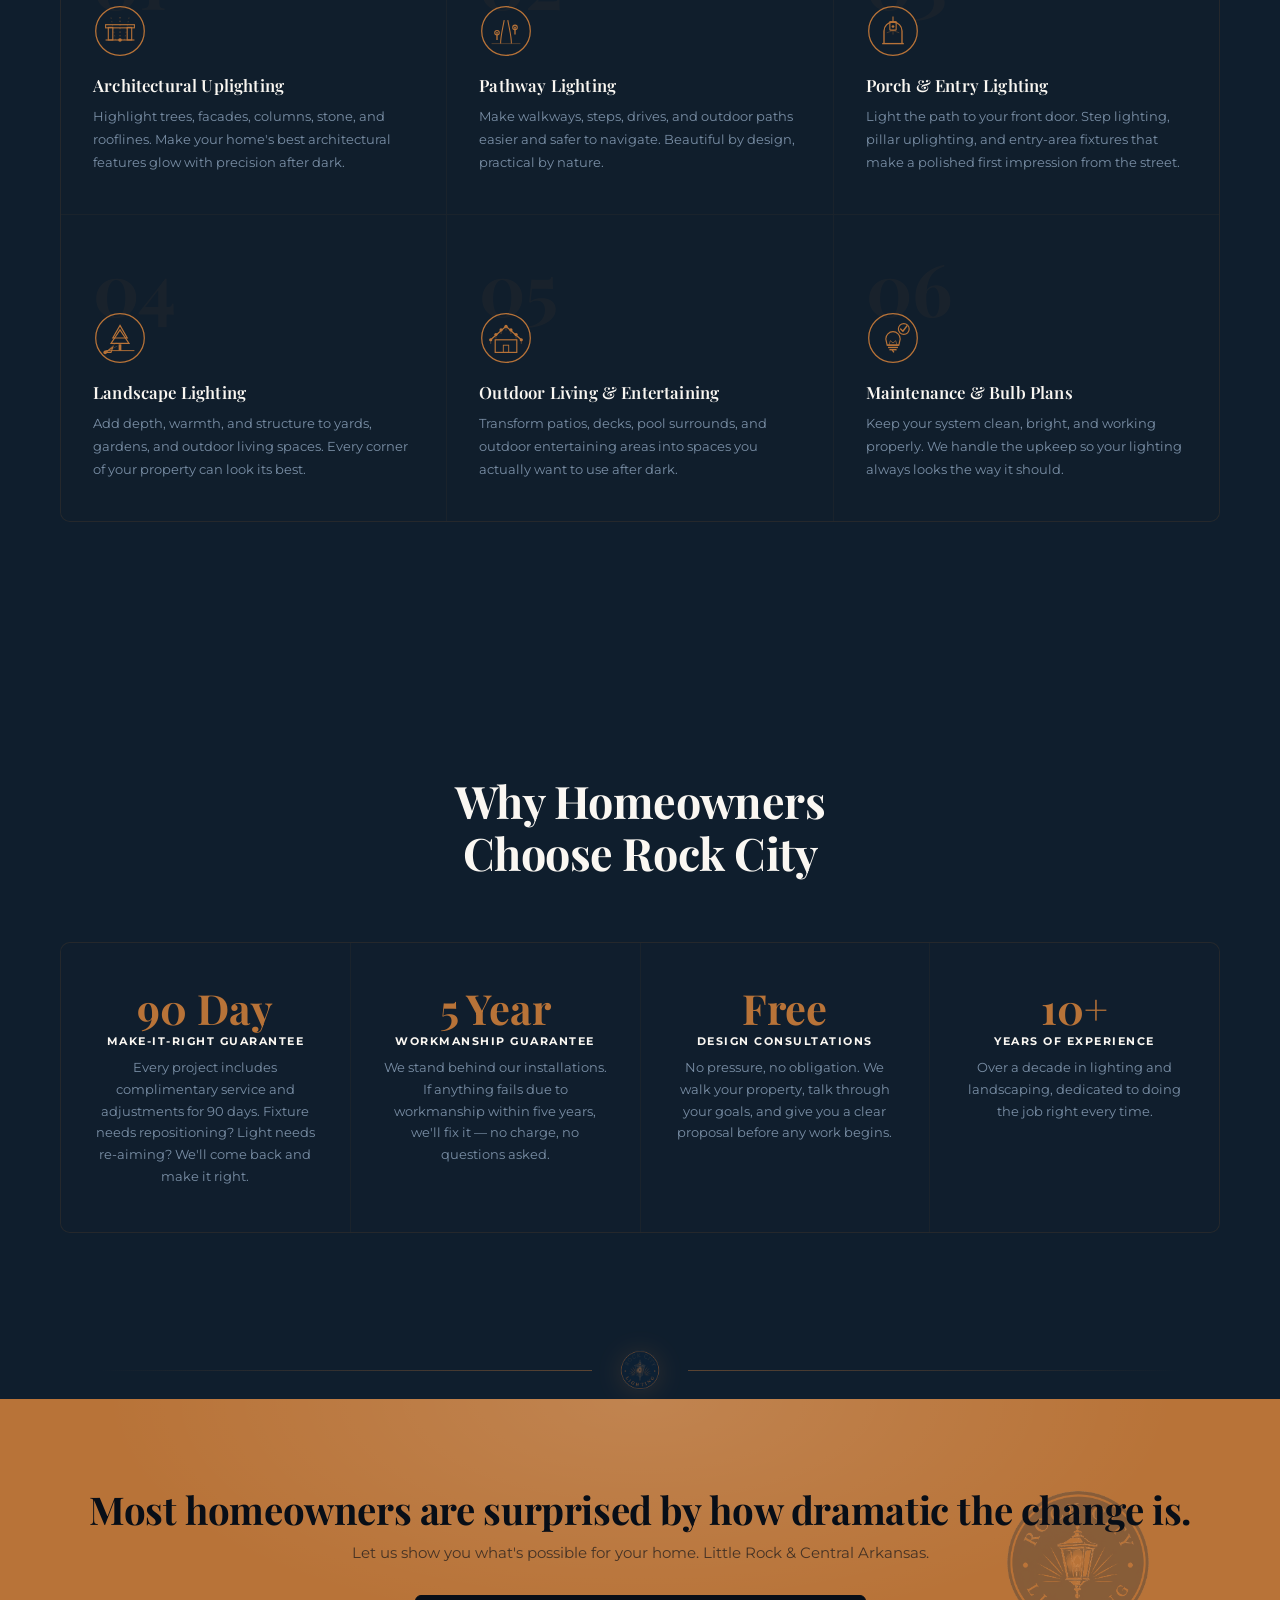
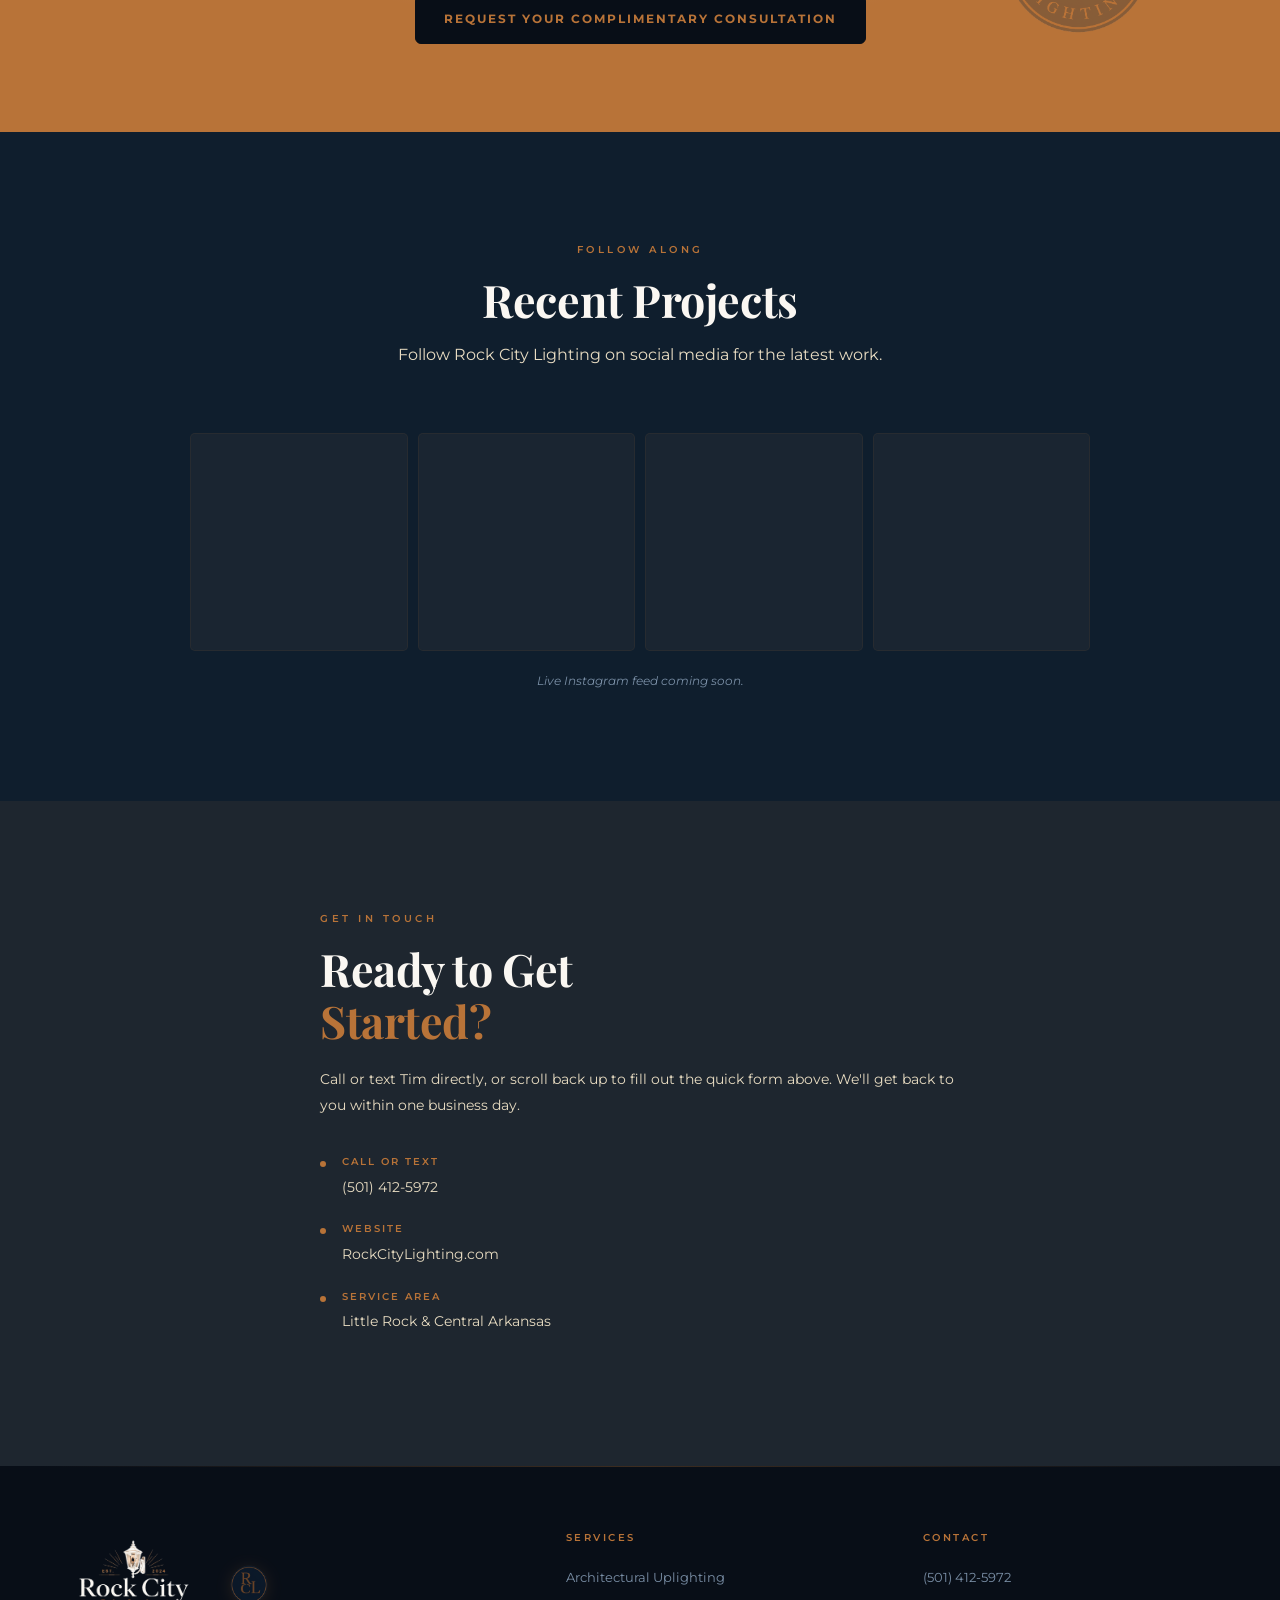
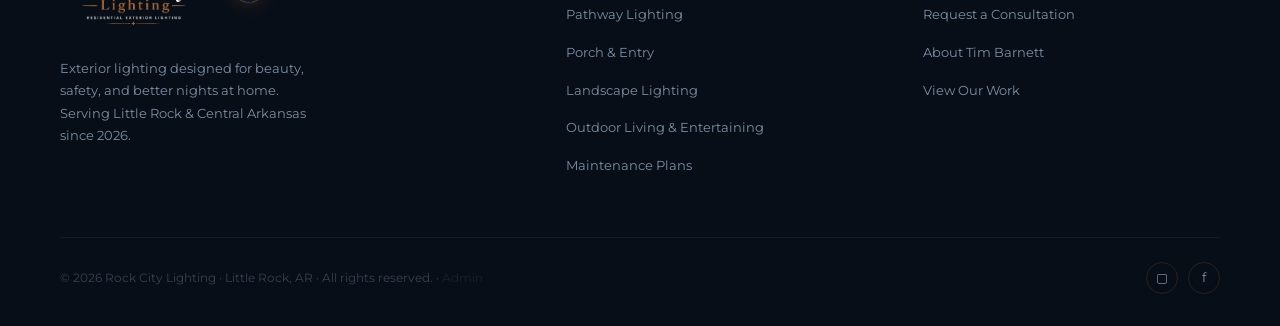
==== commit eadc0881: "Remove one-man-shop language throughout site Replace 'One person. One day. I handle...' and first-pe" ====
--- a/index.html
+++ b/index.html
@@ -259,7 +259,7 @@
       <div class="process-step-num">01</div>
       <div class="process-step-label">First step</div>
       <h3>Design Consultation</h3>
-      <p>I visit your property at dusk, walk the perimeter with you, and show you what's possible — before you commit to anything. No pressure, no obligation.</p>
+      <p>We visit your property at dusk, walk the perimeter with you, and show you what's possible — before you commit to anything. No pressure, no obligation.</p>
     </div>
     <div class="process-step reveal reveal-delay-1">
       <div class="process-step-num">02</div>
@@ -271,7 +271,7 @@
       <div class="process-step-num">03</div>
       <div class="process-step-label">Third step</div>
       <h3>Professional Install</h3>
-      <p>One person. One day. I handle the installation start to finish — minimal disruption to your yard, maximum impact on how your home looks that night.</p>
+      <p>Clean, efficient installation — minimal disruption to your yard, maximum impact on how your home looks that night.</p>
     </div>
     <div class="process-step reveal reveal-delay-3">
       <div class="process-step-num">04</div>
@@ -532,7 +532,7 @@
     <div class="guarantee-card reveal reveal-delay-2">
       <div class="guarantee-stat">Free</div>
       <h3>Design Consultations</h3>
-      <p>No pressure, no obligation. I walk your property, talk through your goals, and give you a clear proposal before any work begins.</p>
+      <p>No pressure, no obligation. We walk your property, talk through your goals, and give you a clear proposal before any work begins.</p>
     </div>
     <div class="guarantee-card reveal reveal-delay-3">
       <div class="guarantee-stat">10+</div>
--- a/css/style.css
+++ b/css/style.css
@@ -1492,31 +1492,17 @@
 .lf-dots[data-step="2"] .lf-dot-pill { width: 42px; }
 .lf-dots[data-step="3"] .lf-dot-pill { width: 69px; }
 
-/* Step panels — slide in/out */
-.lf-panel {
-  display: none;
-  animation: lfSlideIn 0.38s cubic-bezier(.16,1,.3,1) both;
-}
-.lf-panel.active { display: block; }
-.lf-panel.slide-out {
+/* Step panels */
+.lf-panel { display: none; }
+.lf-panel.active {
   display: block;
-  animation: lfSlideOut 0.28s cubic-bezier(.4,0,1,1) both;
-}
-@keyframes lfSlideIn {
-  from { opacity: 0; transform: translateX(22px); }
-  to   { opacity: 1; transform: translateX(0); }
-}
-@keyframes lfSlideOut {
-  from { opacity: 1; transform: translateX(0); }
-  to   { opacity: 0; transform: translateX(-22px); }
-}
-.lf-panel.slide-in-back {
-  animation: lfSlideInBack 0.38s cubic-bezier(.16,1,.3,1) both;
-}
-@keyframes lfSlideInBack {
-  from { opacity: 0; transform: translateX(-22px); }
-  to   { opacity: 1; transform: translateX(0); }
-}
+  animation: lfIn 0.36s cubic-bezier(.16,1,.3,1) both;
+}
+.lf-panel.lf-going-back.active {
+  animation: lfInBack 0.36s cubic-bezier(.16,1,.3,1) both;
+}
+@keyframes lfIn     { from { opacity:0; transform:translateX(18px); } to { opacity:1; transform:translateX(0); } }
+@keyframes lfInBack { from { opacity:0; transform:translateX(-18px);} to { opacity:1; transform:translateX(0); } }
 
 /* Question heading */
 .lf-question {
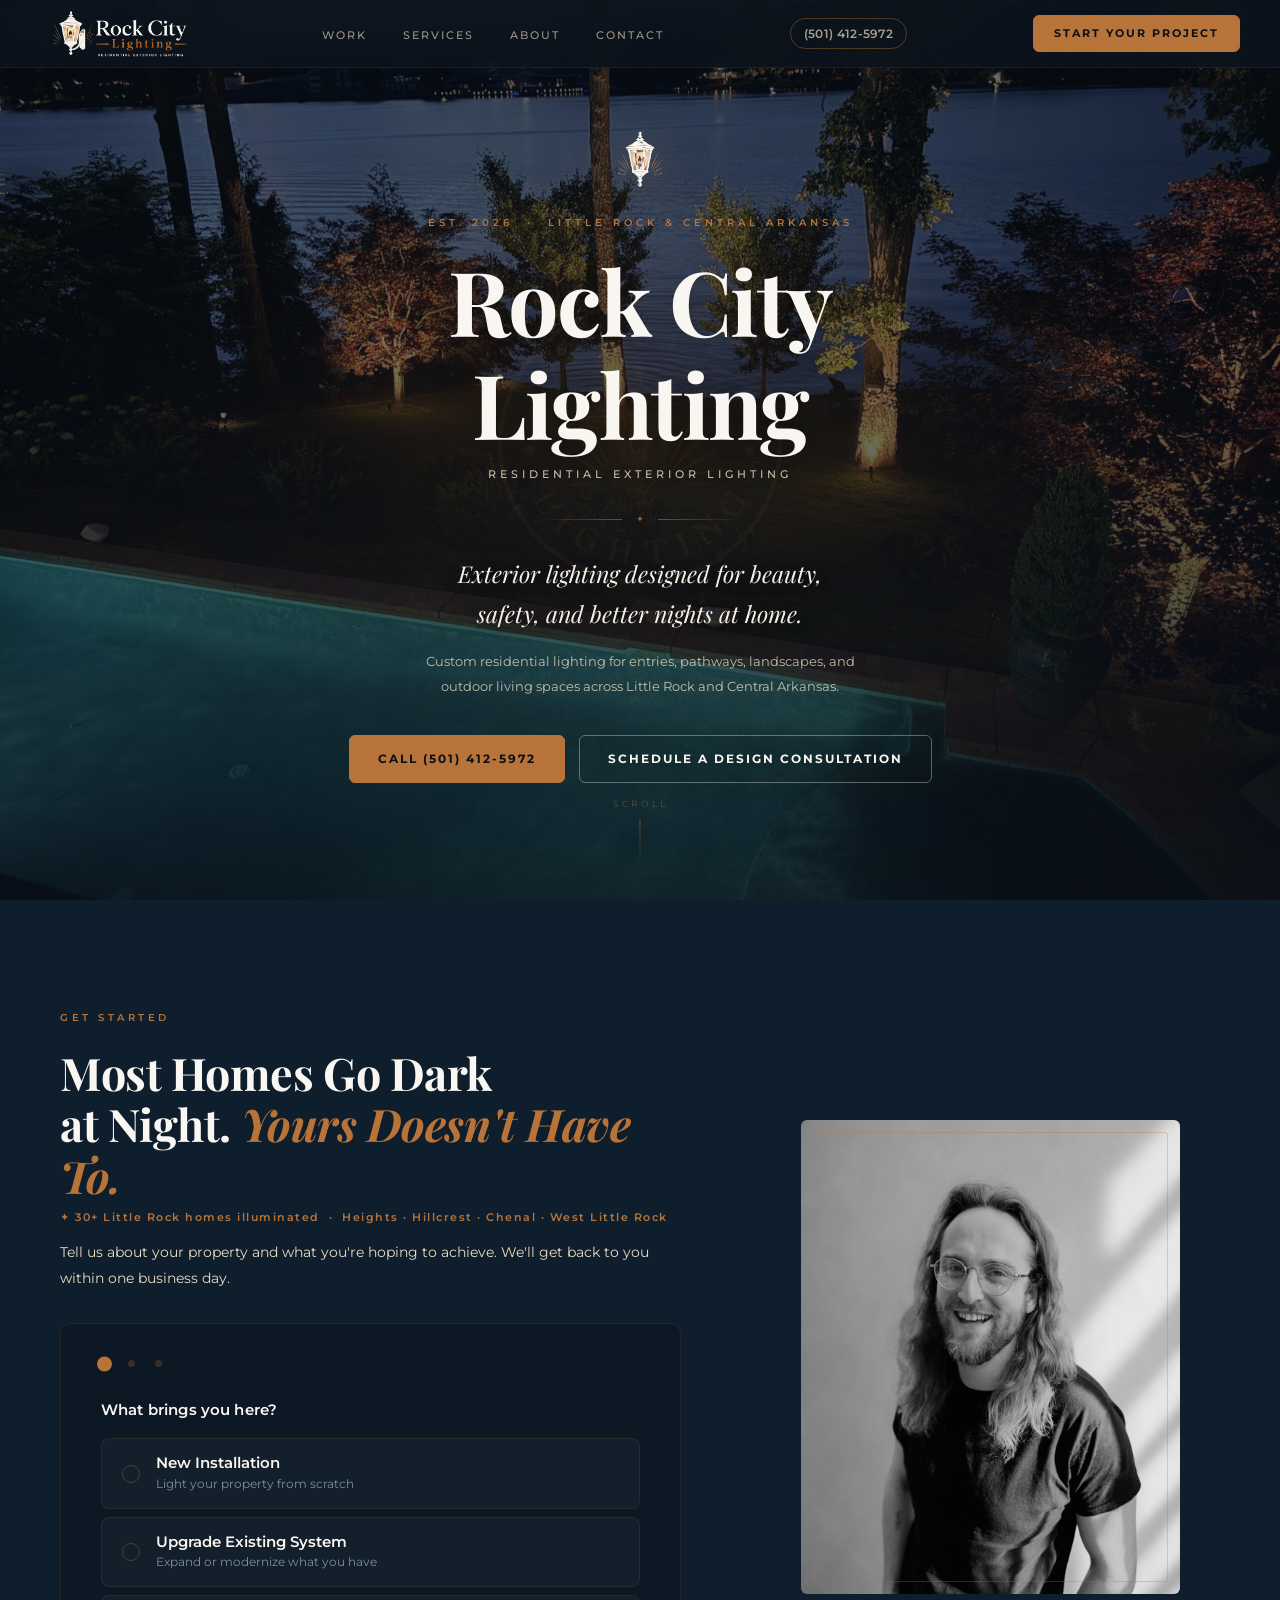
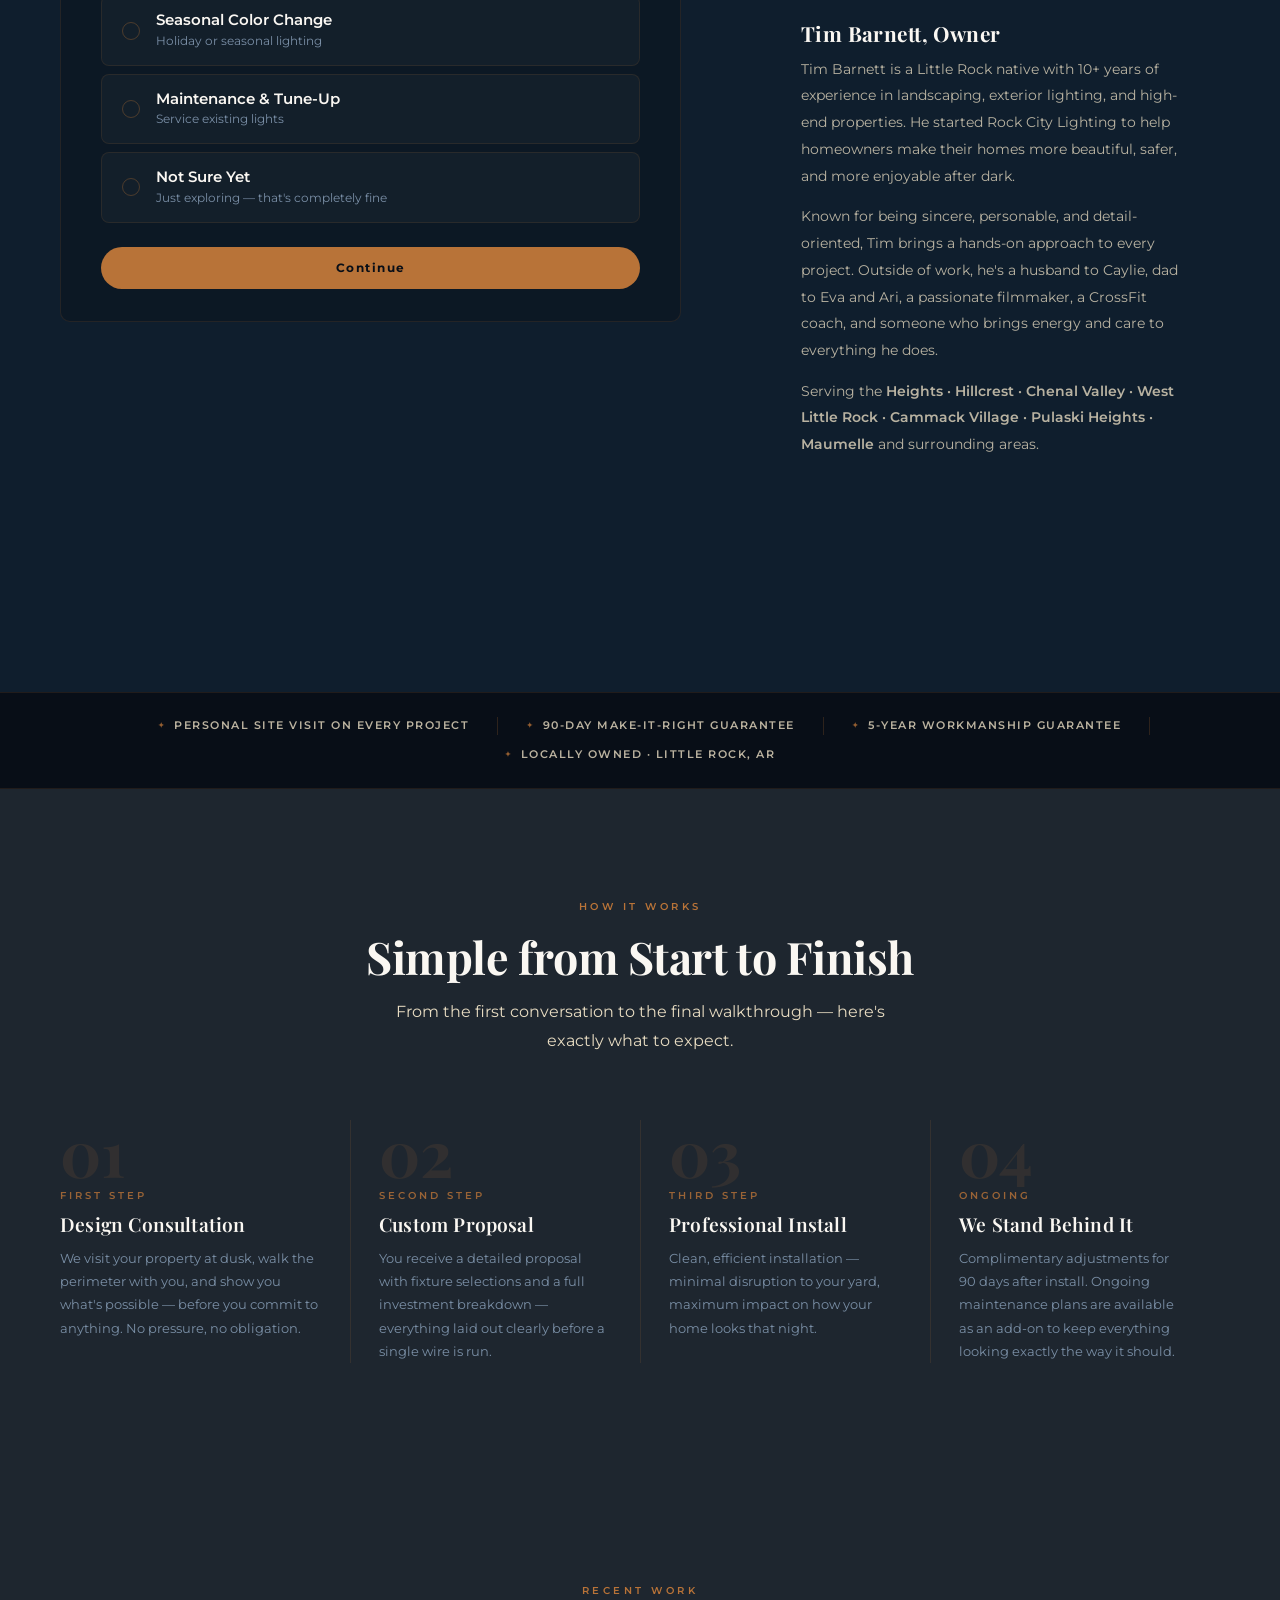
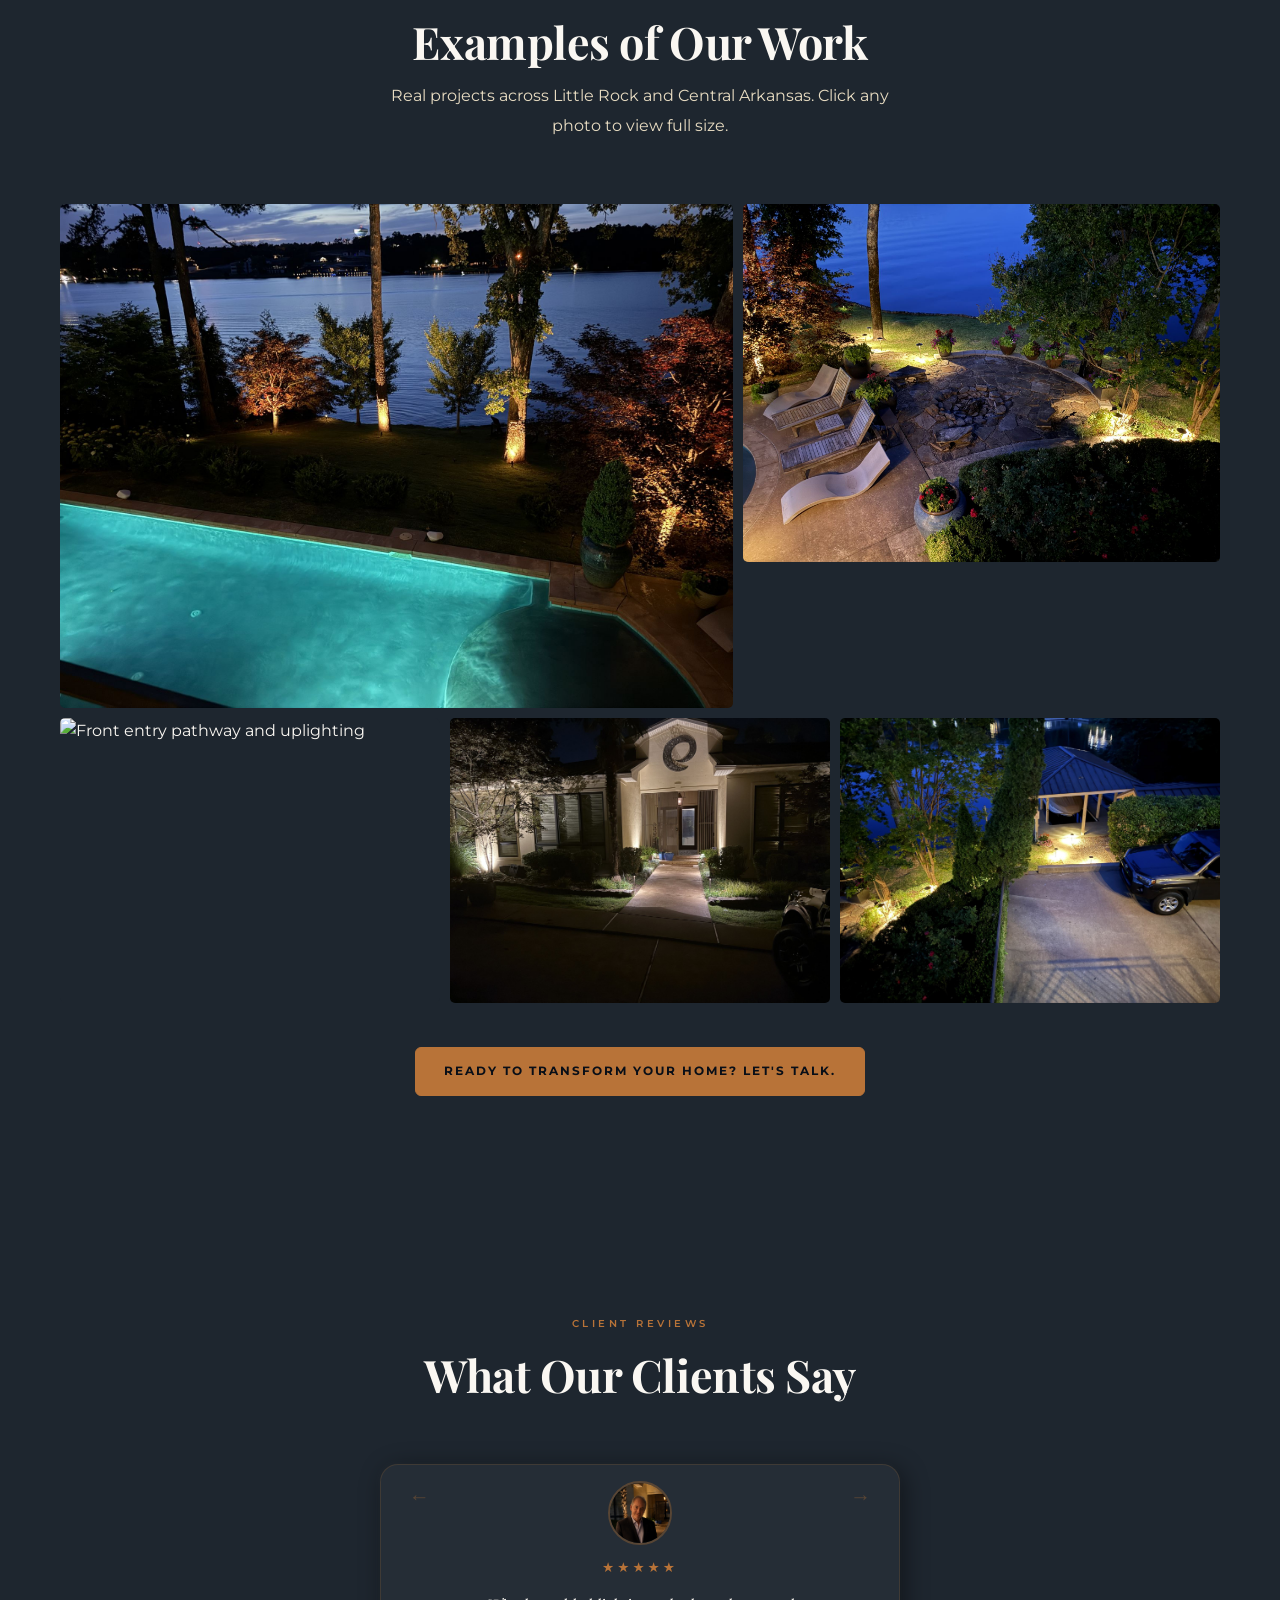
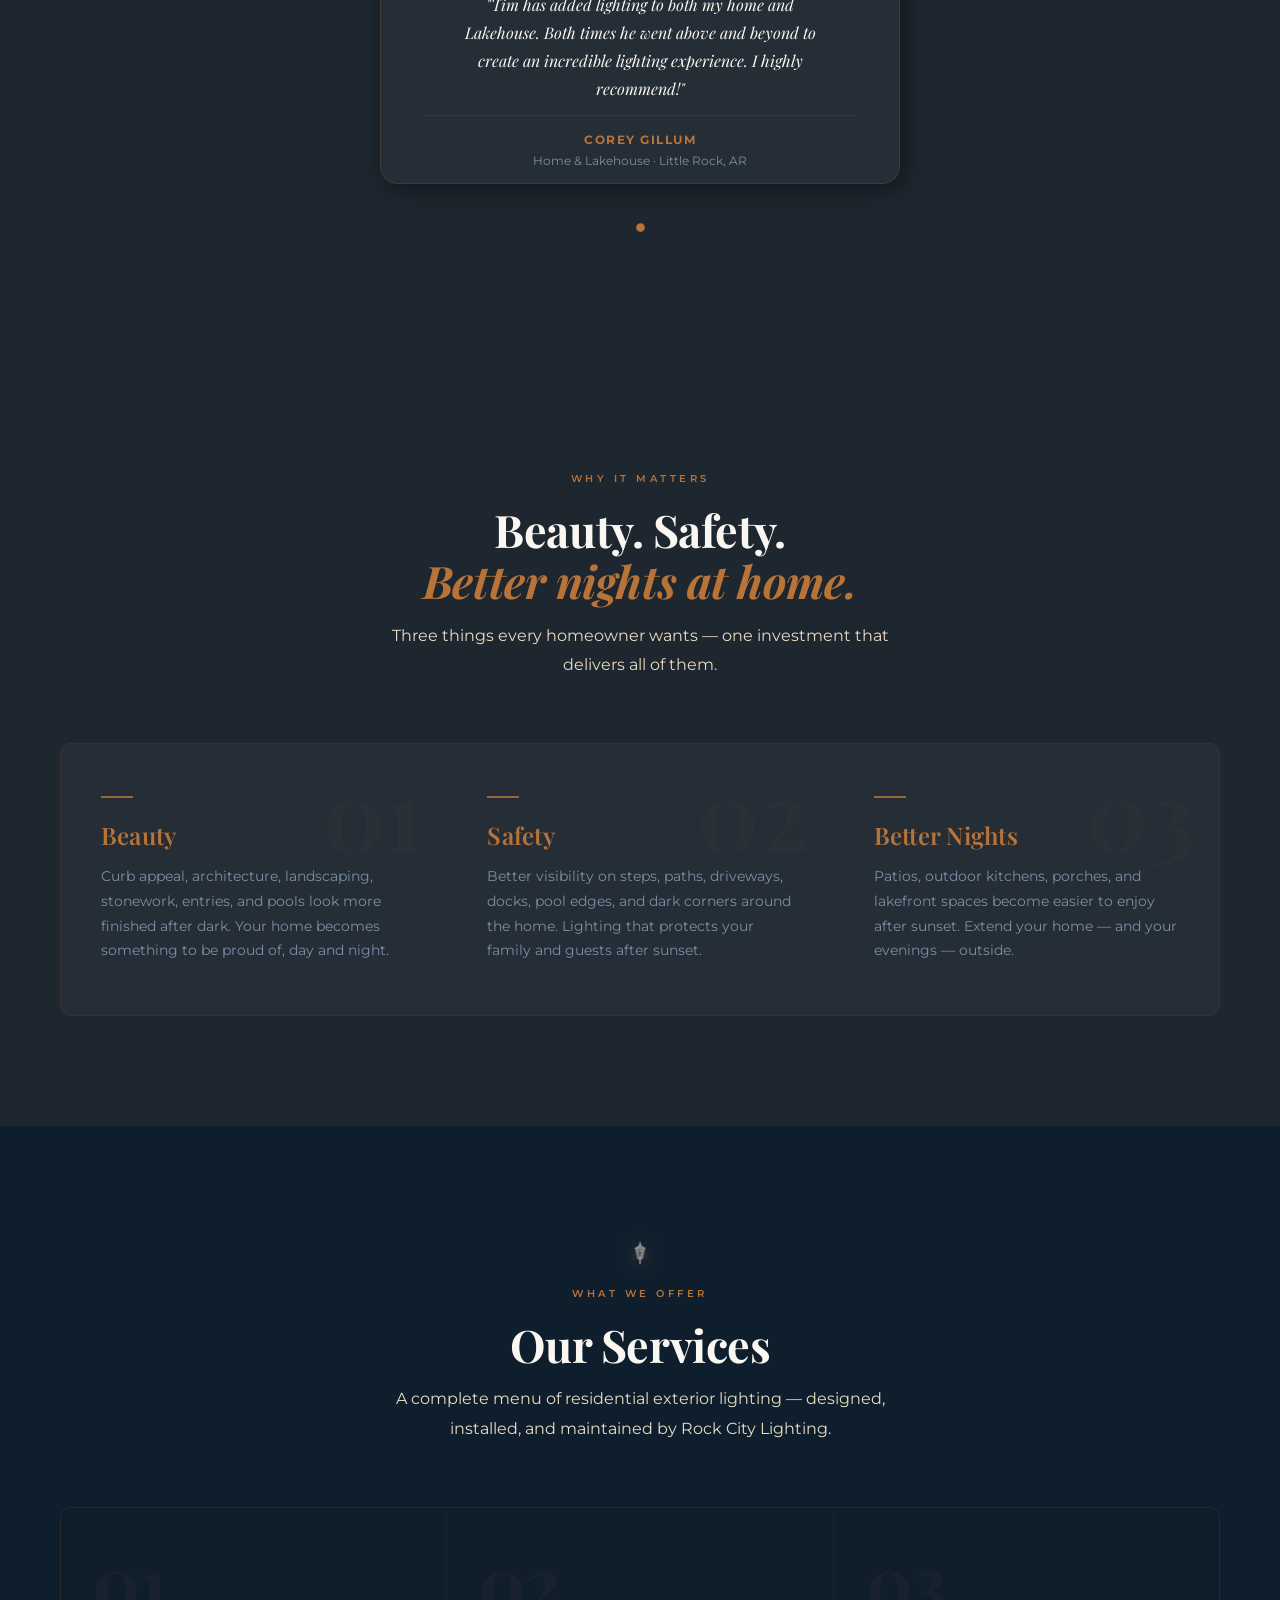
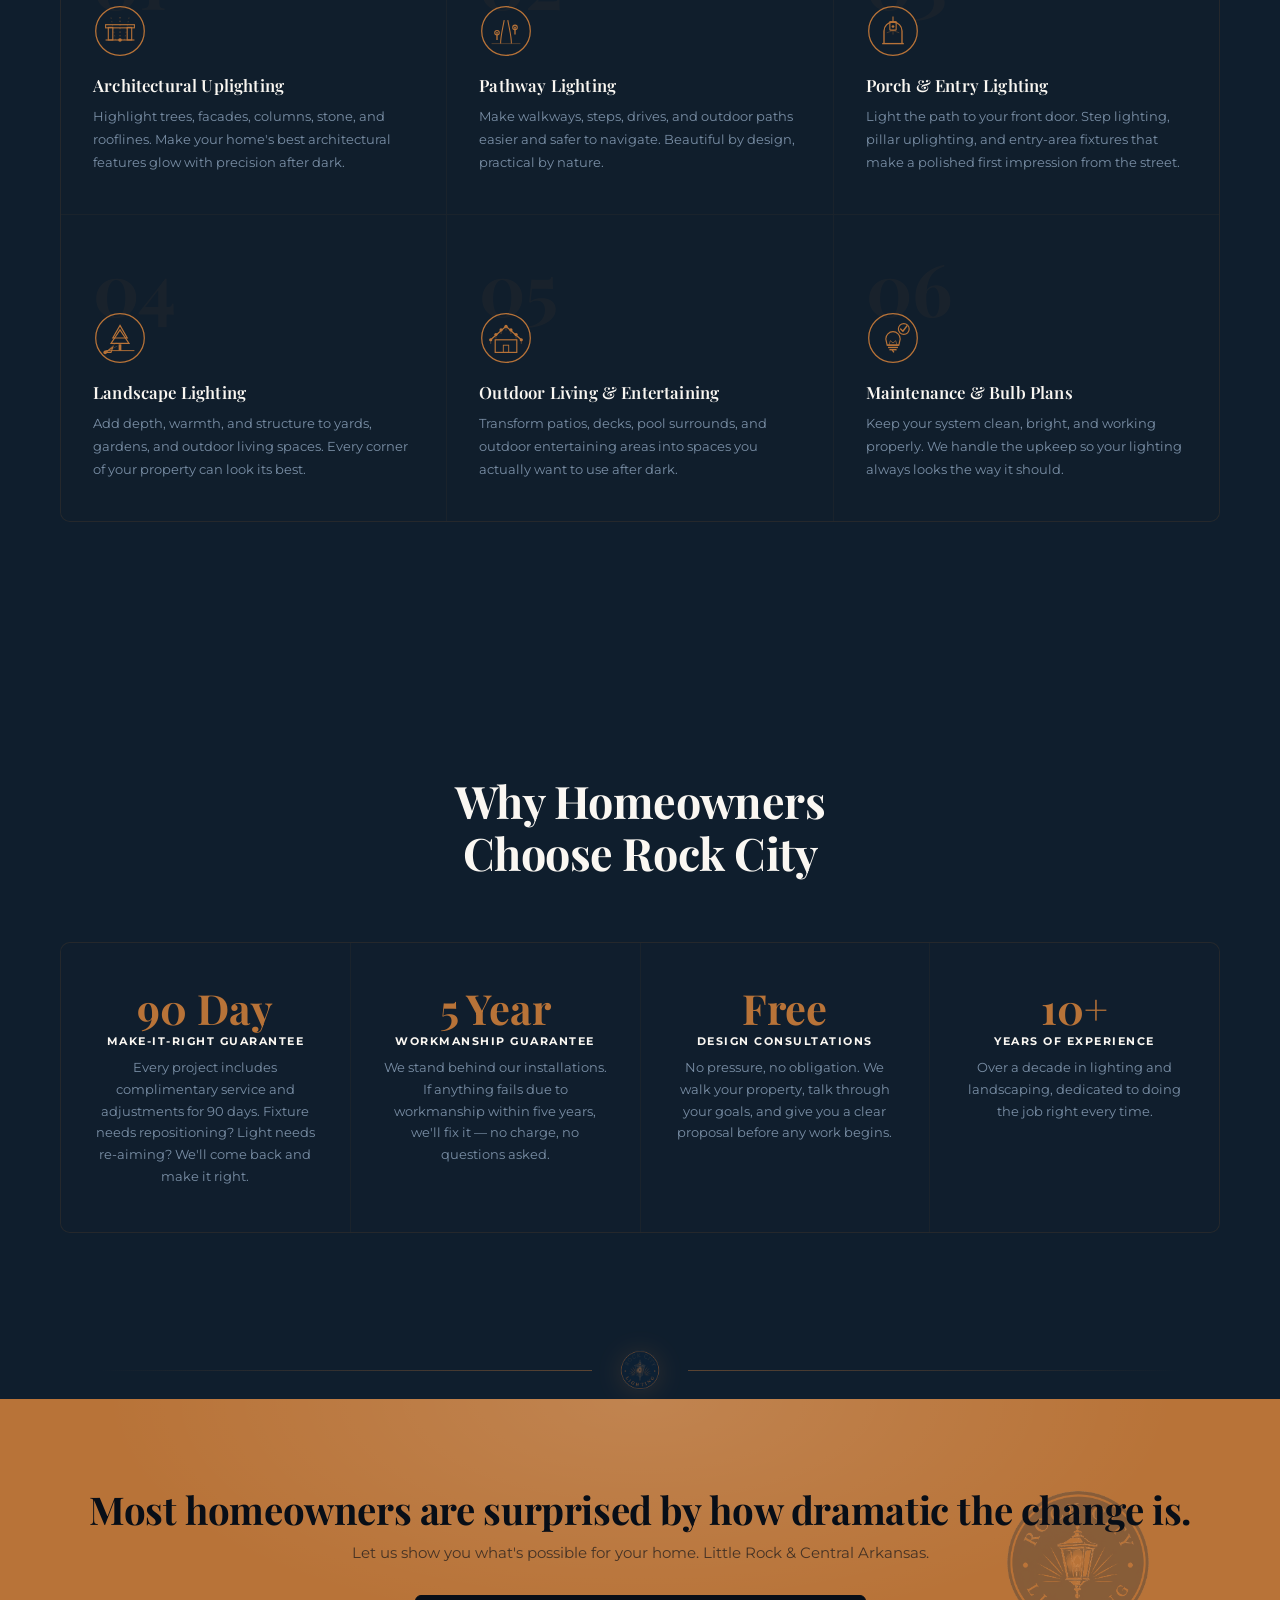
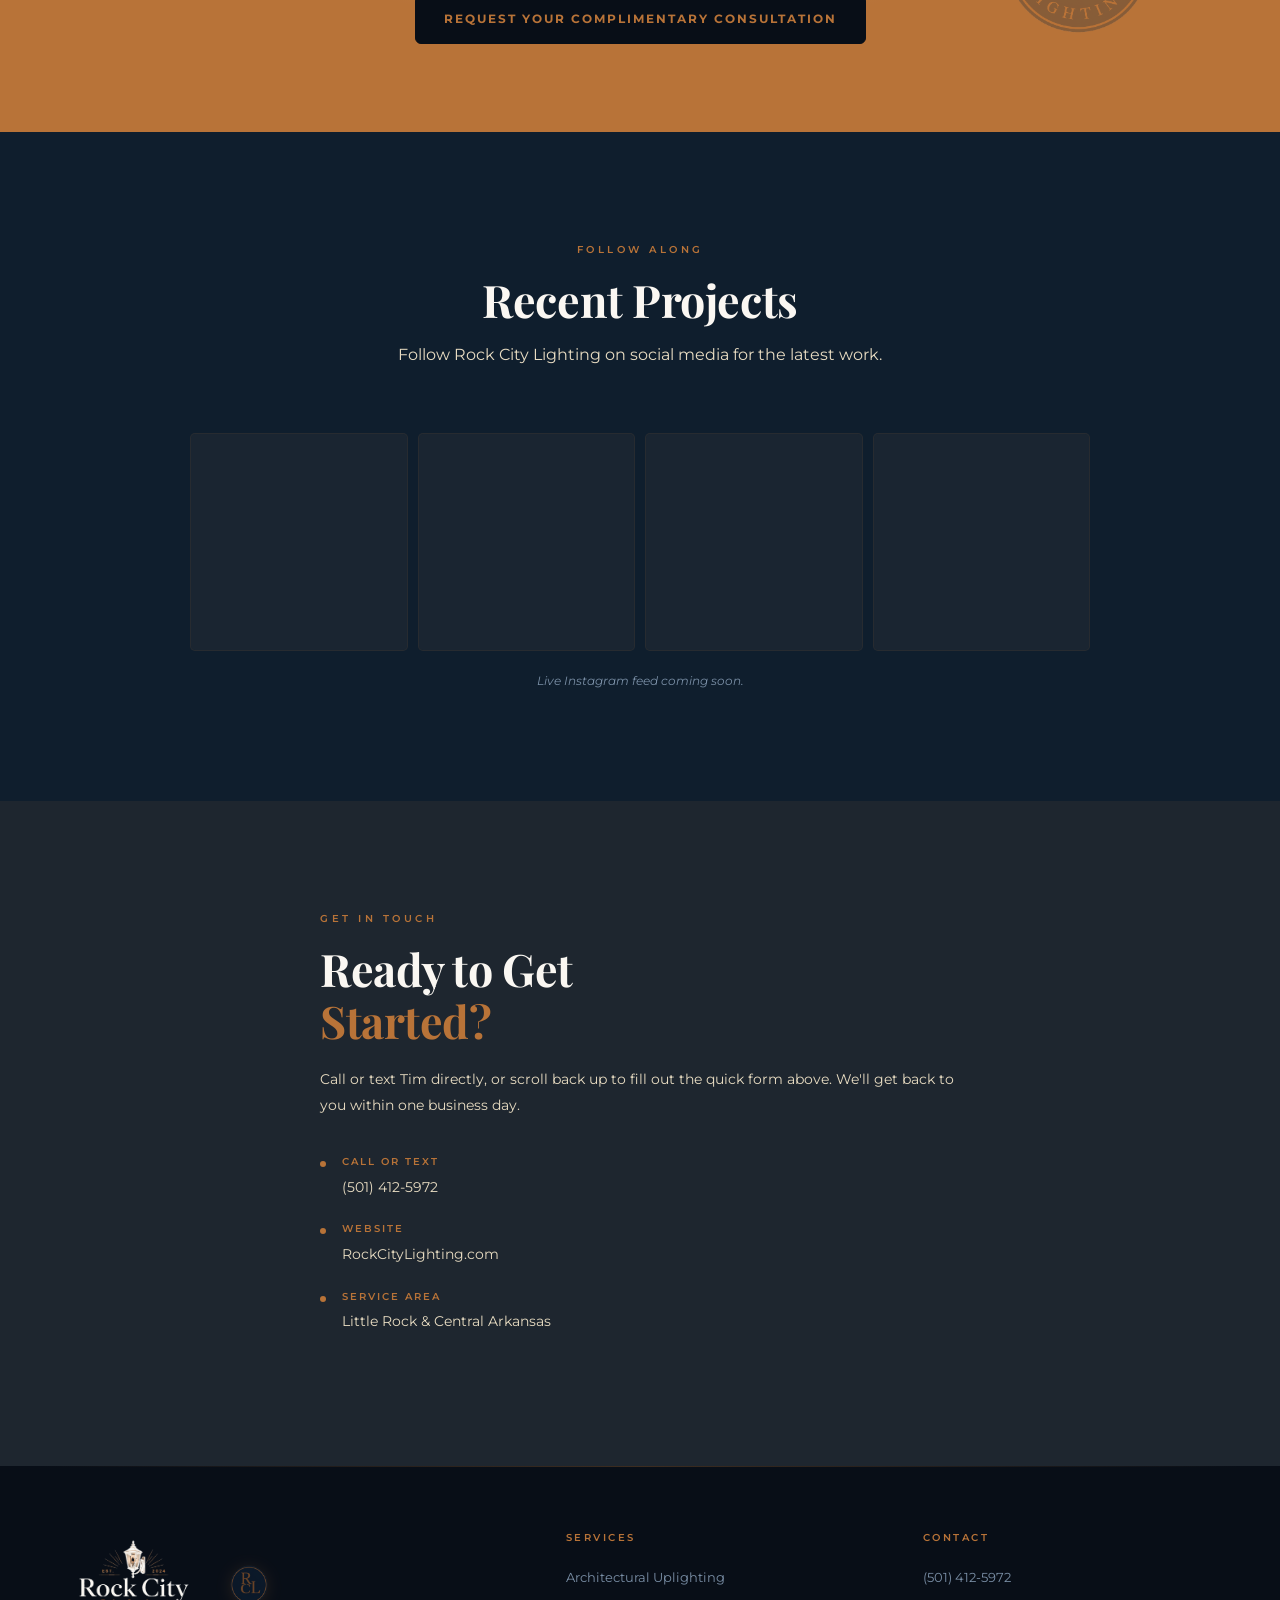
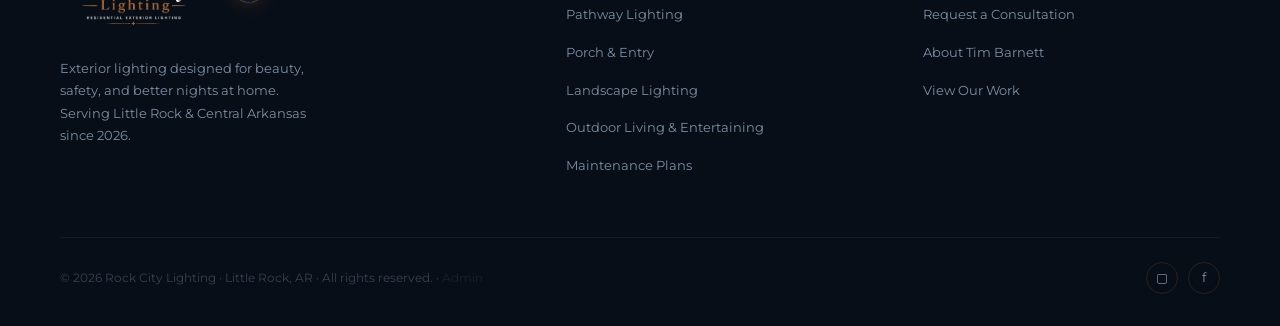
==== commit 169be00e: "Clarify ongoing maintenance as paid add-on, not included Co-Authored-By: Claude Sonnet 4.6 <noreply@" ====
--- a/index.html
+++ b/index.html
@@ -277,7 +277,7 @@
       <div class="process-step-num">04</div>
       <div class="process-step-label">Ongoing</div>
       <h3>We Stand Behind It</h3>
-      <p>Complimentary adjustments for 90 days after install. Plus ongoing maintenance plans to keep everything looking exactly the way it should.</p>
+      <p>Complimentary adjustments for 90 days after install. Ongoing maintenance plans are available as an add-on to keep everything looking exactly the way it should.</p>
     </div>
   </div>
 </section>
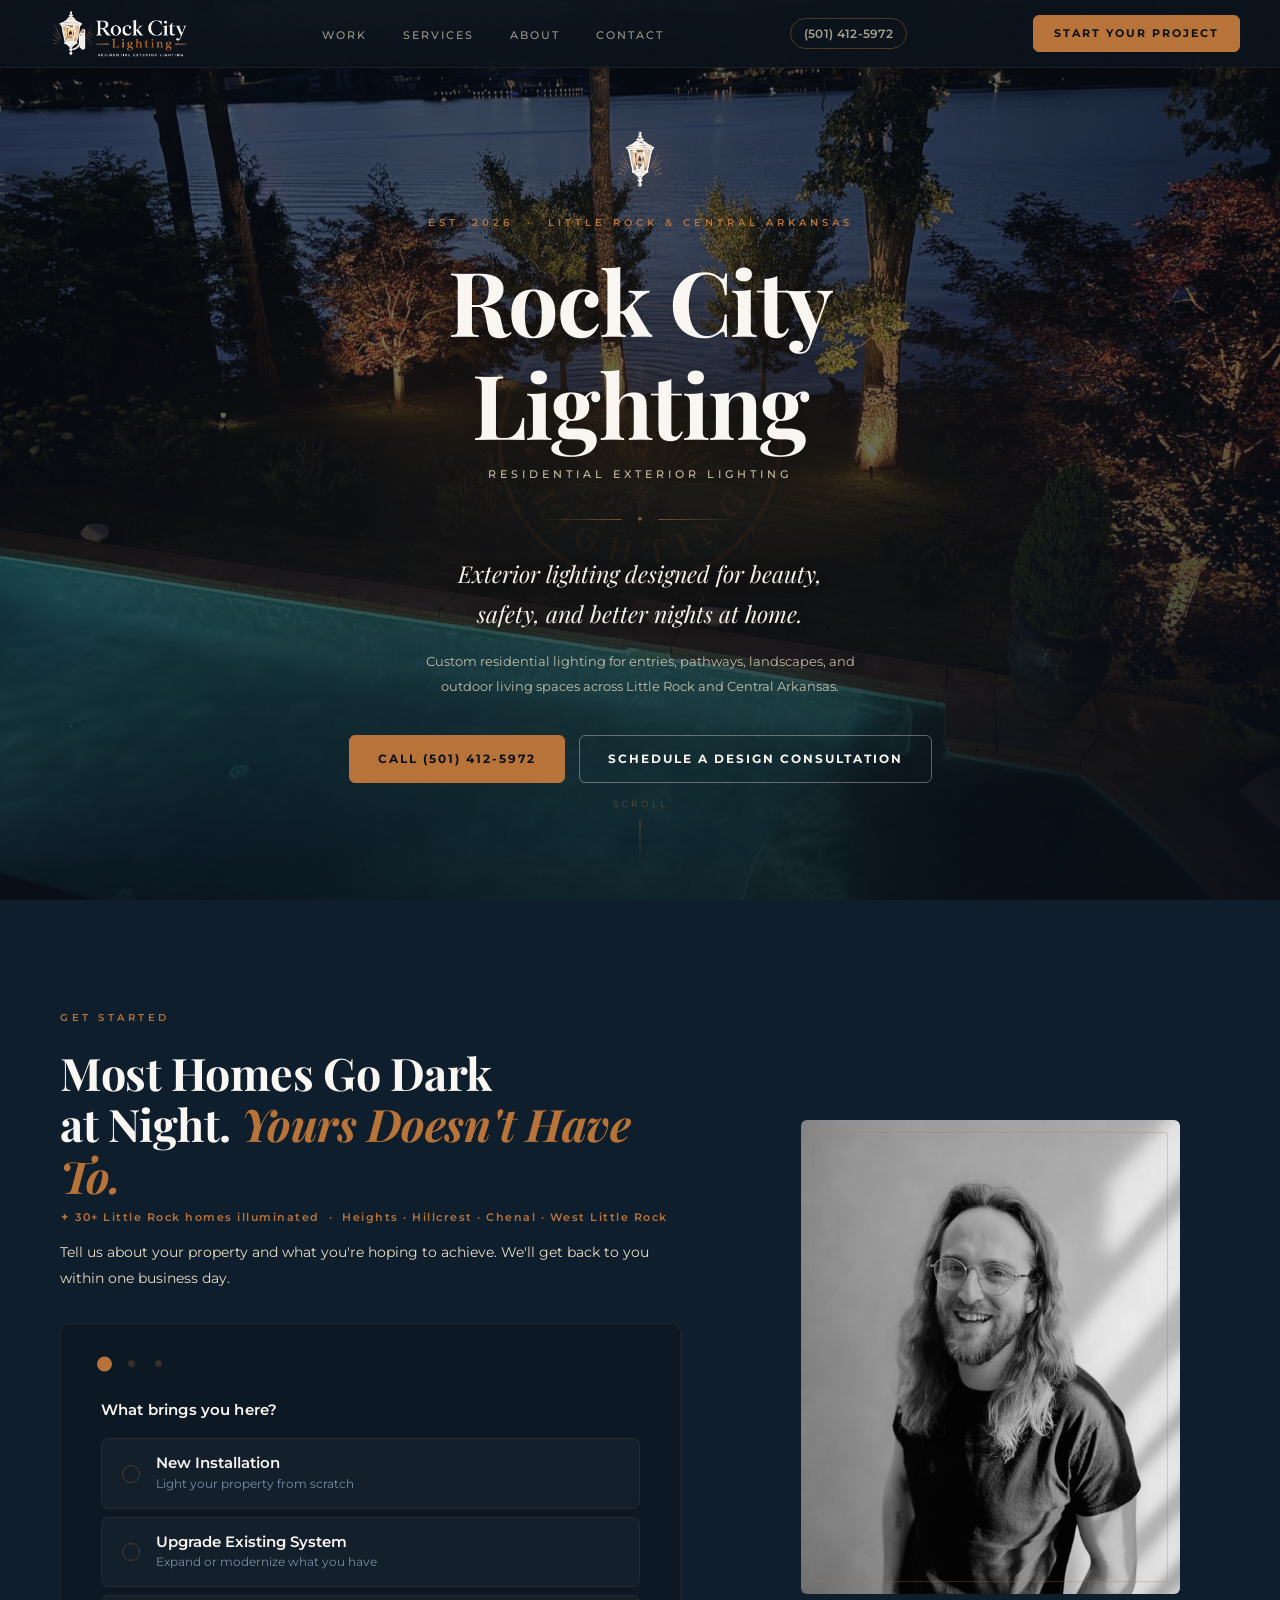
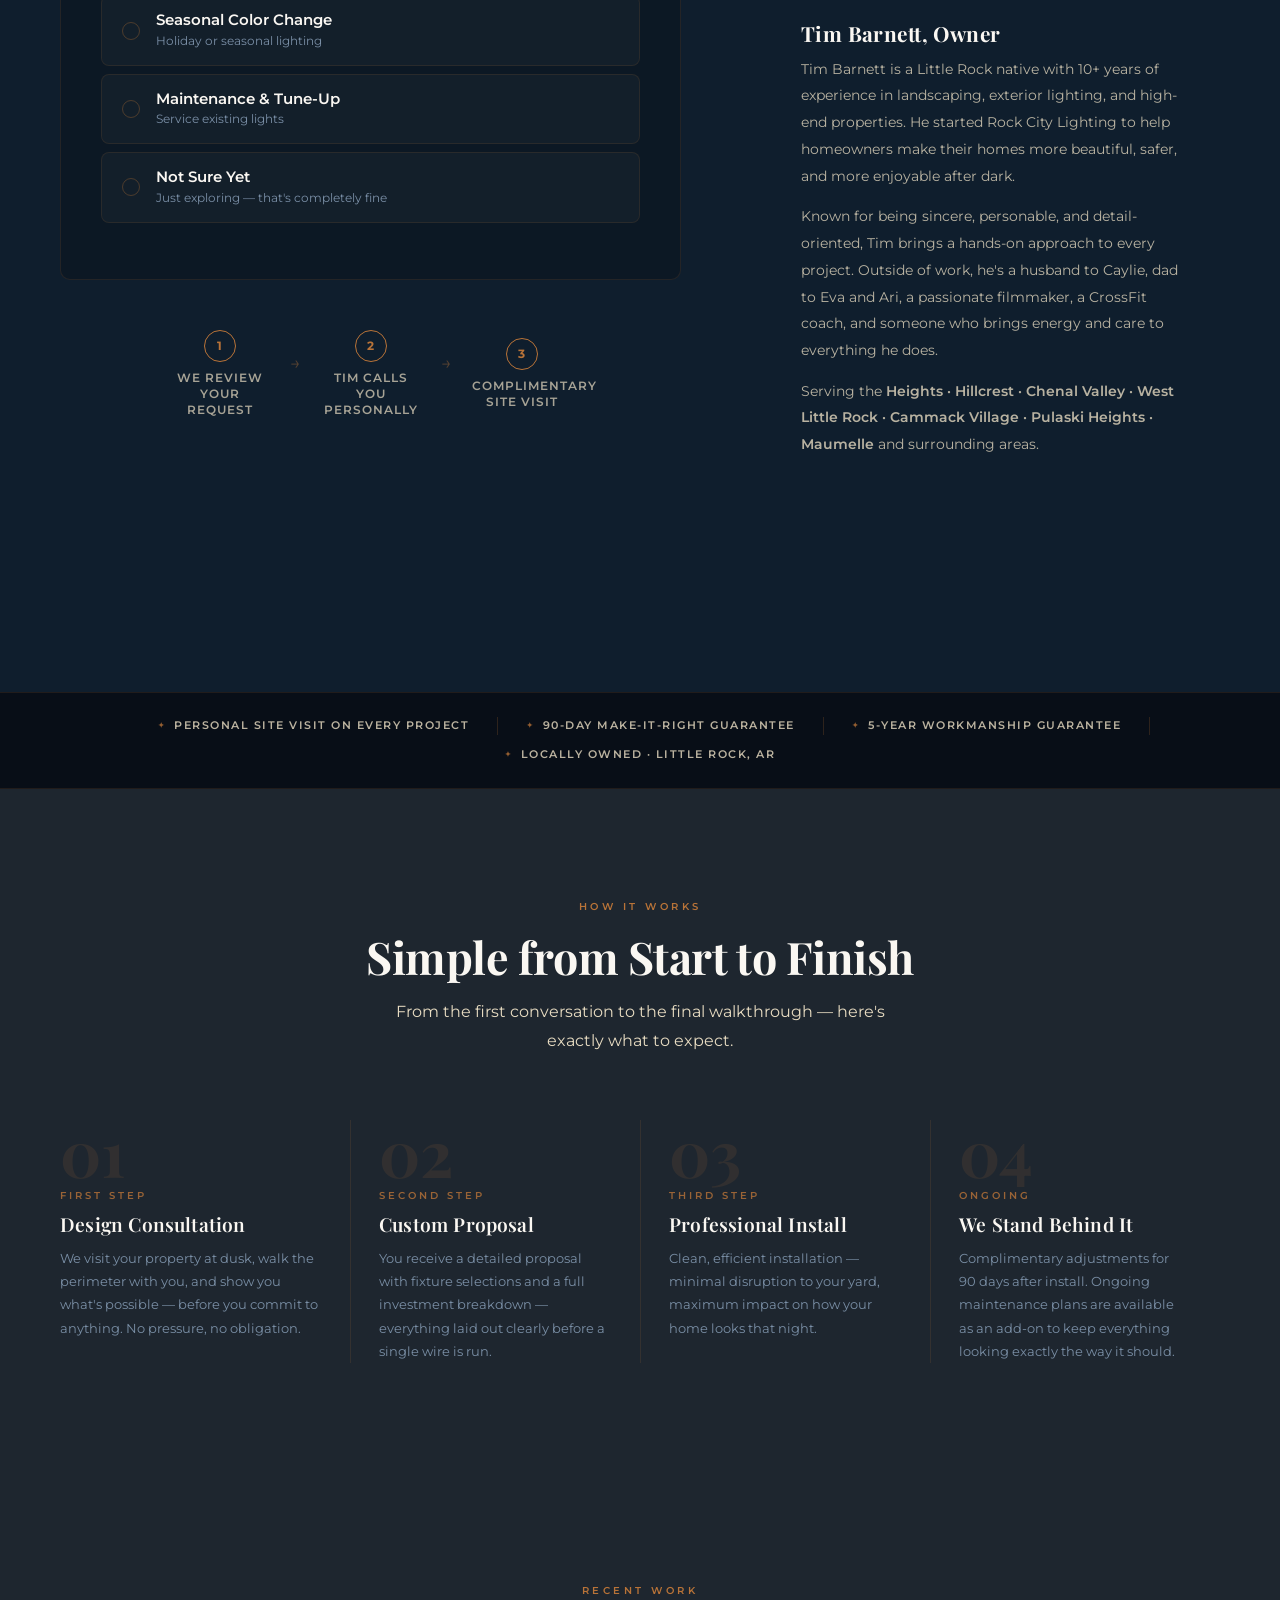
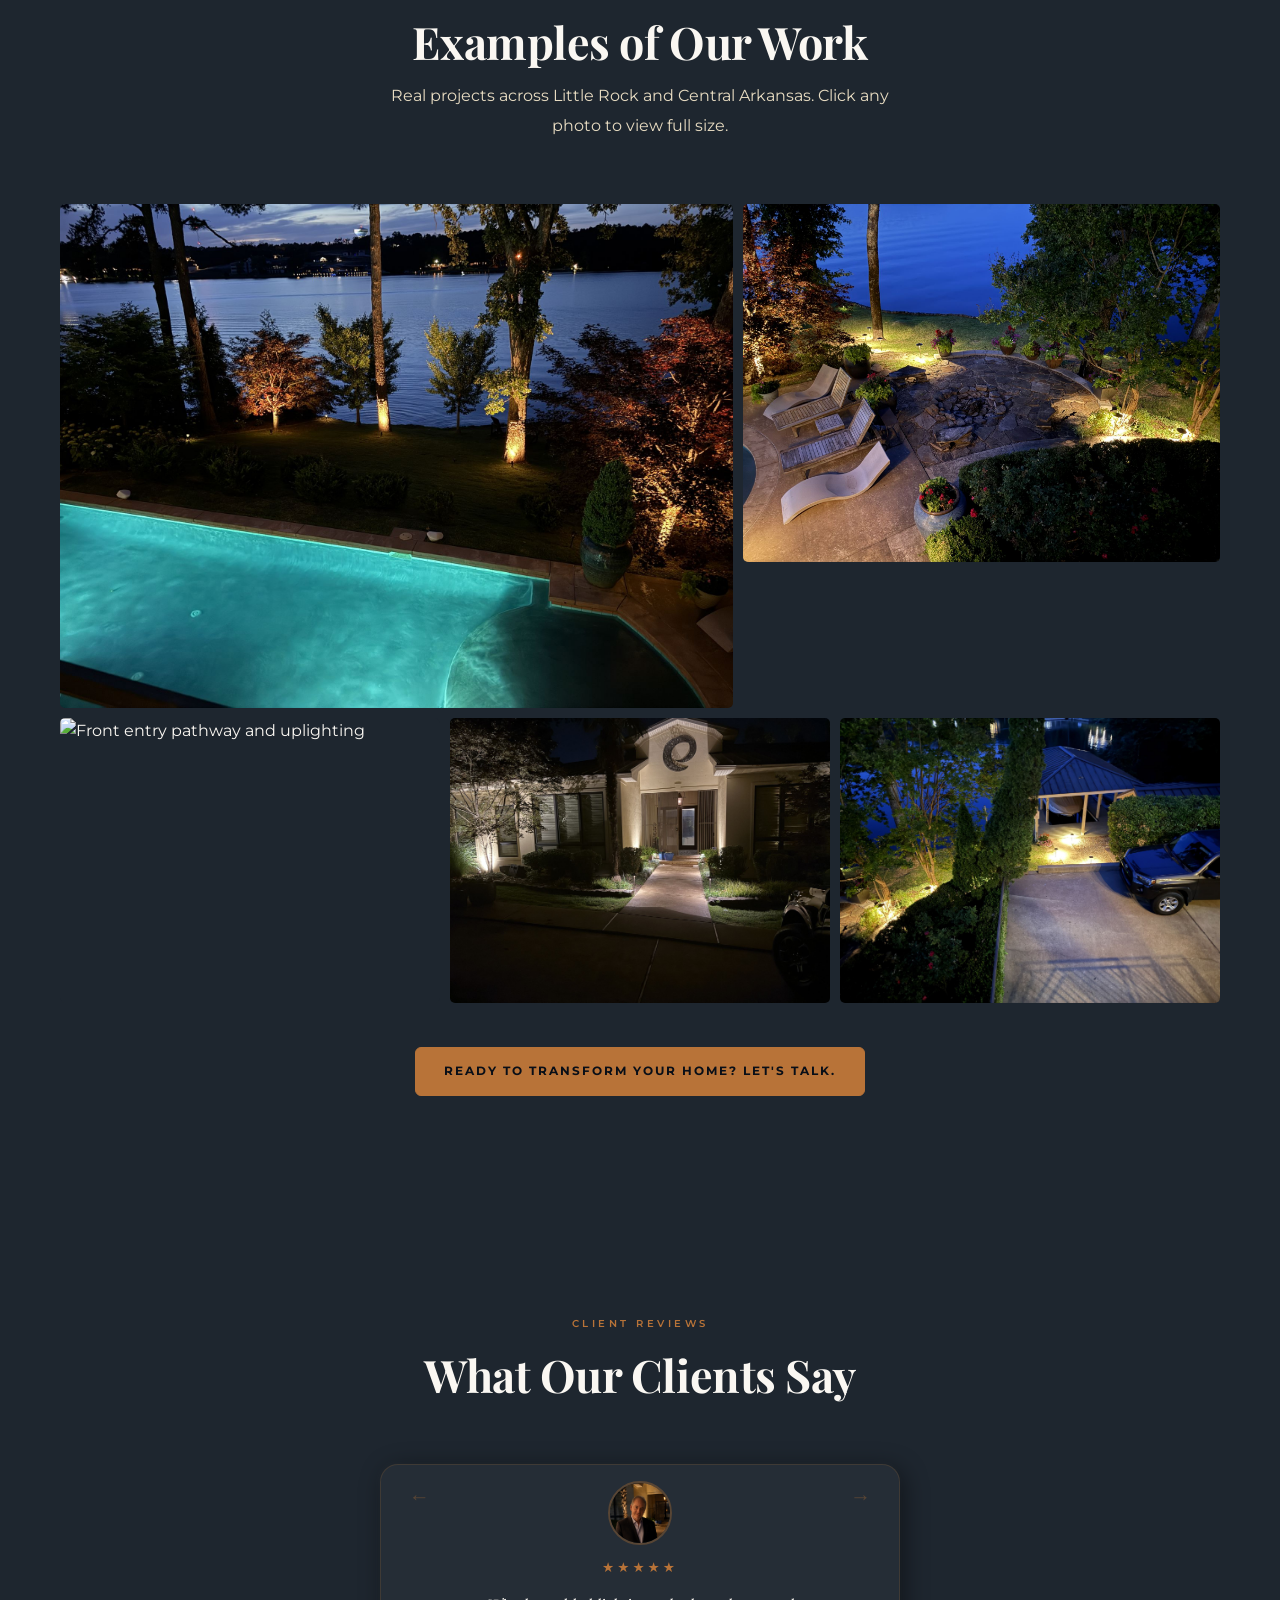
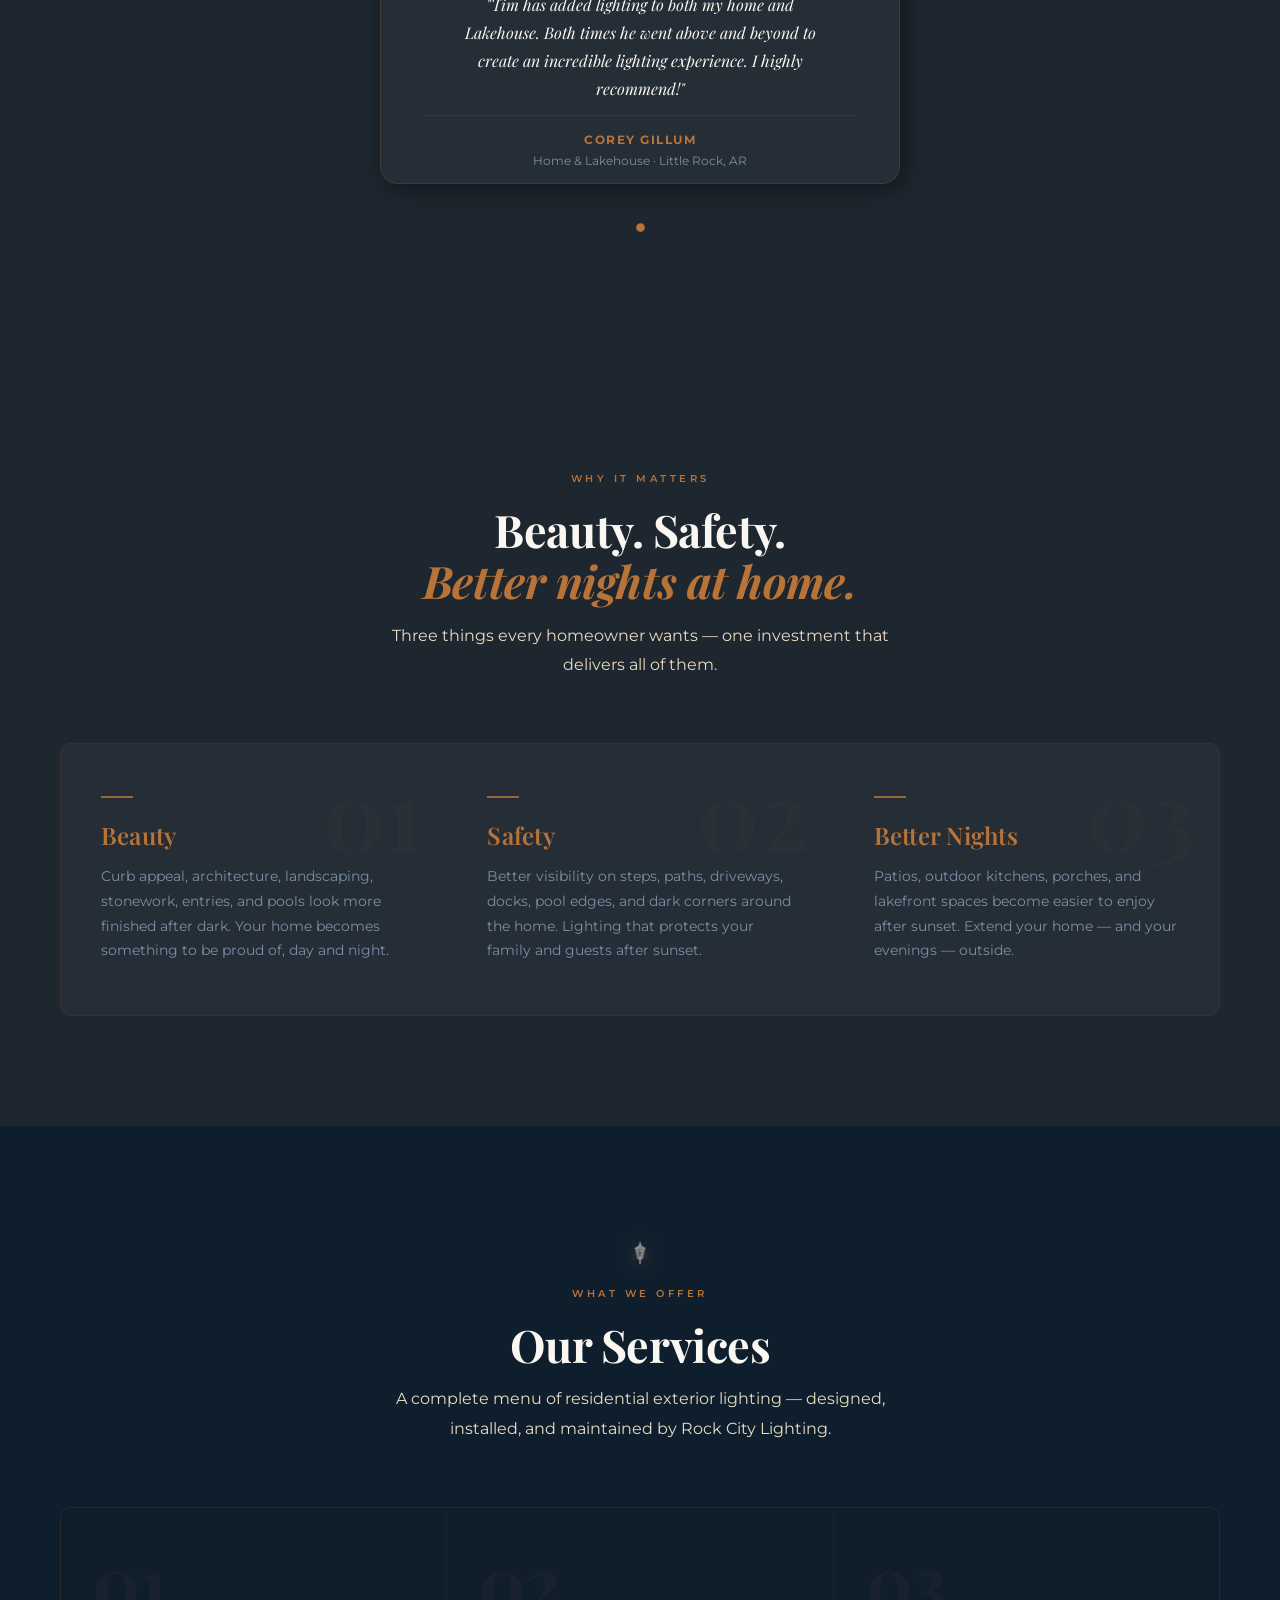
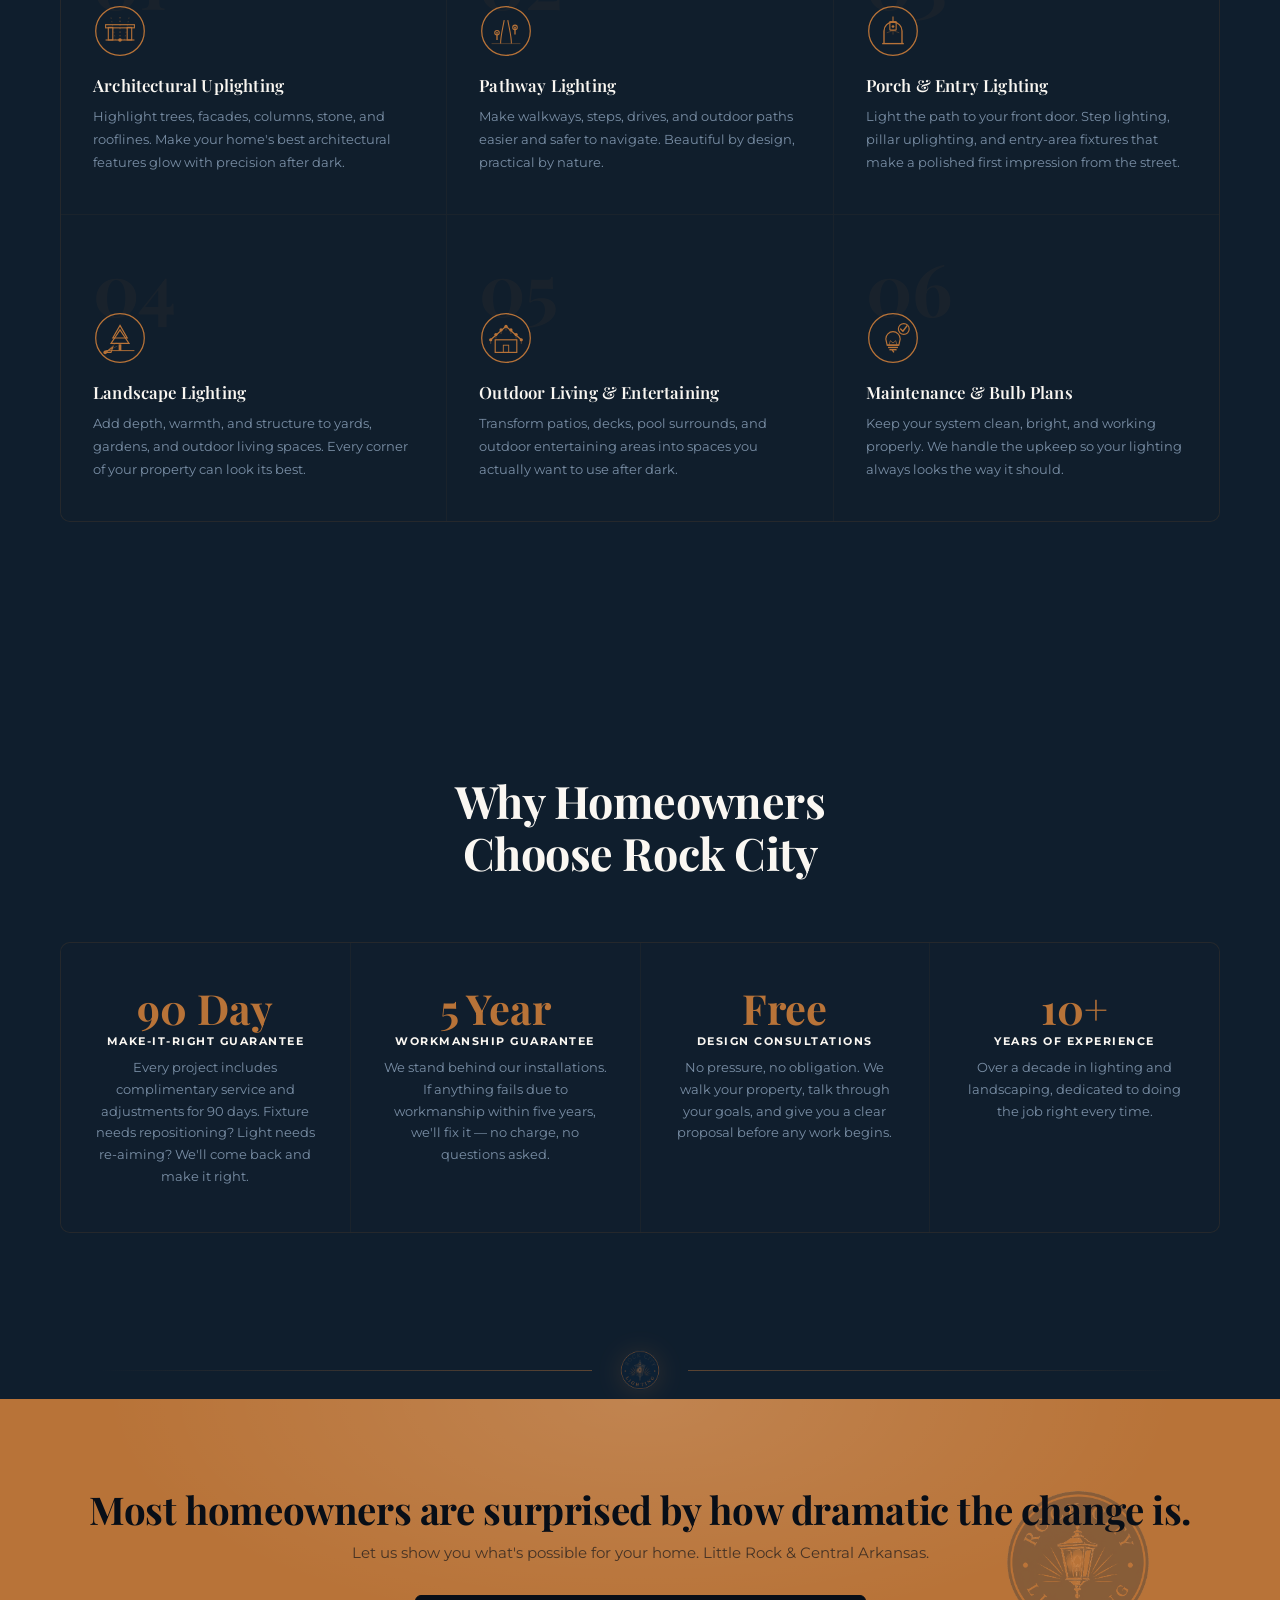
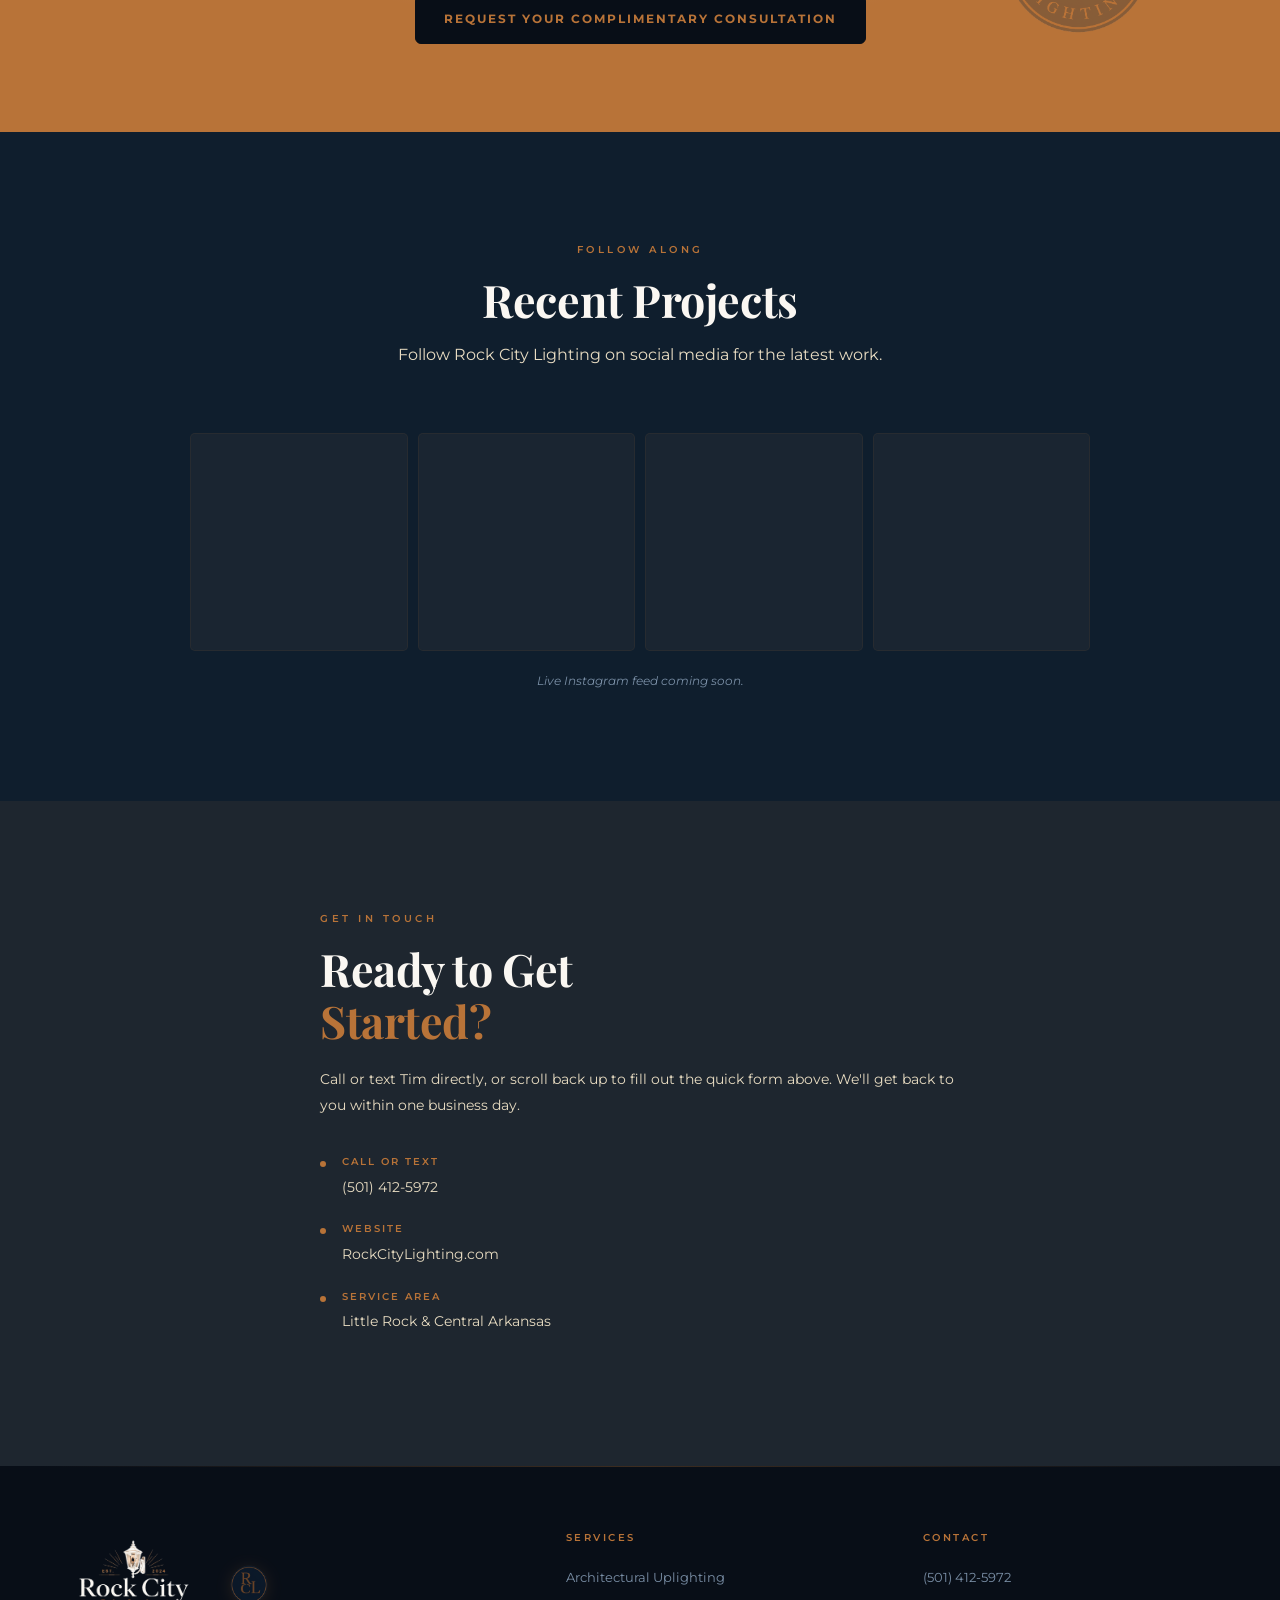
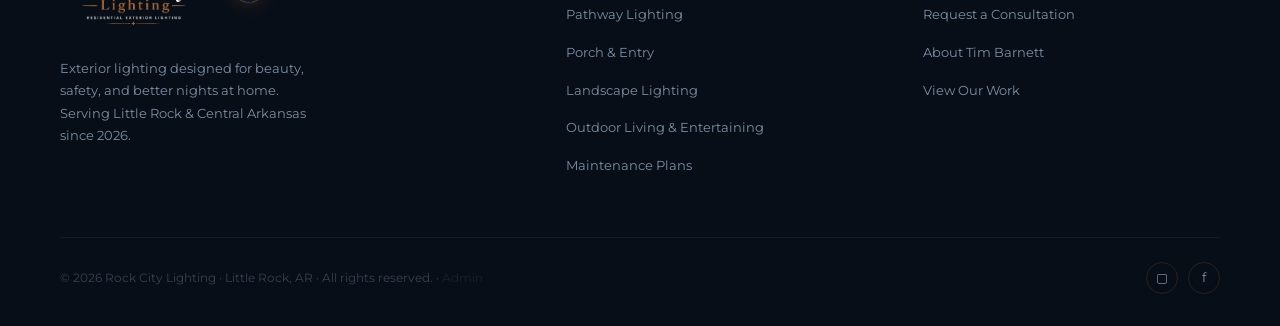
==== commit 3f1ebbc3: "Complete multi-step form overhaul — CSS, JS, confirmation panel - Add CSS for checkbox tiles, field " ====
--- a/index.html
+++ b/index.html
@@ -94,22 +94,24 @@
       <p class="hero-intro-sub reveal reveal-delay-2">Tell us about your property and what you're hoping to achieve. We'll get back to you within one business day.</p>
 
       <div class="lf-wrap" style="margin-top:32px;">
+
+        <!-- ── FORM ── -->
         <form id="lead-form" novalidate>
 
-          <!-- Step dot progress indicator -->
+          <!-- Dot progress indicator -->
           <div class="lf-dots" aria-hidden="true" id="lf-dots">
             <div class="lf-dot-pip"></div>
             <div class="lf-dot-pip"></div>
             <div class="lf-dot-pip"></div>
-            <div class="lf-dot-pill" id="lf-dot-pill"></div>
+            <div class="lf-dot-pill"></div>
           </div>
 
-          <!-- Step 1: Project type -->
+          <!-- Step 1: Project type — auto-advances on selection -->
           <div class="lf-panel active" id="step-1">
             <p class="lf-question">What brings you here?</p>
             <div class="lf-options" id="project-type-grid">
               <label class="lf-option">
-                <input type="radio" name="project" value="New Install" />
+                <input type="radio" name="project" value="New Installation" />
                 <span class="lf-option-inner">
                   <span class="lf-option-check"></span>
                   <span class="lf-option-body">
@@ -159,18 +161,69 @@
                 </span>
               </label>
             </div>
-            <div class="lf-btn-row" id="lf-btn-row-1">
-              <button type="button" class="lf-continue" onclick="formNext(1)">Continue</button>
+            <!-- No button on step 1 — tile selection auto-advances -->
+          </div>
+
+          <!-- Step 2: Area checkboxes — multi-select, no typing required -->
+          <div class="lf-panel" id="step-2">
+            <p class="lf-question">What areas are you thinking about? <span class="lf-optional">— pick all that apply</span></p>
+            <div class="lf-options lf-cb-options" id="area-grid">
+              <label class="lf-option lf-cb-option">
+                <input type="checkbox" name="areas" value="Front entry / driveway" />
+                <span class="lf-option-inner">
+                  <span class="lf-cb-check"></span>
+                  <span class="lf-option-body">
+                    <span class="lf-option-title">Front Entry / Driveway</span>
+                  </span>
+                </span>
+              </label>
+              <label class="lf-option lf-cb-option">
+                <input type="checkbox" name="areas" value="Backyard / patio" />
+                <span class="lf-option-inner">
+                  <span class="lf-cb-check"></span>
+                  <span class="lf-option-body">
+                    <span class="lf-option-title">Backyard / Patio</span>
+                  </span>
+                </span>
+              </label>
+              <label class="lf-option lf-cb-option">
+                <input type="checkbox" name="areas" value="Landscape / trees" />
+                <span class="lf-option-inner">
+                  <span class="lf-cb-check"></span>
+                  <span class="lf-option-body">
+                    <span class="lf-option-title">Landscape / Trees</span>
+                  </span>
+                </span>
+              </label>
+              <label class="lf-option lf-cb-option">
+                <input type="checkbox" name="areas" value="Pool or water feature" />
+                <span class="lf-option-inner">
+                  <span class="lf-cb-check"></span>
+                  <span class="lf-option-body">
+                    <span class="lf-option-title">Pool or Water Feature</span>
+                  </span>
+                </span>
+              </label>
+              <label class="lf-option lf-cb-option">
+                <input type="checkbox" name="areas" value="Full property" />
+                <span class="lf-option-inner">
+                  <span class="lf-cb-check"></span>
+                  <span class="lf-option-body">
+                    <span class="lf-option-title">Full Property</span>
+                  </span>
+                </span>
+              </label>
+              <label class="lf-option lf-cb-option">
+                <input type="checkbox" name="areas" value="Not sure yet" />
+                <span class="lf-option-inner">
+                  <span class="lf-cb-check"></span>
+                  <span class="lf-option-body">
+                    <span class="lf-option-title">Not Sure Yet</span>
+                  </span>
+                </span>
+              </label>
             </div>
-          </div>
-
-          <!-- Step 2: Optional description -->
-          <div class="lf-panel" id="step-2">
-            <p class="lf-question">Tell us about the property <span class="lf-optional">— optional</span></p>
-            <div class="form-group">
-              <textarea id="hi-desc" name="description" placeholder="Front entry, backyard, pool, trees, driveway — whatever you're thinking..."></textarea>
-            </div>
-            <div class="lf-btn-row lf-btn-row--split" id="lf-btn-row-2">
+            <div class="lf-btn-row lf-btn-row--split">
               <button type="button" class="lf-back" onclick="formBack(2)">Back</button>
               <button type="button" class="lf-continue" onclick="formNext(2)">Continue</button>
             </div>
@@ -178,7 +231,7 @@
 
           <!-- Step 3: Contact info -->
           <div class="lf-panel" id="step-3">
-            <p class="lf-question">How do we reach you?</p>
+            <p class="lf-question">Last step — how do we reach you?</p>
             <div class="form-group">
               <label for="hi-name">Name</label>
               <input type="text" id="hi-name" name="name" autocomplete="name" autocorrect="off" autocapitalize="words" placeholder="Your name" required />
@@ -186,24 +239,64 @@
             <div class="form-group">
               <label for="hi-phone">Phone</label>
               <input type="text" inputmode="tel" id="hi-phone" name="phone" autocomplete="tel" placeholder="(501) 555-0000" required oninput="formatPhone(this)" />
+              <span class="lf-field-note">We only call during the window you choose below</span>
             </div>
             <div class="form-group">
               <label for="hi-email">Email</label>
               <input type="email" id="hi-email" name="email" autocomplete="email" placeholder="you@email.com" required />
+              <span class="lf-field-note">Just project updates — no marketing emails</span>
             </div>
-            <div class="lf-btn-row lf-btn-row--split" id="lf-btn-row-3">
+            <div class="form-group">
+              <label for="hi-timing">Best time to call you</label>
+              <select id="hi-timing" name="timing" required>
+                <option value="" disabled selected>Pick a window</option>
+                <option value="Morning (8am–Noon)">Morning (8am – Noon)</option>
+                <option value="Afternoon (Noon–5pm)">Afternoon (Noon – 5pm)</option>
+                <option value="Evening (5pm–8pm)">Evening (5pm – 8pm)</option>
+              </select>
+            </div>
+            <div class="lf-btn-row lf-btn-row--split">
               <button type="button" class="lf-back" onclick="formBack(3)">Back</button>
               <button type="submit" class="lf-continue form-submit">
                 <span class="lf-check-icon" aria-hidden="true">
                   <svg width="15" height="15" viewBox="0 0 24 24" fill="none" stroke="currentColor" stroke-width="2.5" stroke-linecap="round" stroke-linejoin="round"><path d="M22 11.08V12a10 10 0 1 1-5.93-9.14"/><polyline points="22 4 12 14.01 9 11.01"/></svg>
                 </span>
-                Request a Consultation
+                Get My Free Consultation
               </button>
             </div>
-            <p class="lf-microcopy">We'll be in touch within one business day. No pressure, no obligation.</p>
+            <p class="lf-microcopy">No pressure, no obligation. Just a conversation about your property.</p>
           </div>
 
         </form>
+
+        <!-- ── CONFIRMATION (shown after submission) ── -->
+        <div class="lf-confirm" id="lf-confirm" style="display:none;">
+          <div class="lf-confirm-icon">✦</div>
+          <h3 class="lf-confirm-heading">You're all set, <span id="lf-confirm-name">there</span>.</h3>
+          <p class="lf-confirm-body">Tim will reach out personally — usually within a few hours during business hours. He'll call during the window you selected.</p>
+          <p class="lf-confirm-body">The next step is a short conversation about your property, then if it's a good fit, he'll schedule a complimentary site visit to see your space and talk through ideas.</p>
+          <a href="tel:5014125972" class="lf-confirm-phone">(501) 412-5972</a>
+          <p class="lf-confirm-note">Or just call Tim directly — he picks up.</p>
+        </div>
+
+      </div>
+
+      <!-- What happens next -->
+      <div class="lf-next-steps reveal">
+        <div class="lf-ns-step">
+          <span class="lf-ns-num">1</span>
+          <span class="lf-ns-text">We review your request</span>
+        </div>
+        <div class="lf-ns-arrow">→</div>
+        <div class="lf-ns-step">
+          <span class="lf-ns-num">2</span>
+          <span class="lf-ns-text">Tim calls you personally</span>
+        </div>
+        <div class="lf-ns-arrow">→</div>
+        <div class="lf-ns-step">
+          <span class="lf-ns-num">3</span>
+          <span class="lf-ns-text">Complimentary site visit</span>
+        </div>
       </div>
     </div>
 
--- a/css/style.css
+++ b/css/style.css
@@ -1713,6 +1713,183 @@
   .lf-btn-row--split .lf-back { width: 68px; flex: 0 0 68px; padding: 14px 14px; }
 }
 
+/* Checkbox tiles (step 2) */
+.lf-cb-options { gap: 10px; }
+
+.lf-cb-option { cursor: pointer; }
+
+.lf-cb-option input[type="checkbox"] {
+  position: absolute;
+  opacity: 0;
+  width: 0;
+  height: 0;
+  pointer-events: none;
+}
+
+.lf-cb-check {
+  flex-shrink: 0;
+  width: 20px;
+  height: 20px;
+  border: 2px solid rgba(184,115,51,0.4);
+  border-radius: 4px;
+  background: transparent;
+  transition: background 0.18s, border-color 0.18s;
+  position: relative;
+}
+
+.lf-cb-check::after {
+  content: '';
+  position: absolute;
+  top: 3px;
+  left: 6px;
+  width: 5px;
+  height: 9px;
+  border: 2px solid var(--navy);
+  border-top: none;
+  border-left: none;
+  transform: rotate(45deg) scale(0);
+  transition: transform 0.15s cubic-bezier(0.34,1.56,0.64,1);
+}
+
+.lf-cb-option input:checked ~ .lf-option-inner {
+  border-color: var(--copper);
+  background: rgba(184,115,51,0.1);
+}
+
+.lf-cb-option input:checked ~ .lf-option-inner .lf-cb-check {
+  background: var(--copper);
+  border-color: var(--copper);
+}
+
+.lf-cb-option input:checked ~ .lf-option-inner .lf-cb-check::after {
+  transform: rotate(45deg) scale(1);
+}
+
+/* Field microcopy */
+.lf-field-note {
+  display: block;
+  font-size: 0.68rem;
+  color: var(--muted);
+  opacity: 0.75;
+  margin-top: 5px;
+  letter-spacing: 0.3px;
+}
+
+/* Confirmation panel */
+.lf-confirm {
+  padding: 8px 4px 16px;
+  text-align: center;
+}
+
+.lf-confirm-icon {
+  font-size: 1.6rem;
+  color: var(--copper);
+  margin-bottom: 16px;
+  display: block;
+  animation: spinOnce 0.6s cubic-bezier(0.34,1.56,0.64,1) both;
+}
+
+@keyframes spinOnce {
+  from { transform: rotate(-90deg) scale(0.5); opacity: 0; }
+  to   { transform: rotate(0deg)   scale(1);   opacity: 1; }
+}
+
+.lf-confirm-heading {
+  font-family: var(--font-serif);
+  font-size: 1.45rem;
+  font-weight: 600;
+  color: var(--cream);
+  margin-bottom: 14px;
+  line-height: 1.3;
+}
+
+.lf-confirm-body {
+  font-size: 0.875rem;
+  color: var(--sand);
+  opacity: 0.85;
+  line-height: 1.65;
+  margin-bottom: 10px;
+}
+
+.lf-confirm-phone {
+  display: inline-block;
+  margin-top: 18px;
+  margin-bottom: 8px;
+  font-size: 1.2rem;
+  font-weight: 700;
+  color: var(--copper-light);
+  letter-spacing: 0.5px;
+  transition: color 0.2s;
+}
+
+.lf-confirm-phone:hover { color: var(--cream); }
+
+.lf-confirm-note {
+  font-size: 0.72rem;
+  color: var(--muted);
+  opacity: 0.7;
+  letter-spacing: 0.3px;
+}
+
+/* What happens next strip */
+.lf-next-steps {
+  display: flex;
+  align-items: center;
+  justify-content: center;
+  flex-wrap: wrap;
+  gap: 0;
+  margin-top: 28px;
+  padding: 22px 0 8px;
+}
+
+.lf-ns-step {
+  display: flex;
+  flex-direction: column;
+  align-items: center;
+  gap: 8px;
+  padding: 0 20px;
+}
+
+.lf-ns-num {
+  width: 32px;
+  height: 32px;
+  border-radius: 50%;
+  border: 1.5px solid var(--copper);
+  display: flex;
+  align-items: center;
+  justify-content: center;
+  font-size: 0.78rem;
+  font-weight: 700;
+  color: var(--copper);
+  flex-shrink: 0;
+}
+
+.lf-ns-text {
+  font-size: 0.72rem;
+  font-weight: 600;
+  letter-spacing: 1px;
+  text-transform: uppercase;
+  color: var(--sand);
+  opacity: 0.7;
+  text-align: center;
+  max-width: 100px;
+  line-height: 1.4;
+}
+
+.lf-ns-arrow {
+  font-size: 1.1rem;
+  color: var(--copper);
+  opacity: 0.4;
+  padding-bottom: 22px;
+}
+
+@media (max-width: 540px) {
+  .lf-next-steps { gap: 4px; }
+  .lf-ns-step { padding: 0 10px; }
+  .lf-ns-text { font-size: 0.65rem; max-width: 80px; }
+  .lf-ns-arrow { font-size: 0.9rem; }
+}
+
 /* ===== TRUST BAR ===== */
 .trust-bar {
   background: var(--navy-deep);
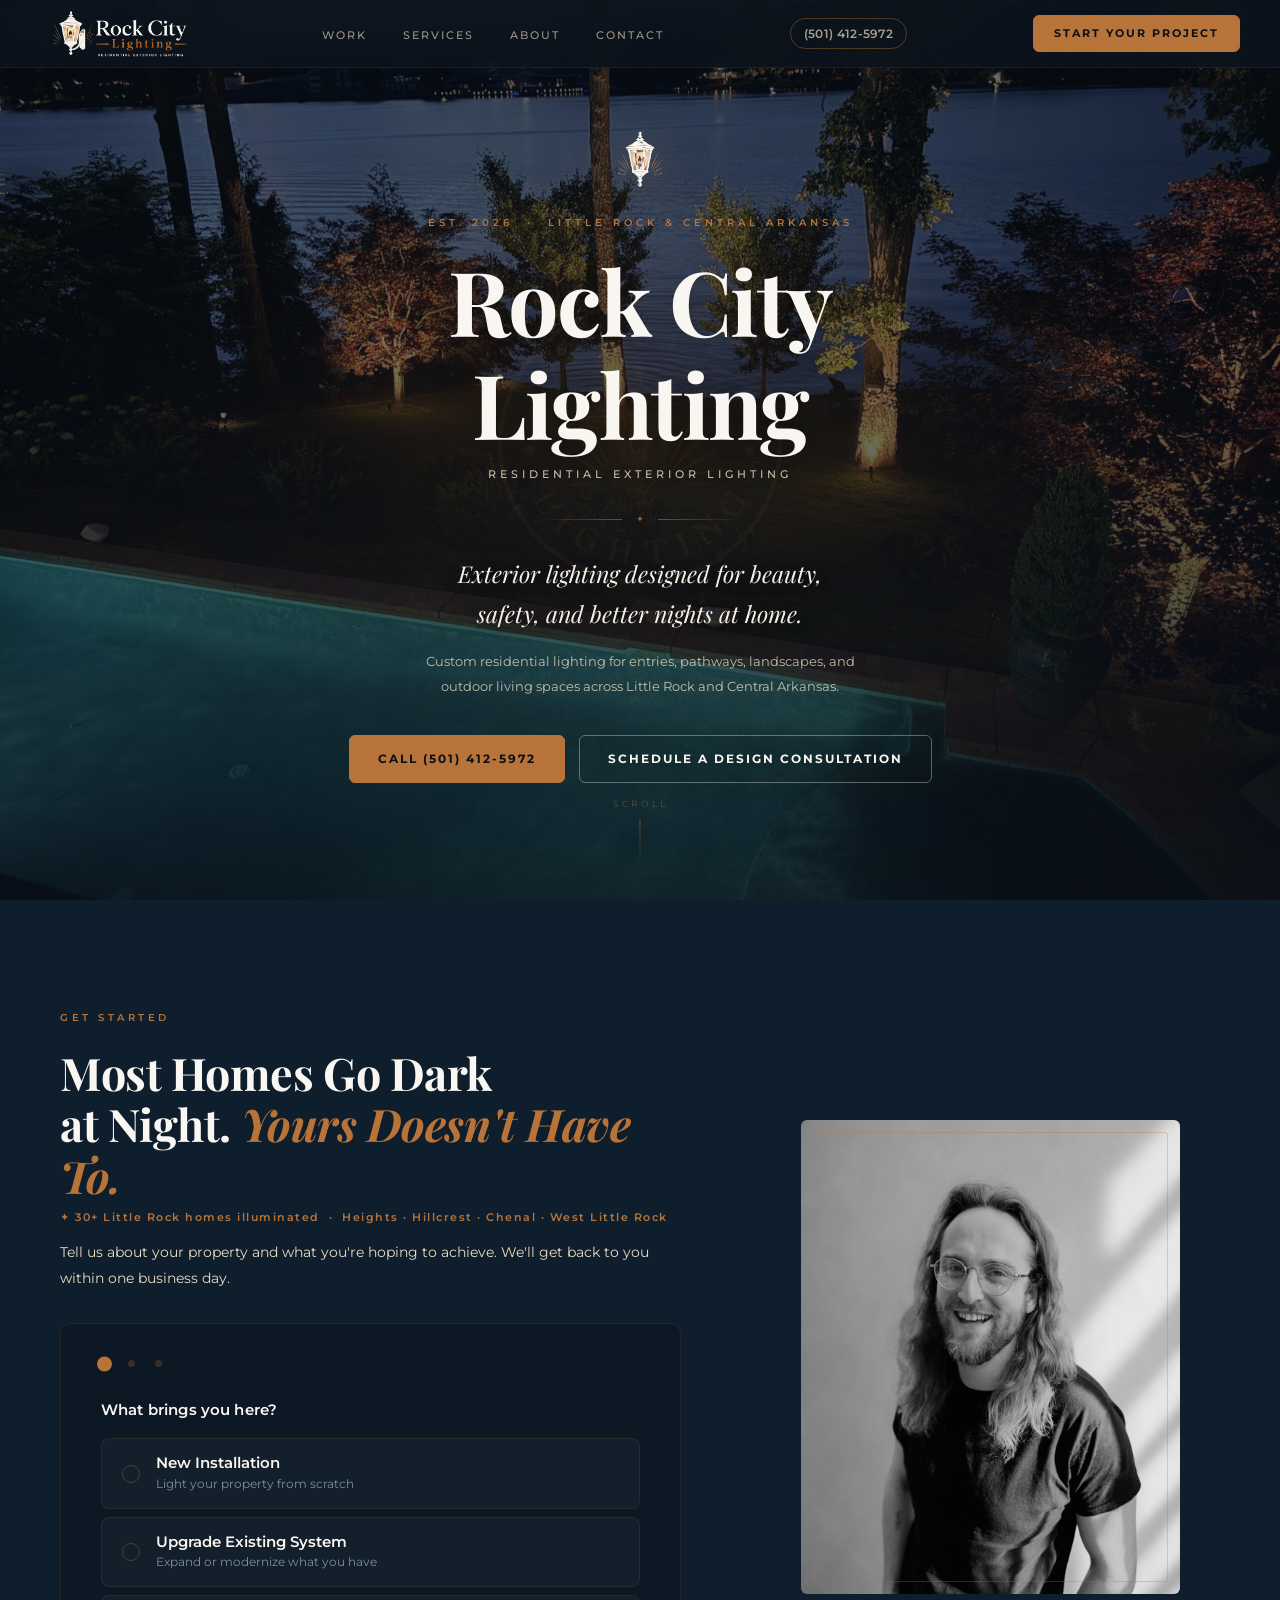
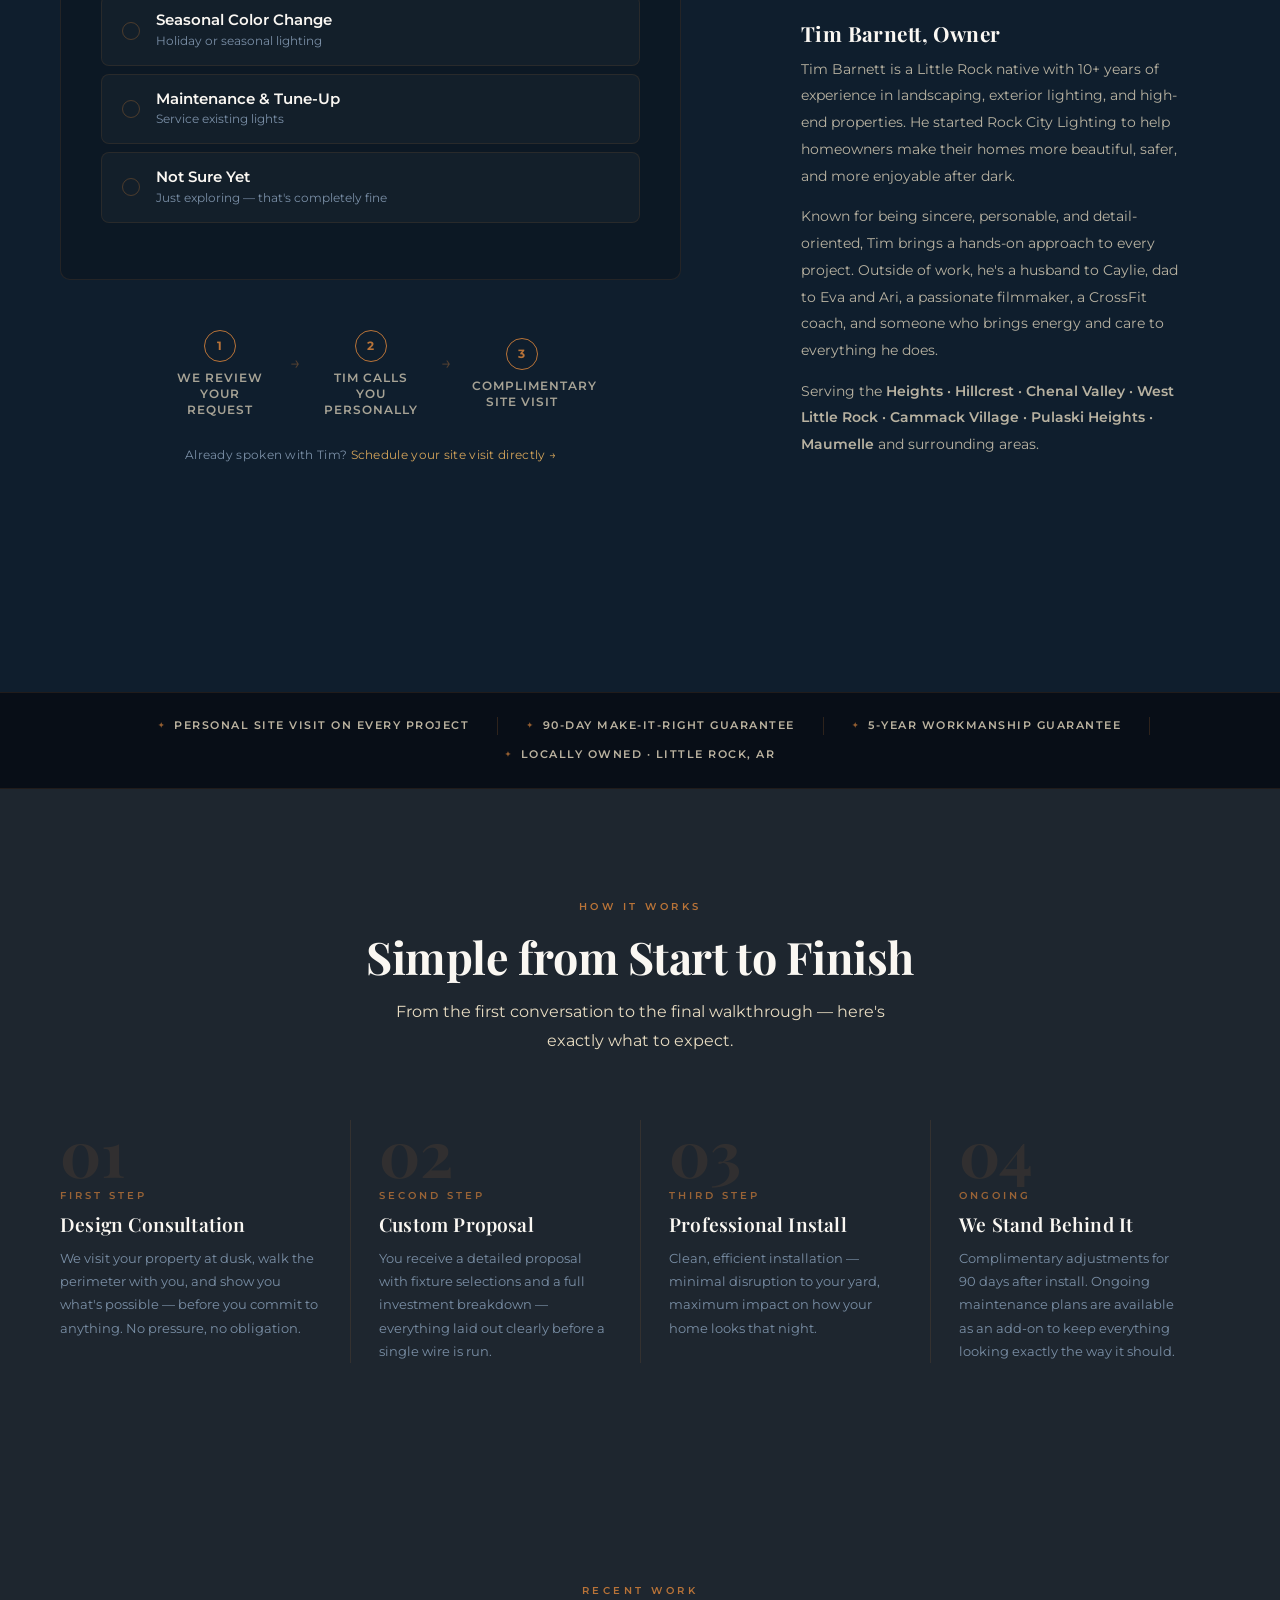
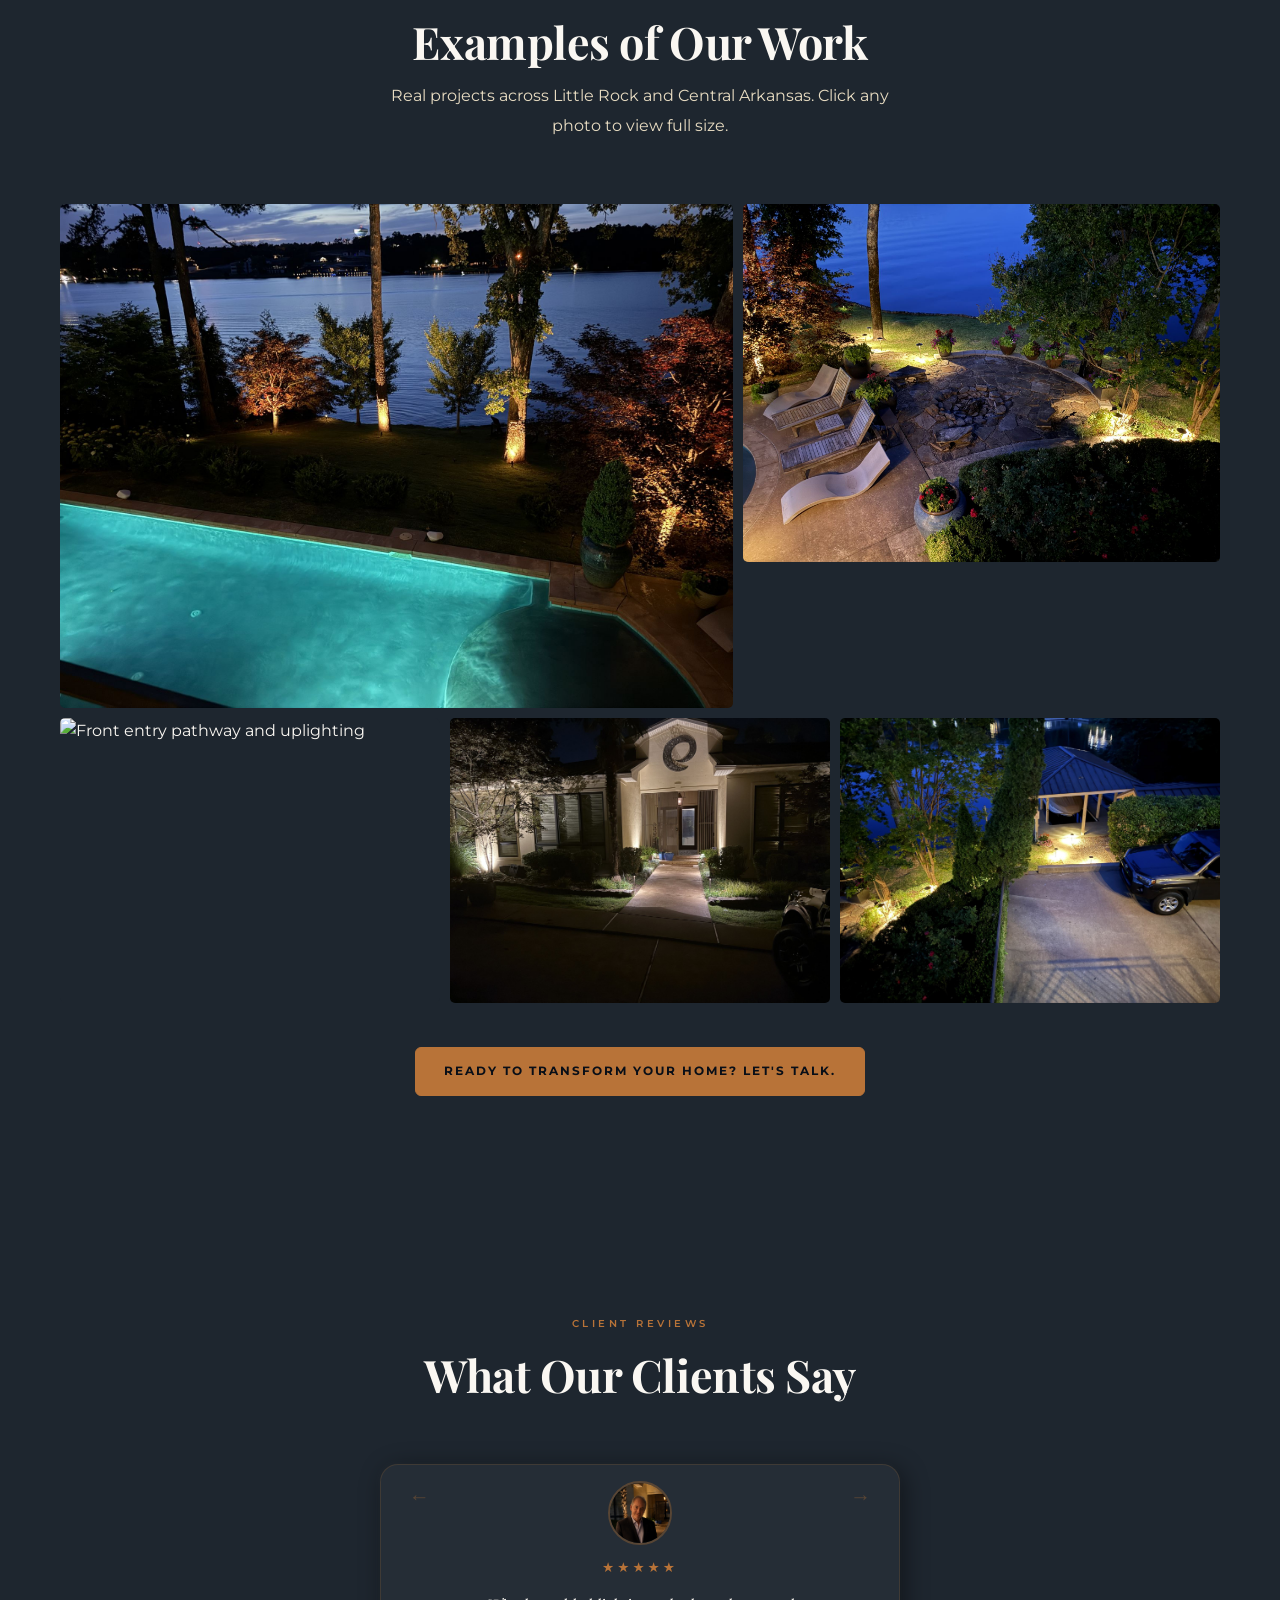
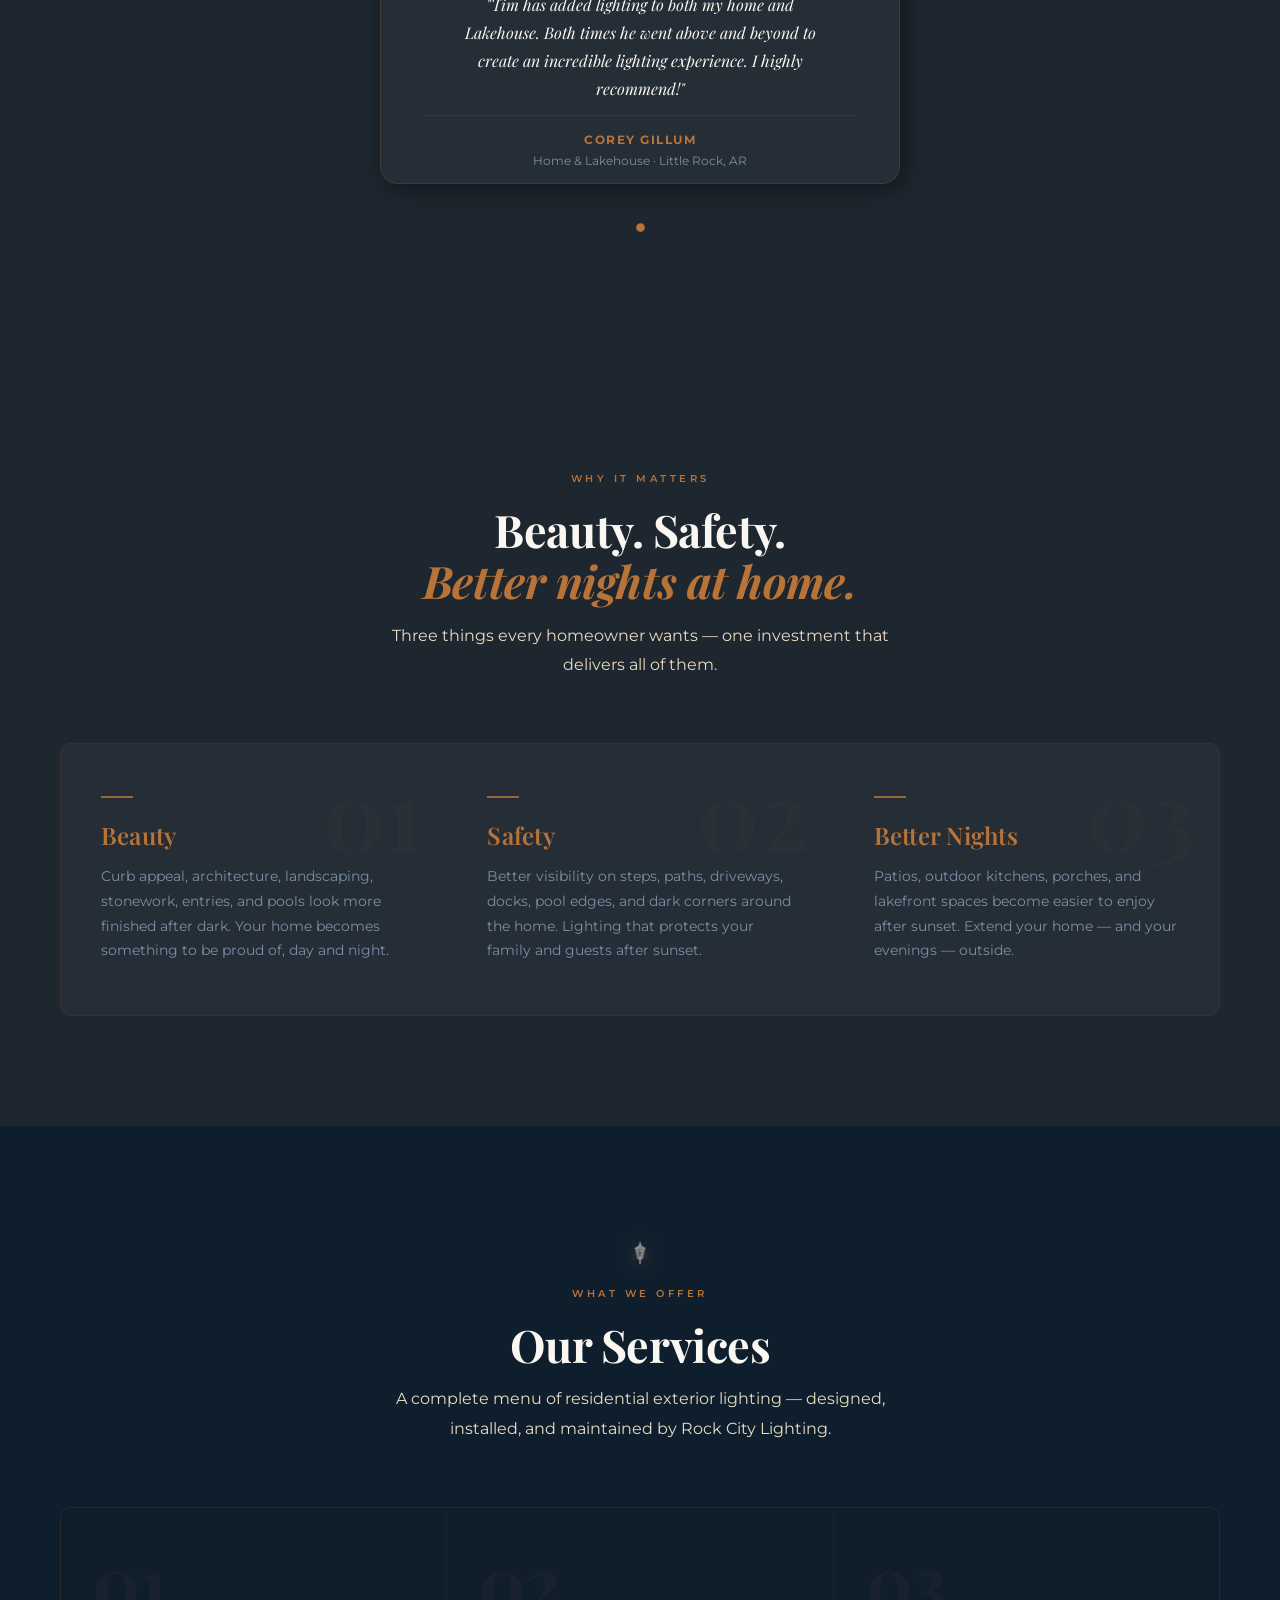
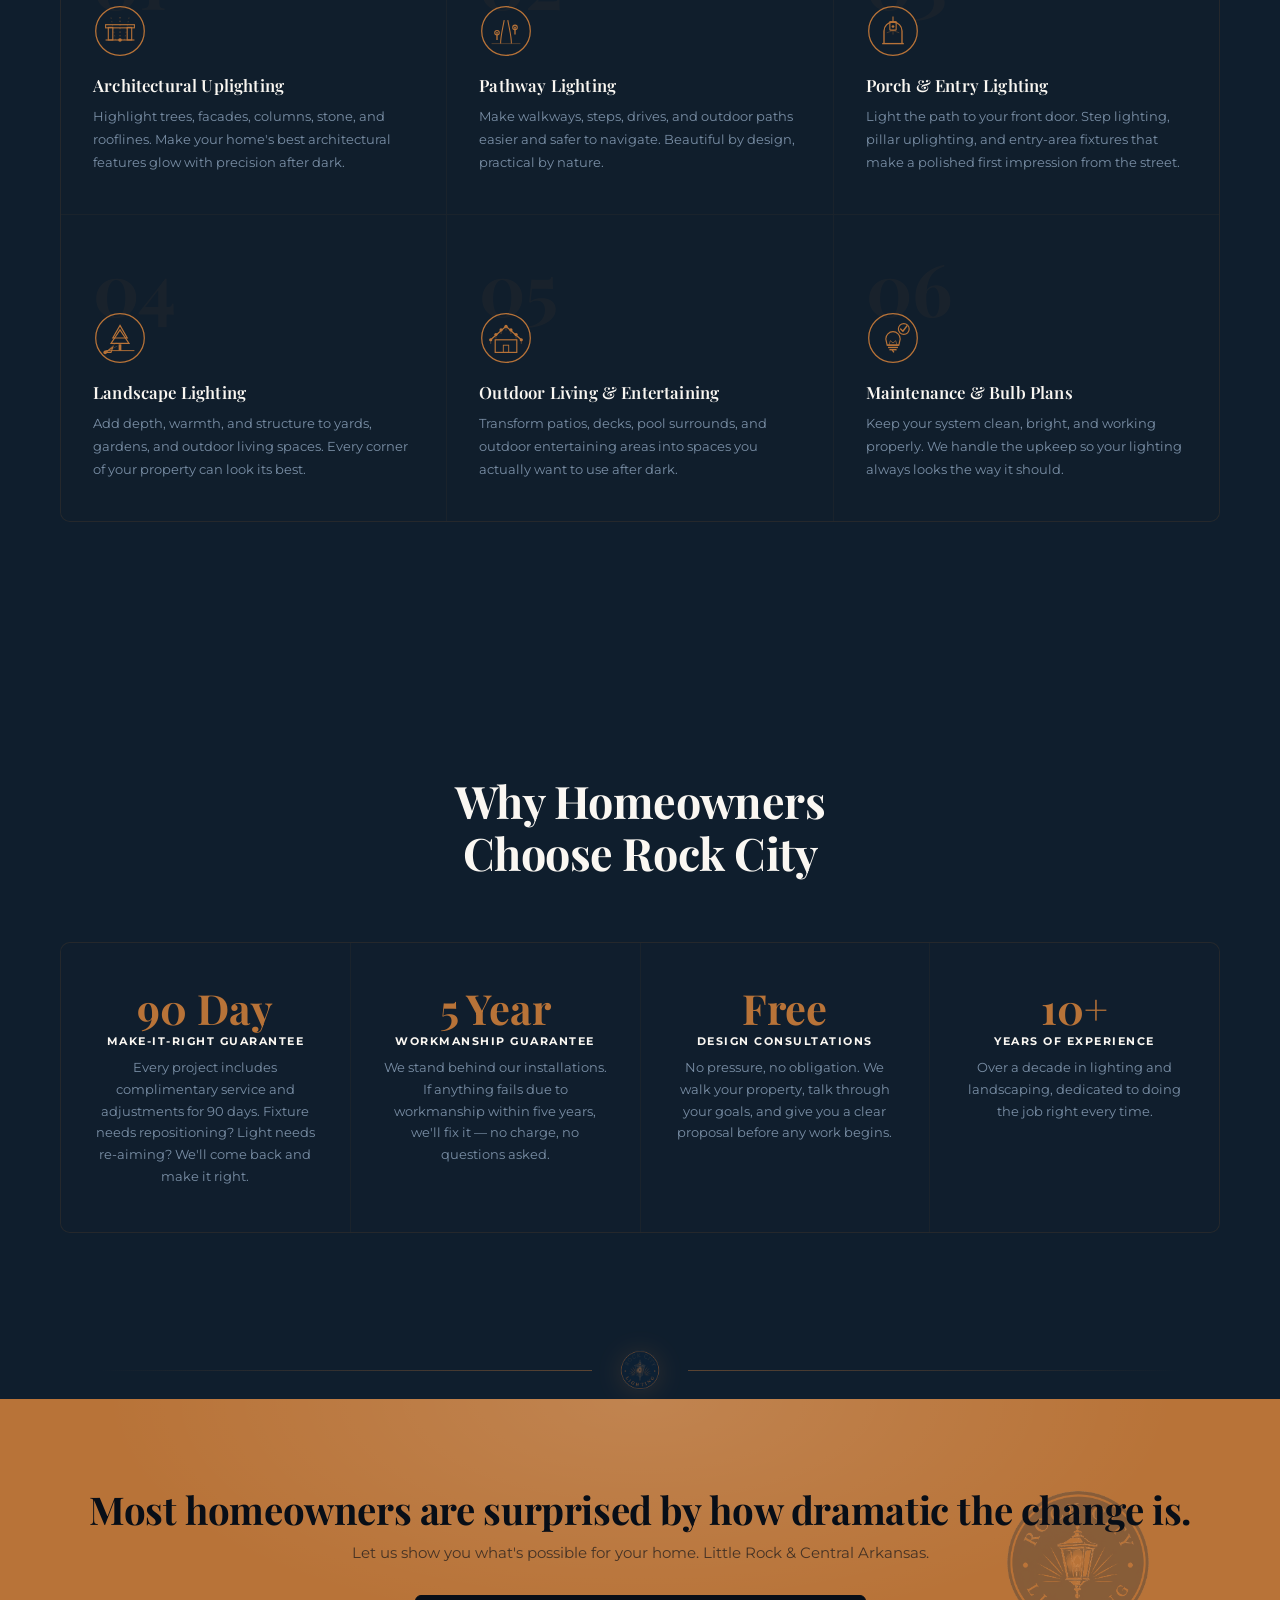
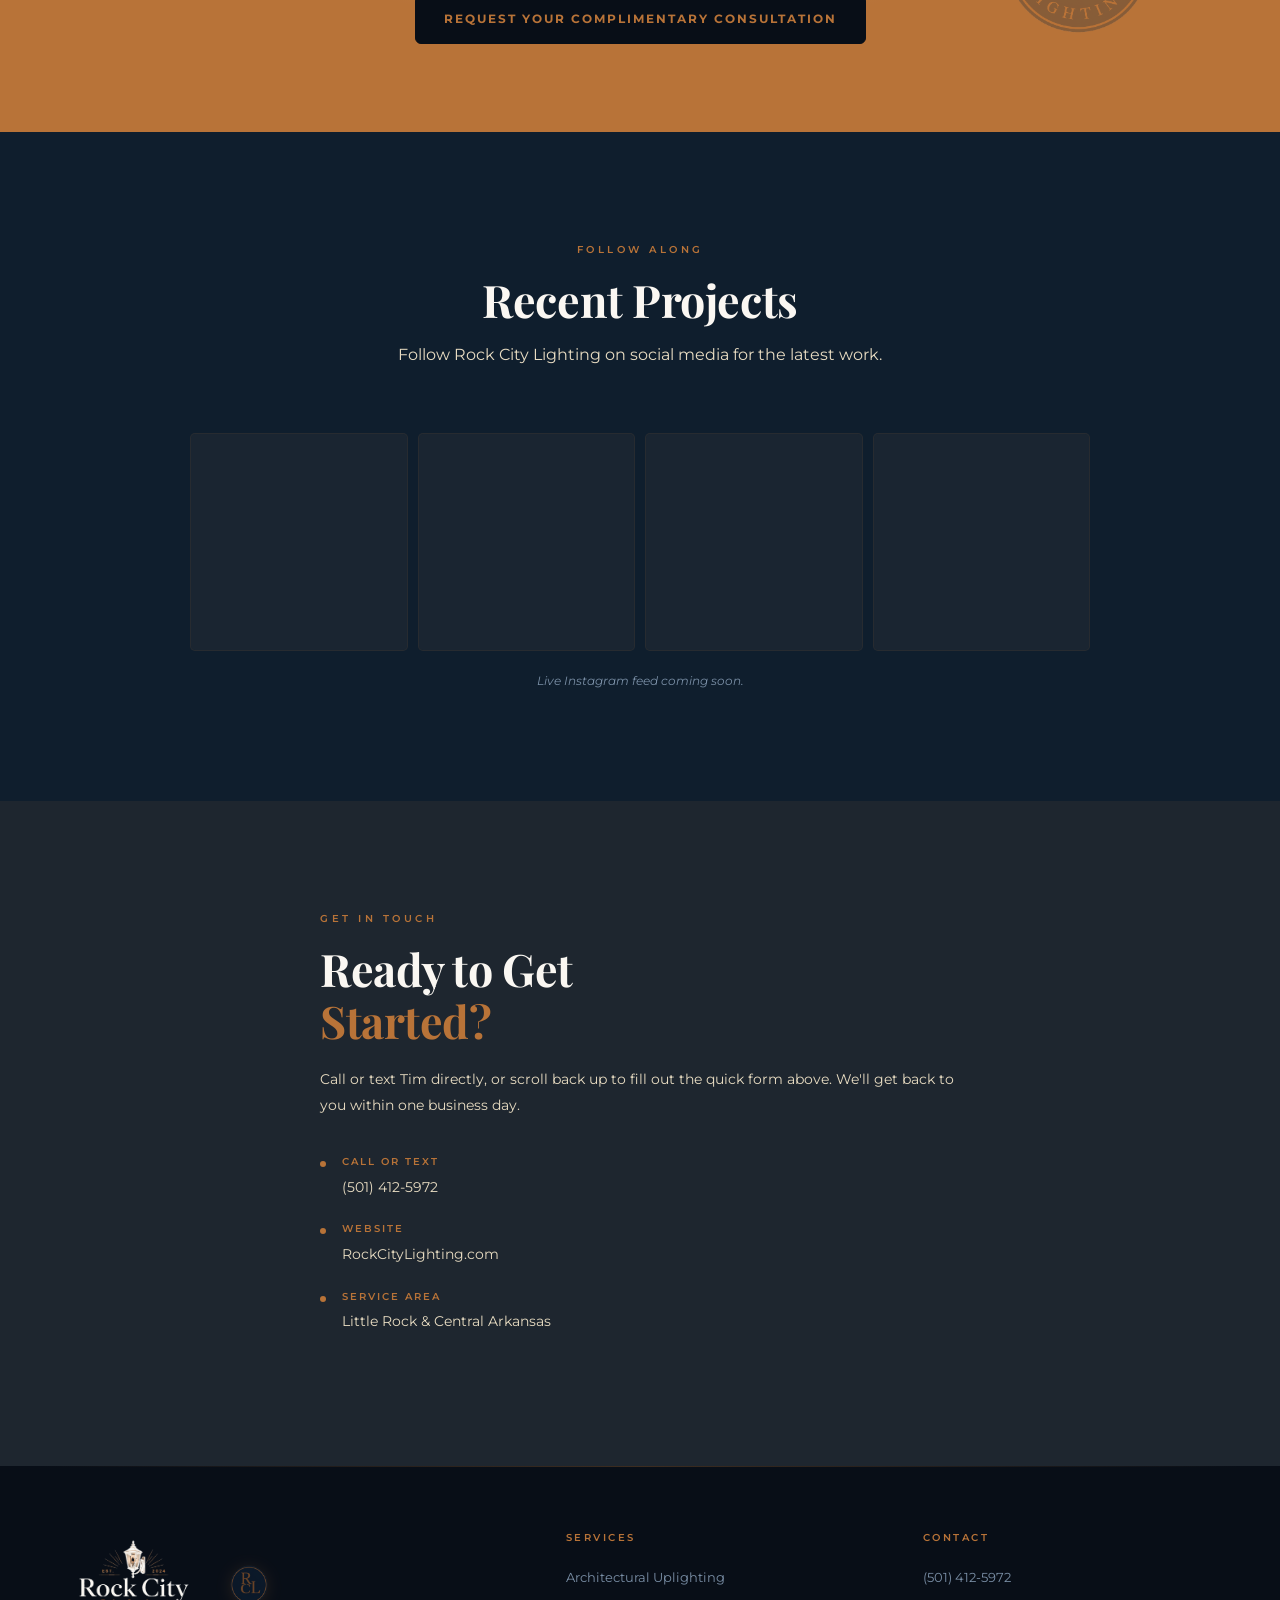
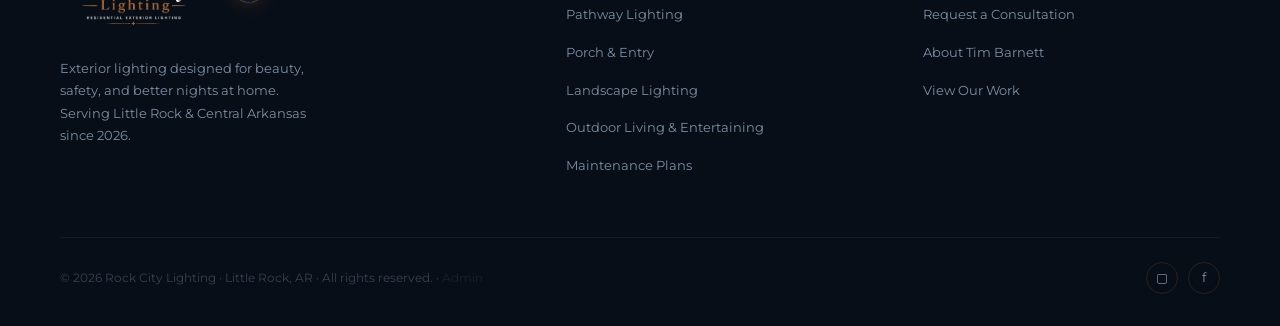
==== commit 18b2e00e: "Add direct booking link below form section Links to Google Calendar appointment page for clients who" ====
--- a/index.html
+++ b/index.html
@@ -298,6 +298,9 @@
           <span class="lf-ns-text">Complimentary site visit</span>
         </div>
       </div>
+
+      <p class="lf-already-booked reveal">Already spoken with Tim? <a href="https://calendar.app.google/BH5nVTZiPyYRq4BJA" target="_blank" rel="noopener">Schedule your site visit directly →</a></p>
+
     </div>
 
     <div id="about" class="hero-intro-about reveal reveal-delay-2">
--- a/css/style.css
+++ b/css/style.css
@@ -1890,6 +1890,22 @@
   .lf-ns-arrow { font-size: 0.9rem; }
 }
 
+/* Direct booking link */
+.lf-already-booked {
+  text-align: center;
+  font-size: 0.72rem;
+  color: var(--muted);
+  opacity: 0.7;
+  margin-top: 20px;
+  letter-spacing: 0.3px;
+}
+.lf-already-booked a {
+  color: var(--copper-light);
+  text-decoration: none;
+  transition: color 0.2s;
+}
+.lf-already-booked a:hover { color: var(--cream); }
+
 /* ===== TRUST BAR ===== */
 .trust-bar {
   background: var(--navy-deep);
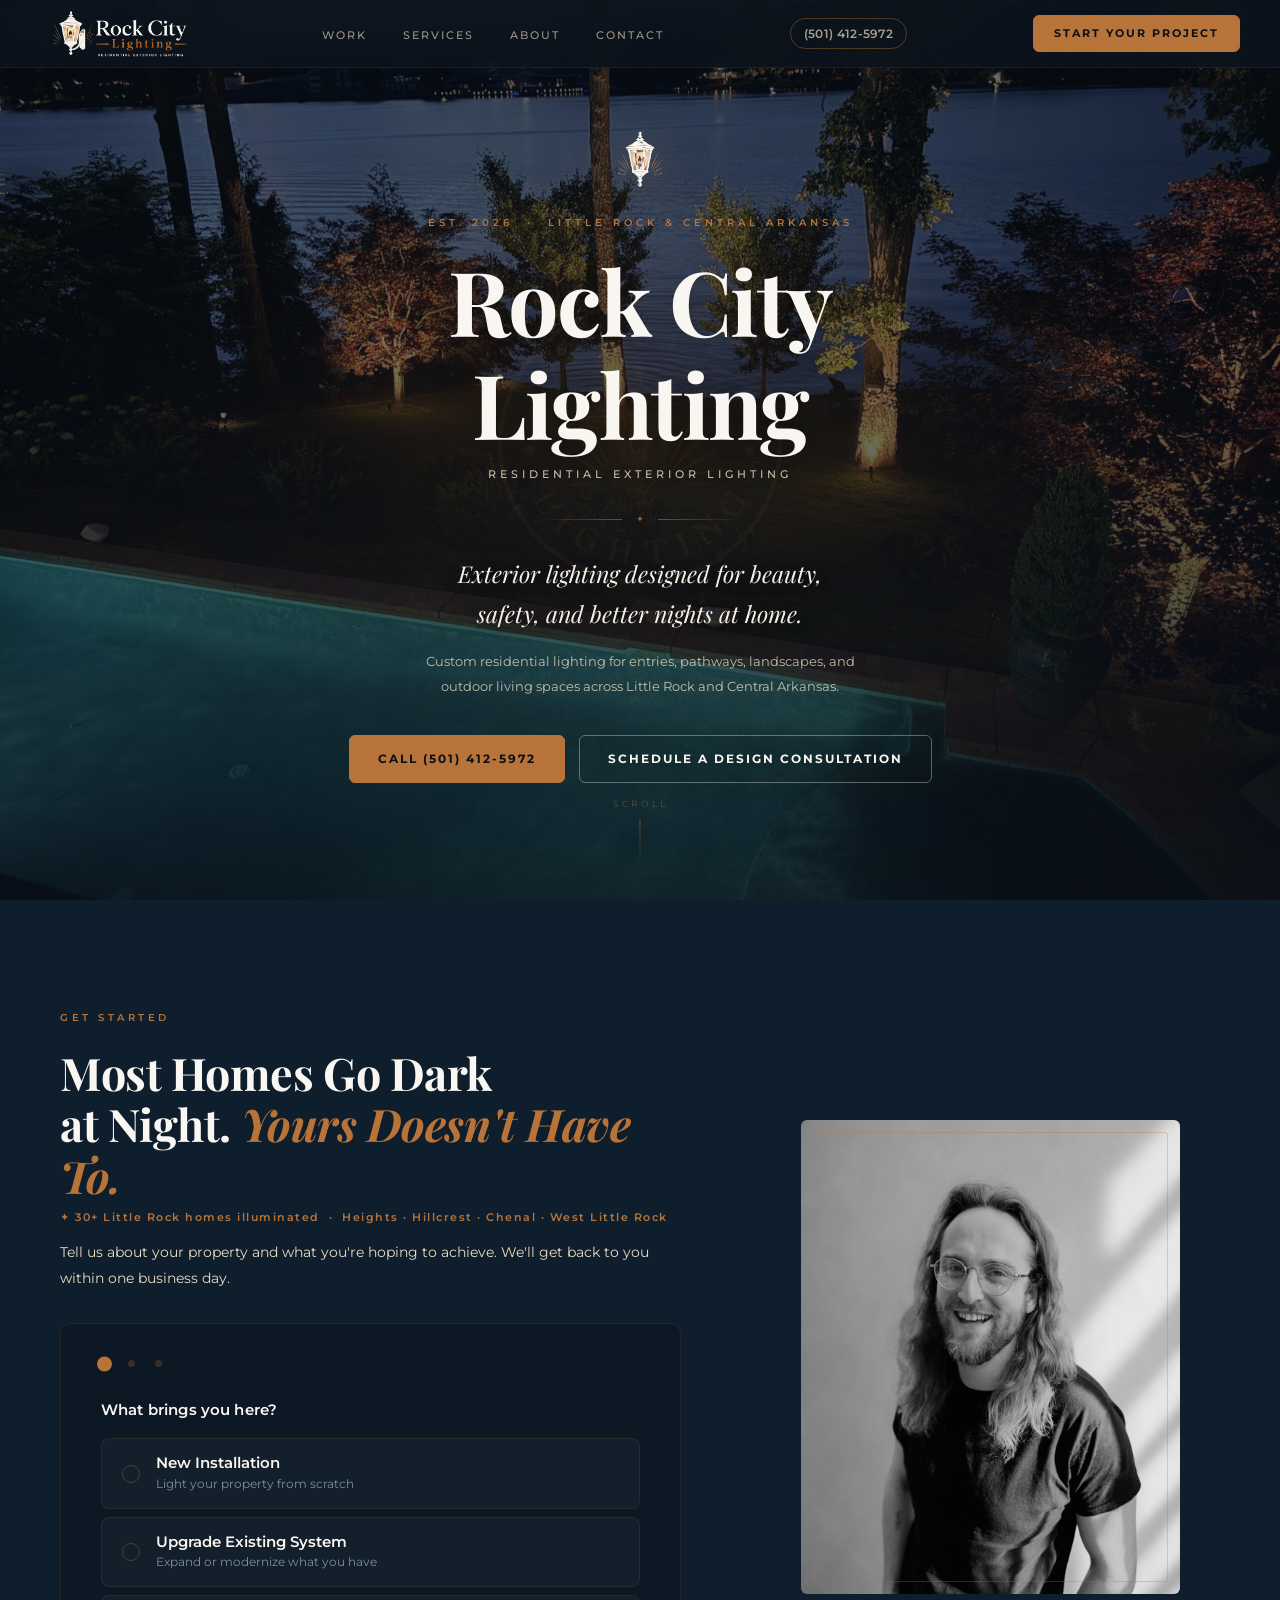
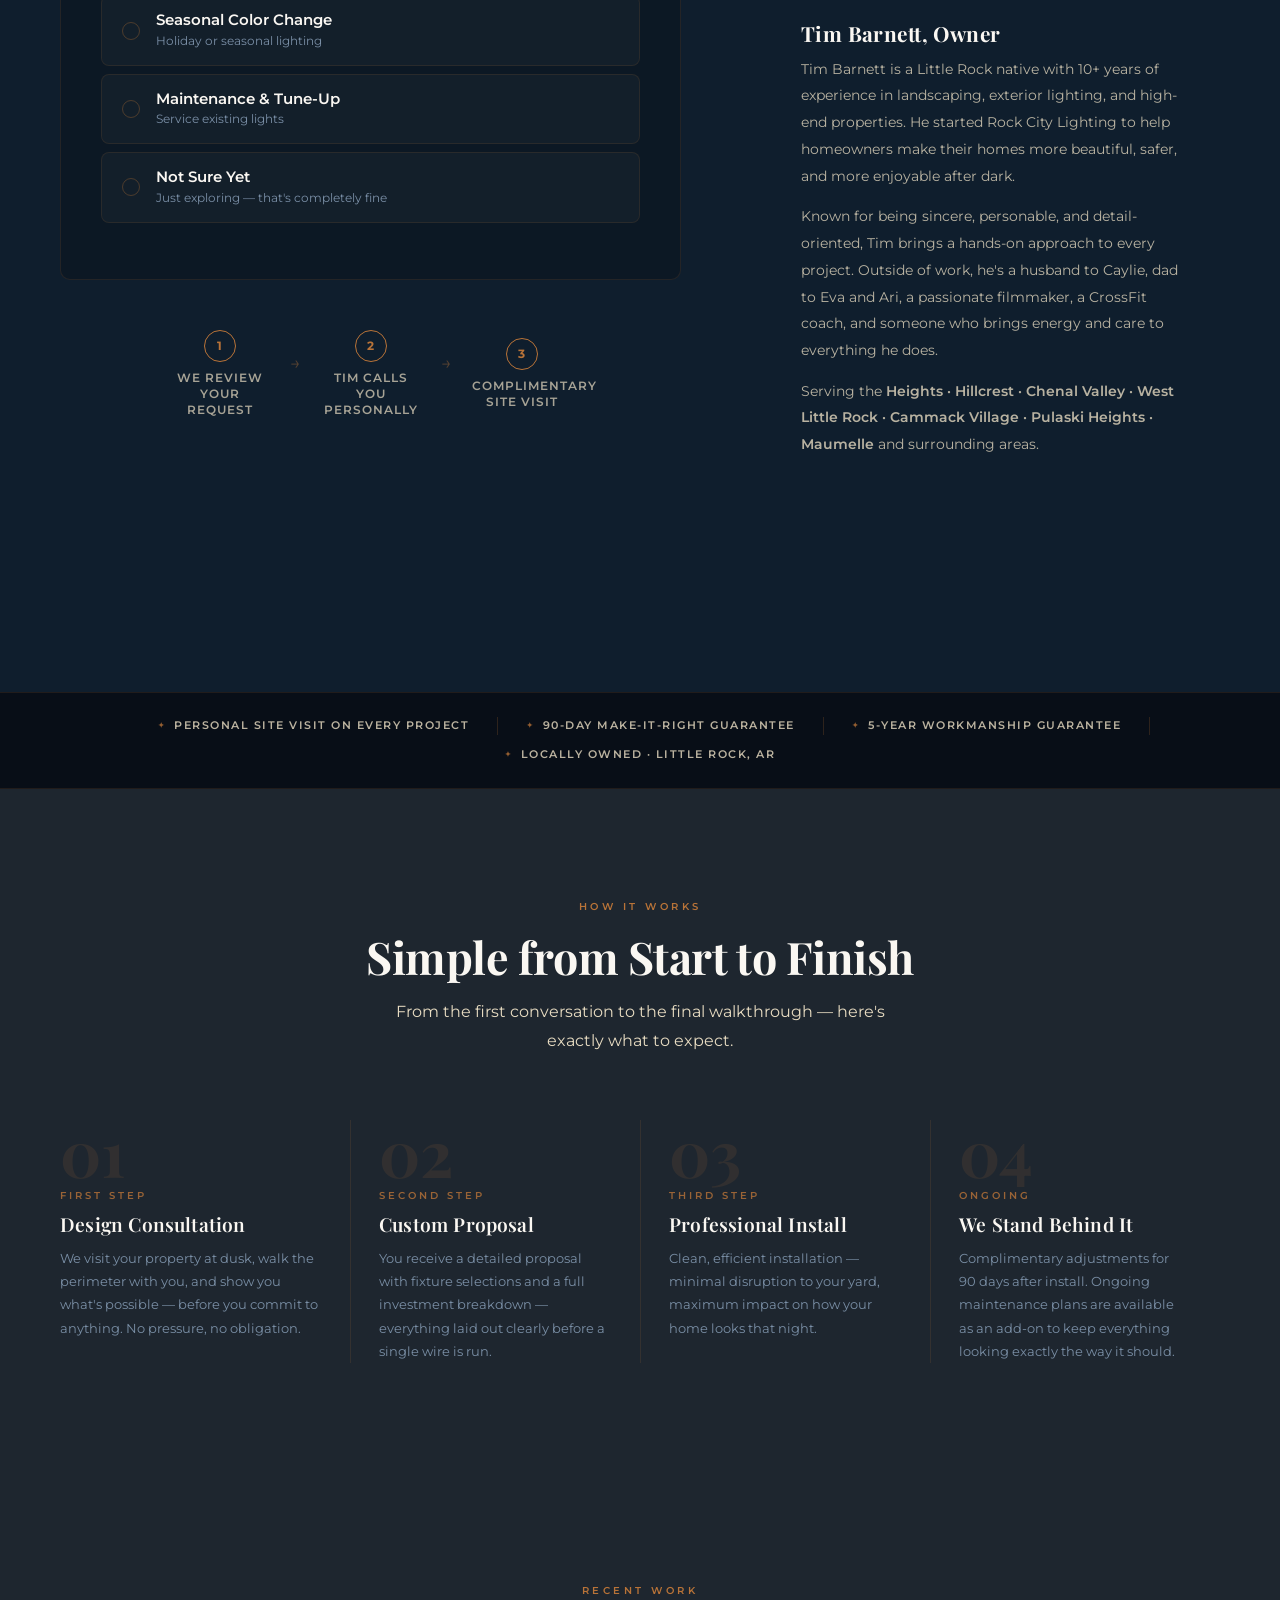
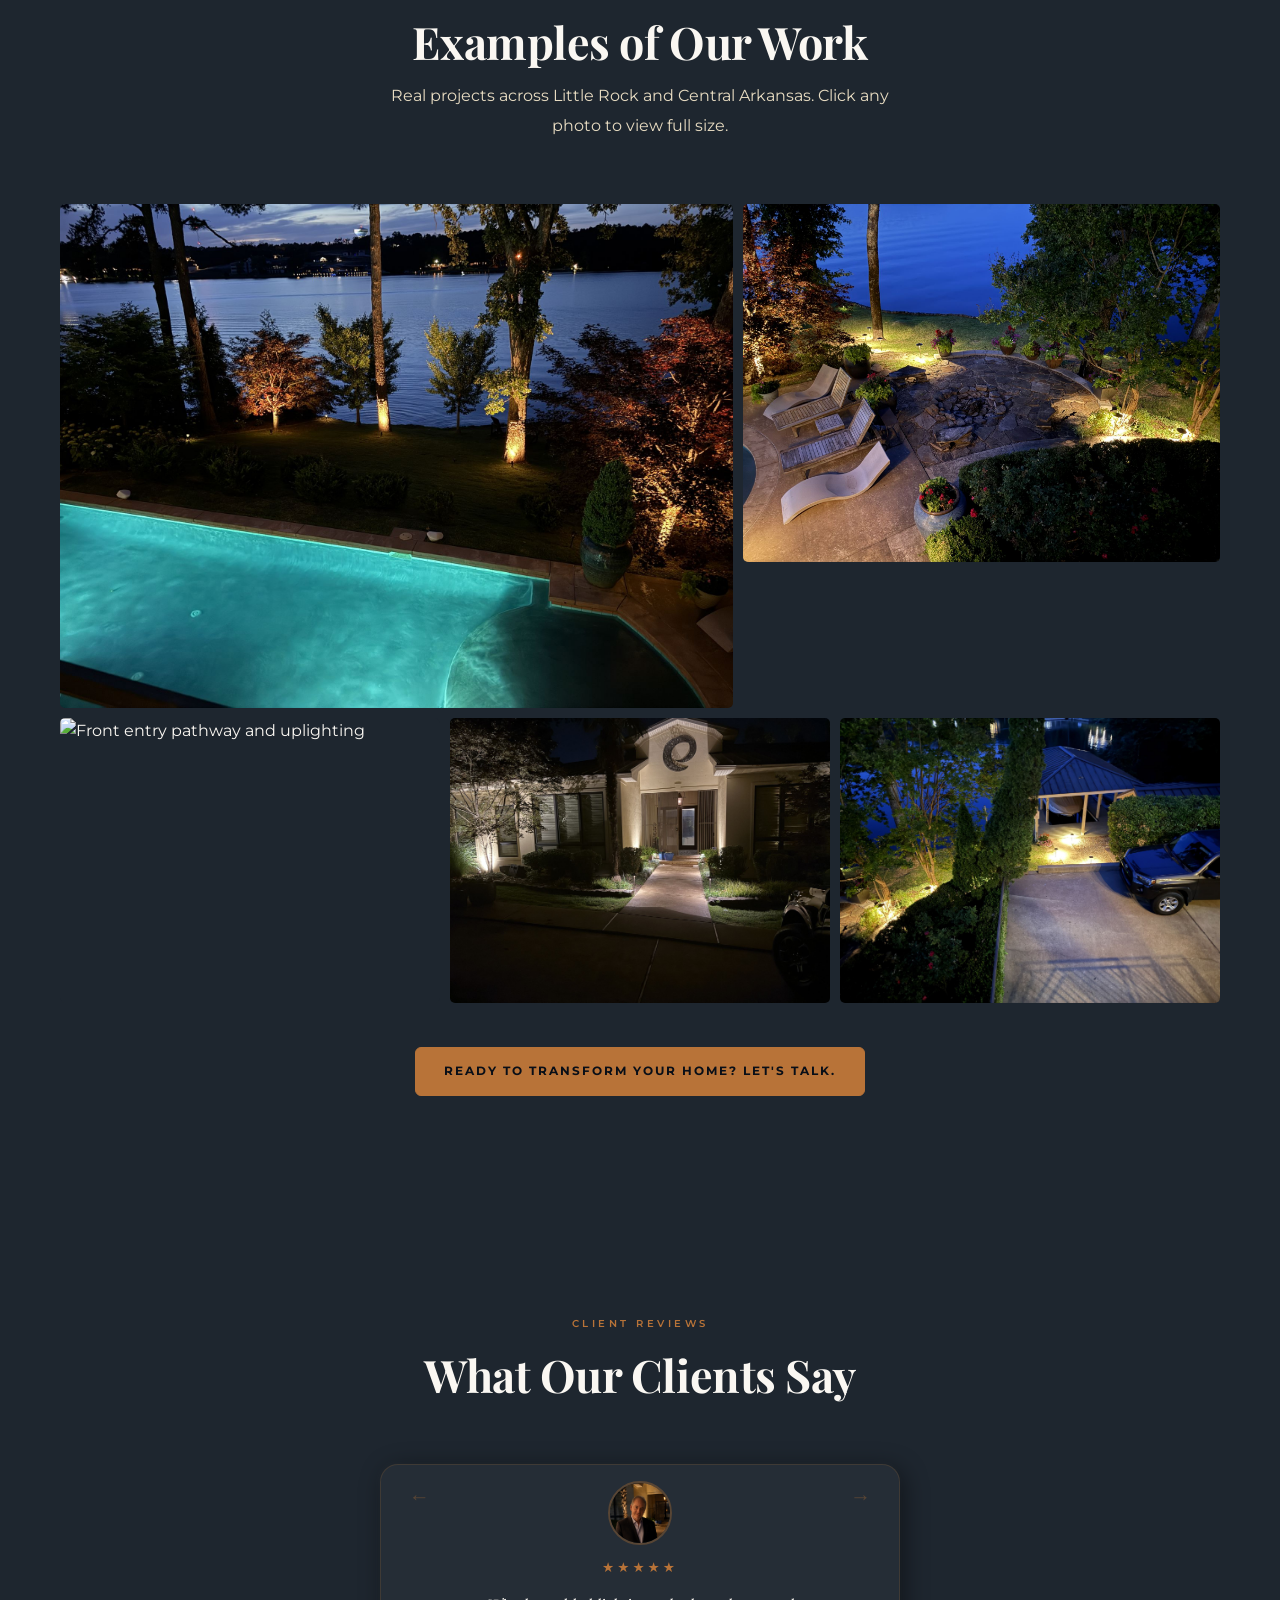
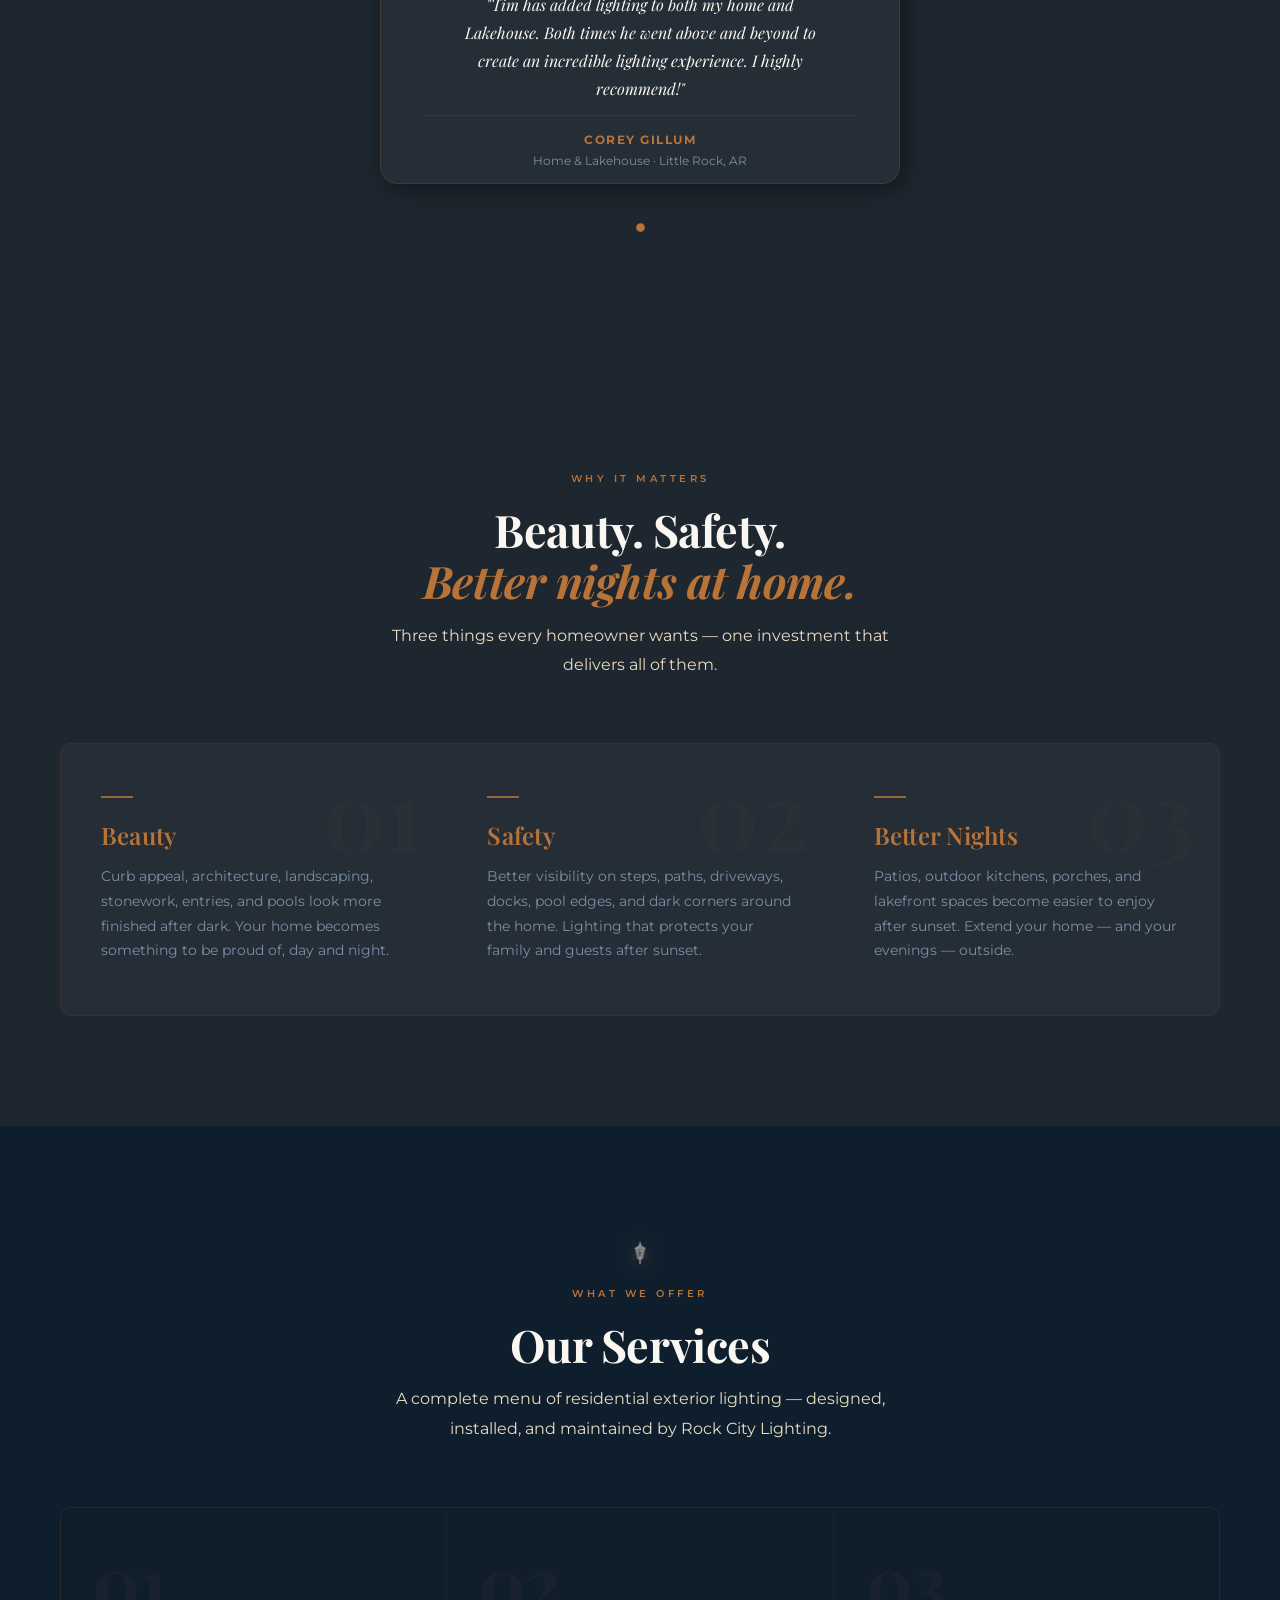
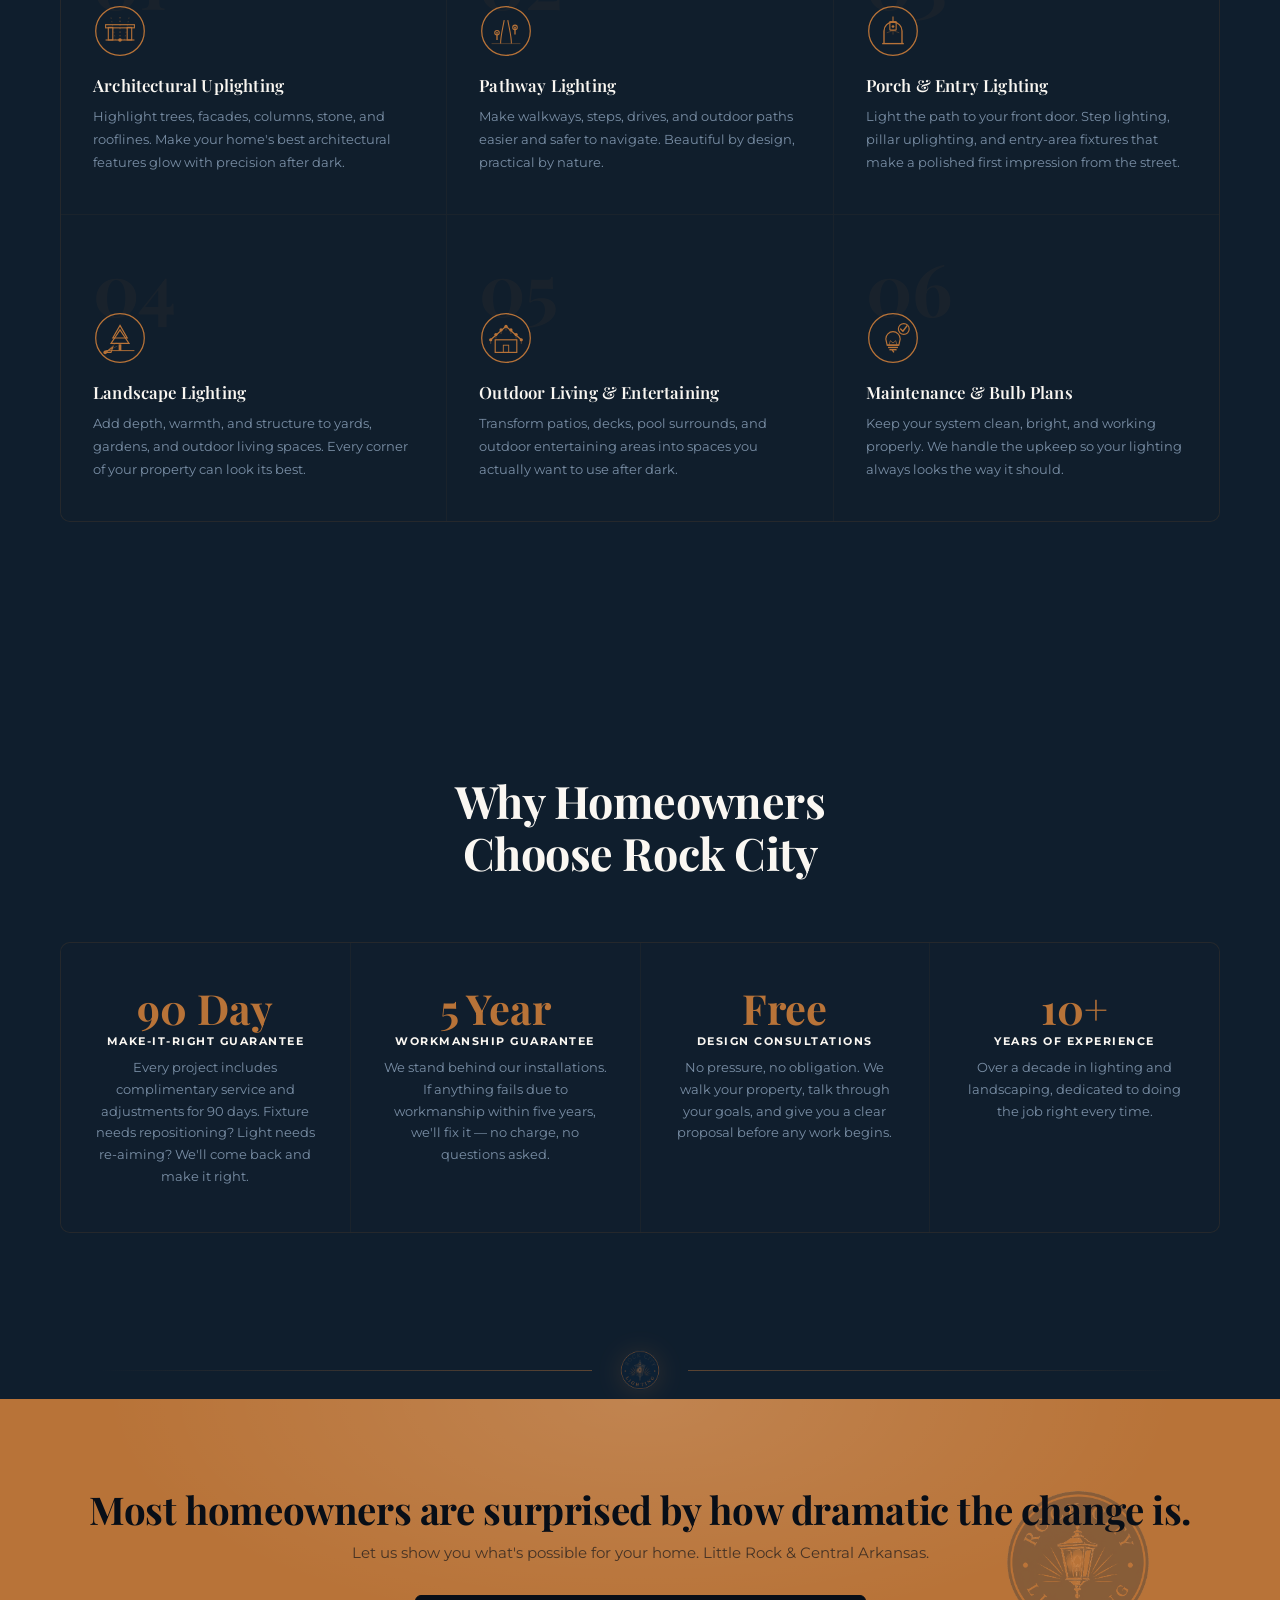
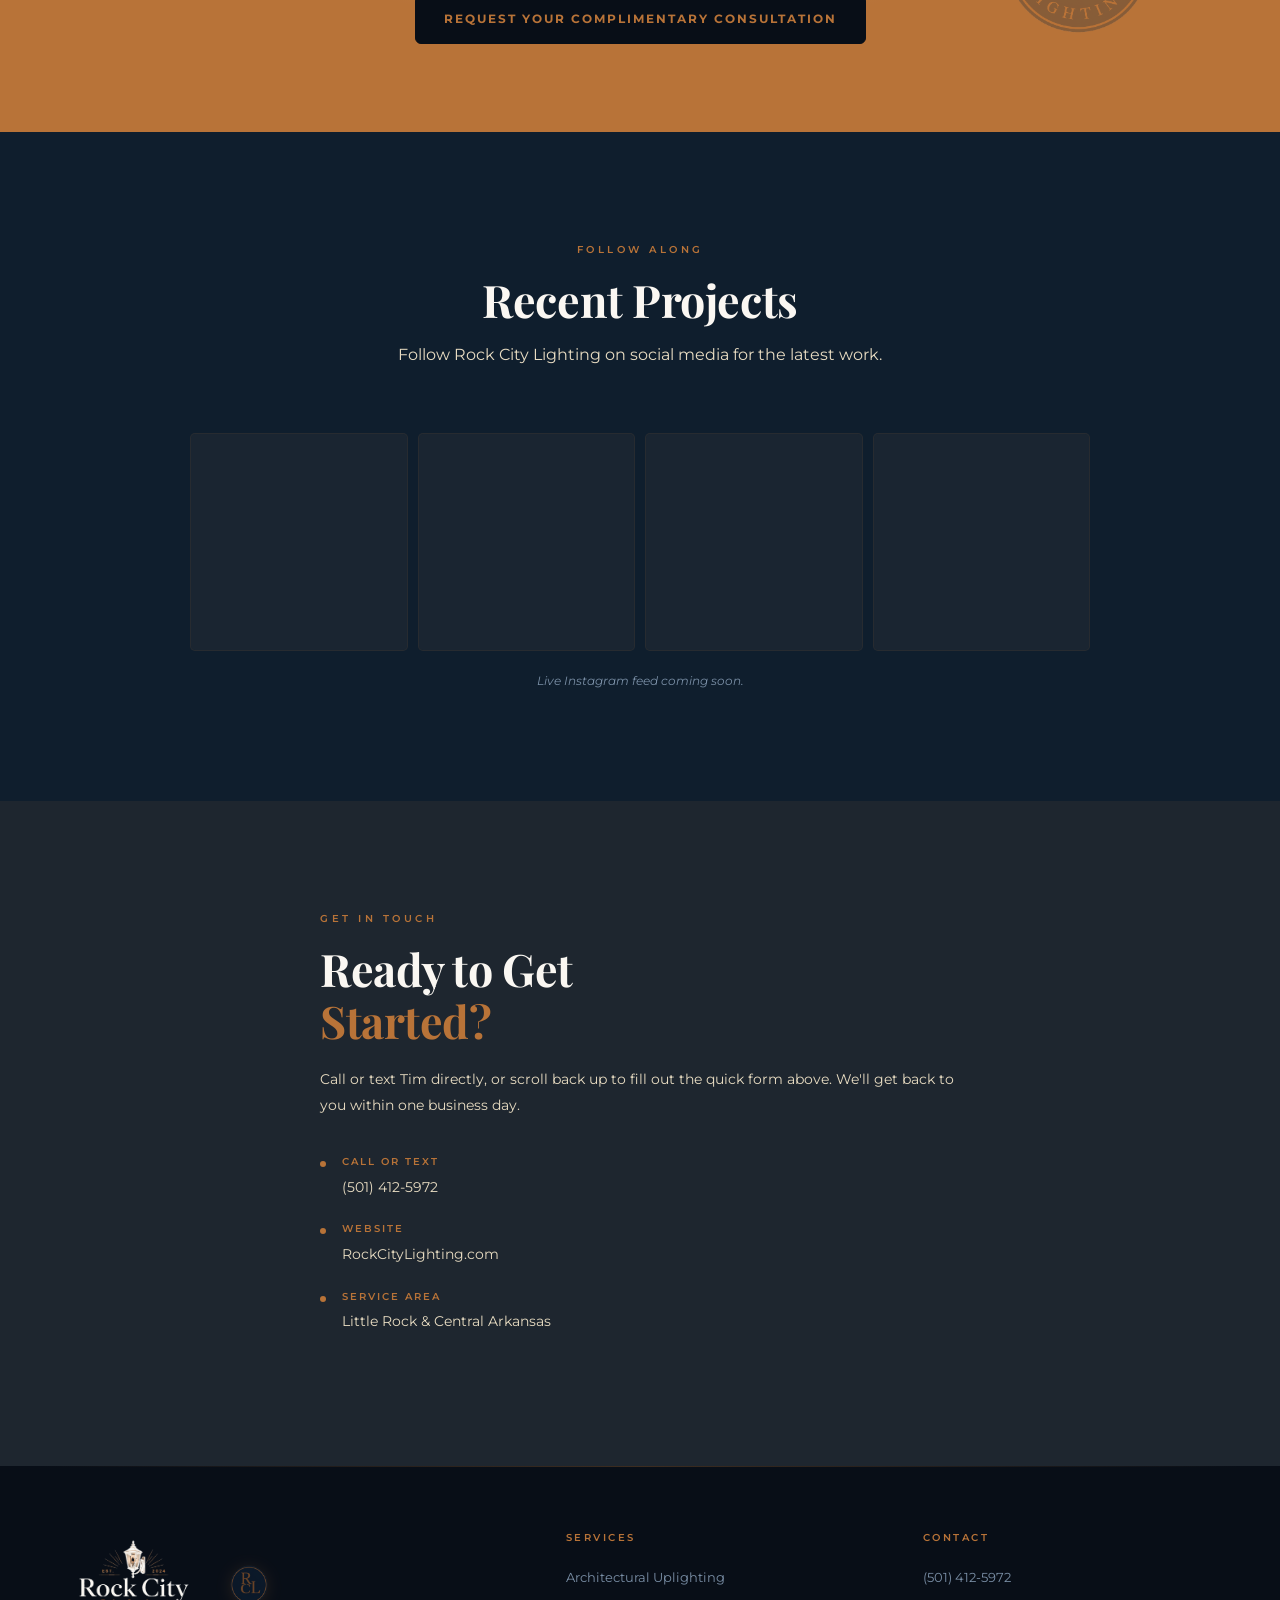
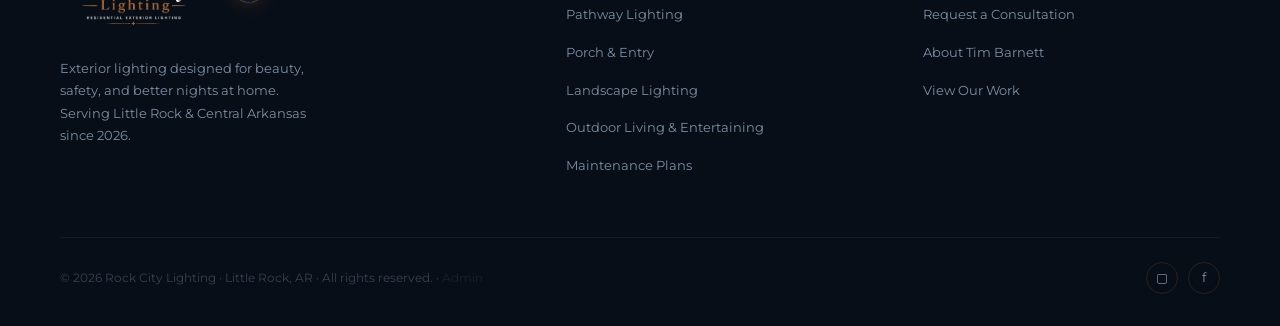
==== commit 69d8f2f1: "Point form to correct Apps Script deployment URL, remove calendar link The old deployment URL was ha" ====
--- a/index.html
+++ b/index.html
@@ -299,8 +299,6 @@
         </div>
       </div>
 
-      <p class="lf-already-booked reveal">Already spoken with Tim? <a href="https://calendar.app.google/BH5nVTZiPyYRq4BJA" target="_blank" rel="noopener">Schedule your site visit directly →</a></p>
-
     </div>
 
     <div id="about" class="hero-intro-about reveal reveal-delay-2">
